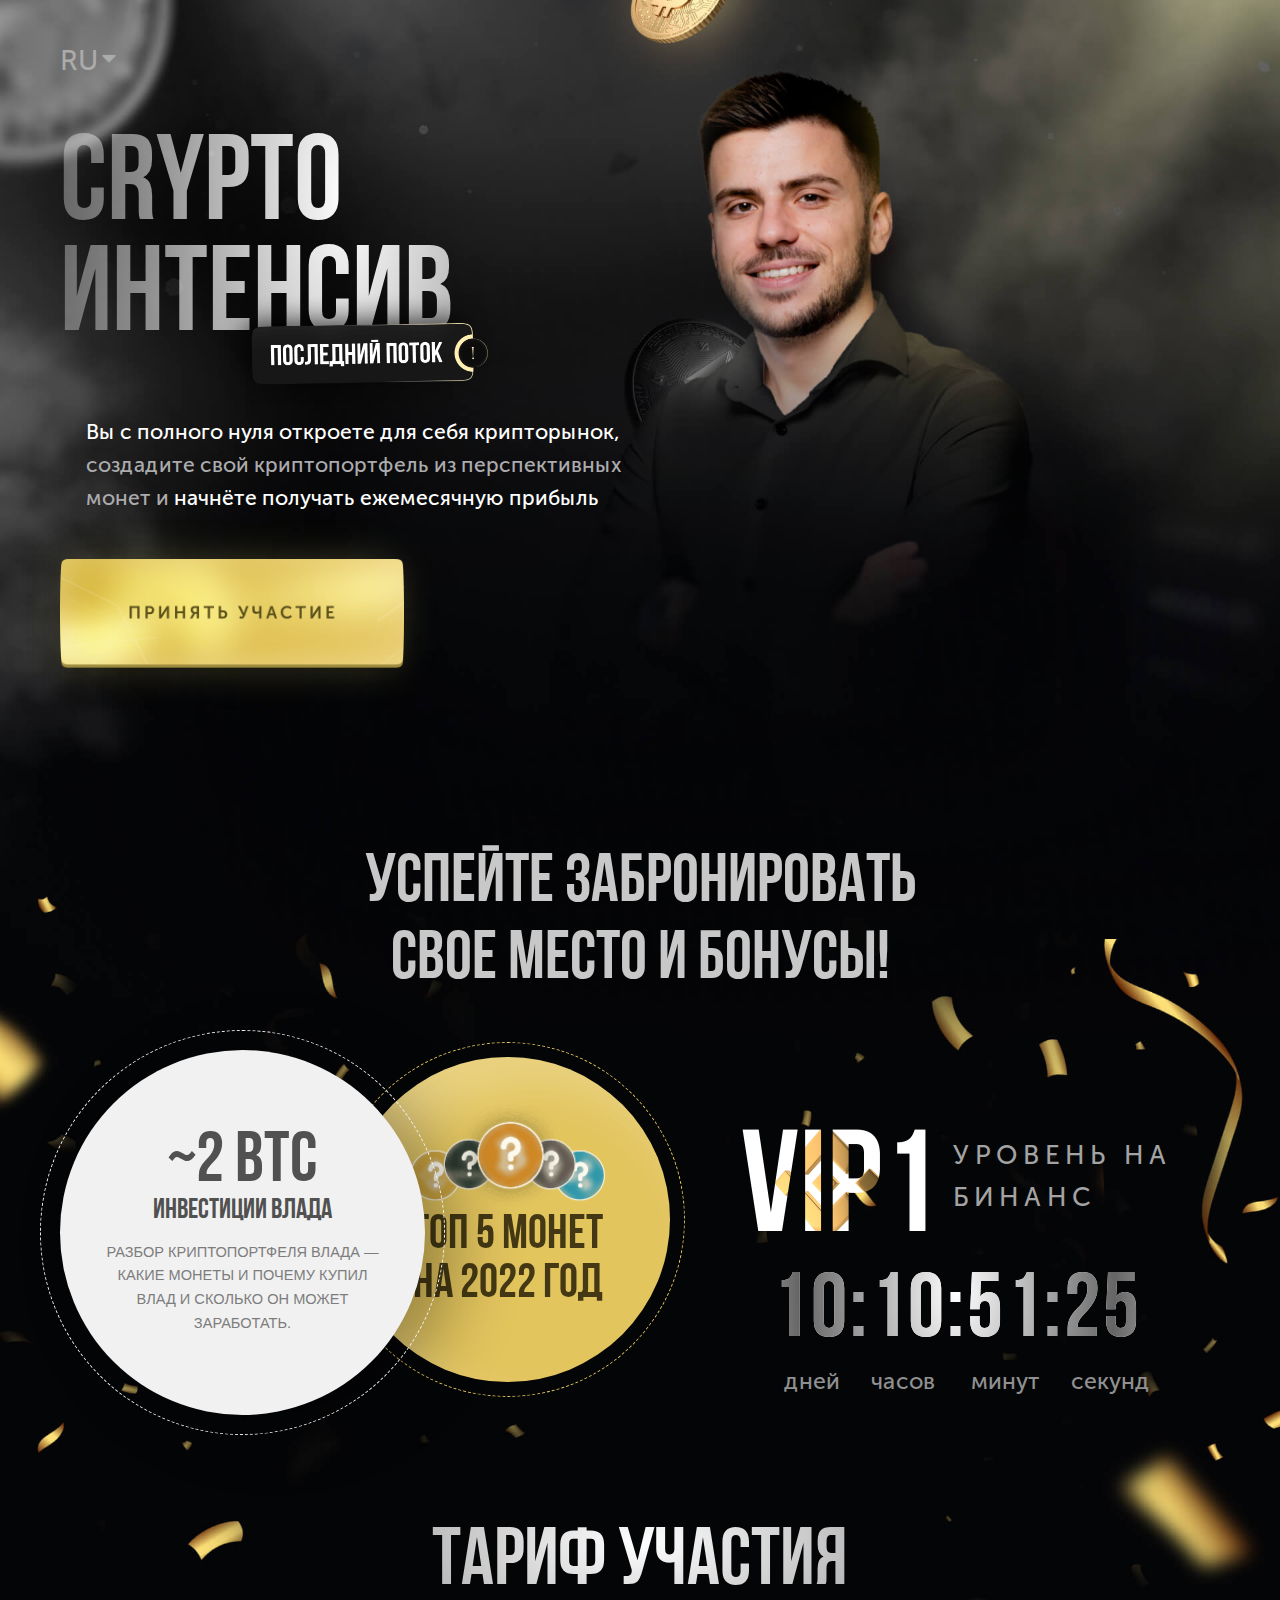
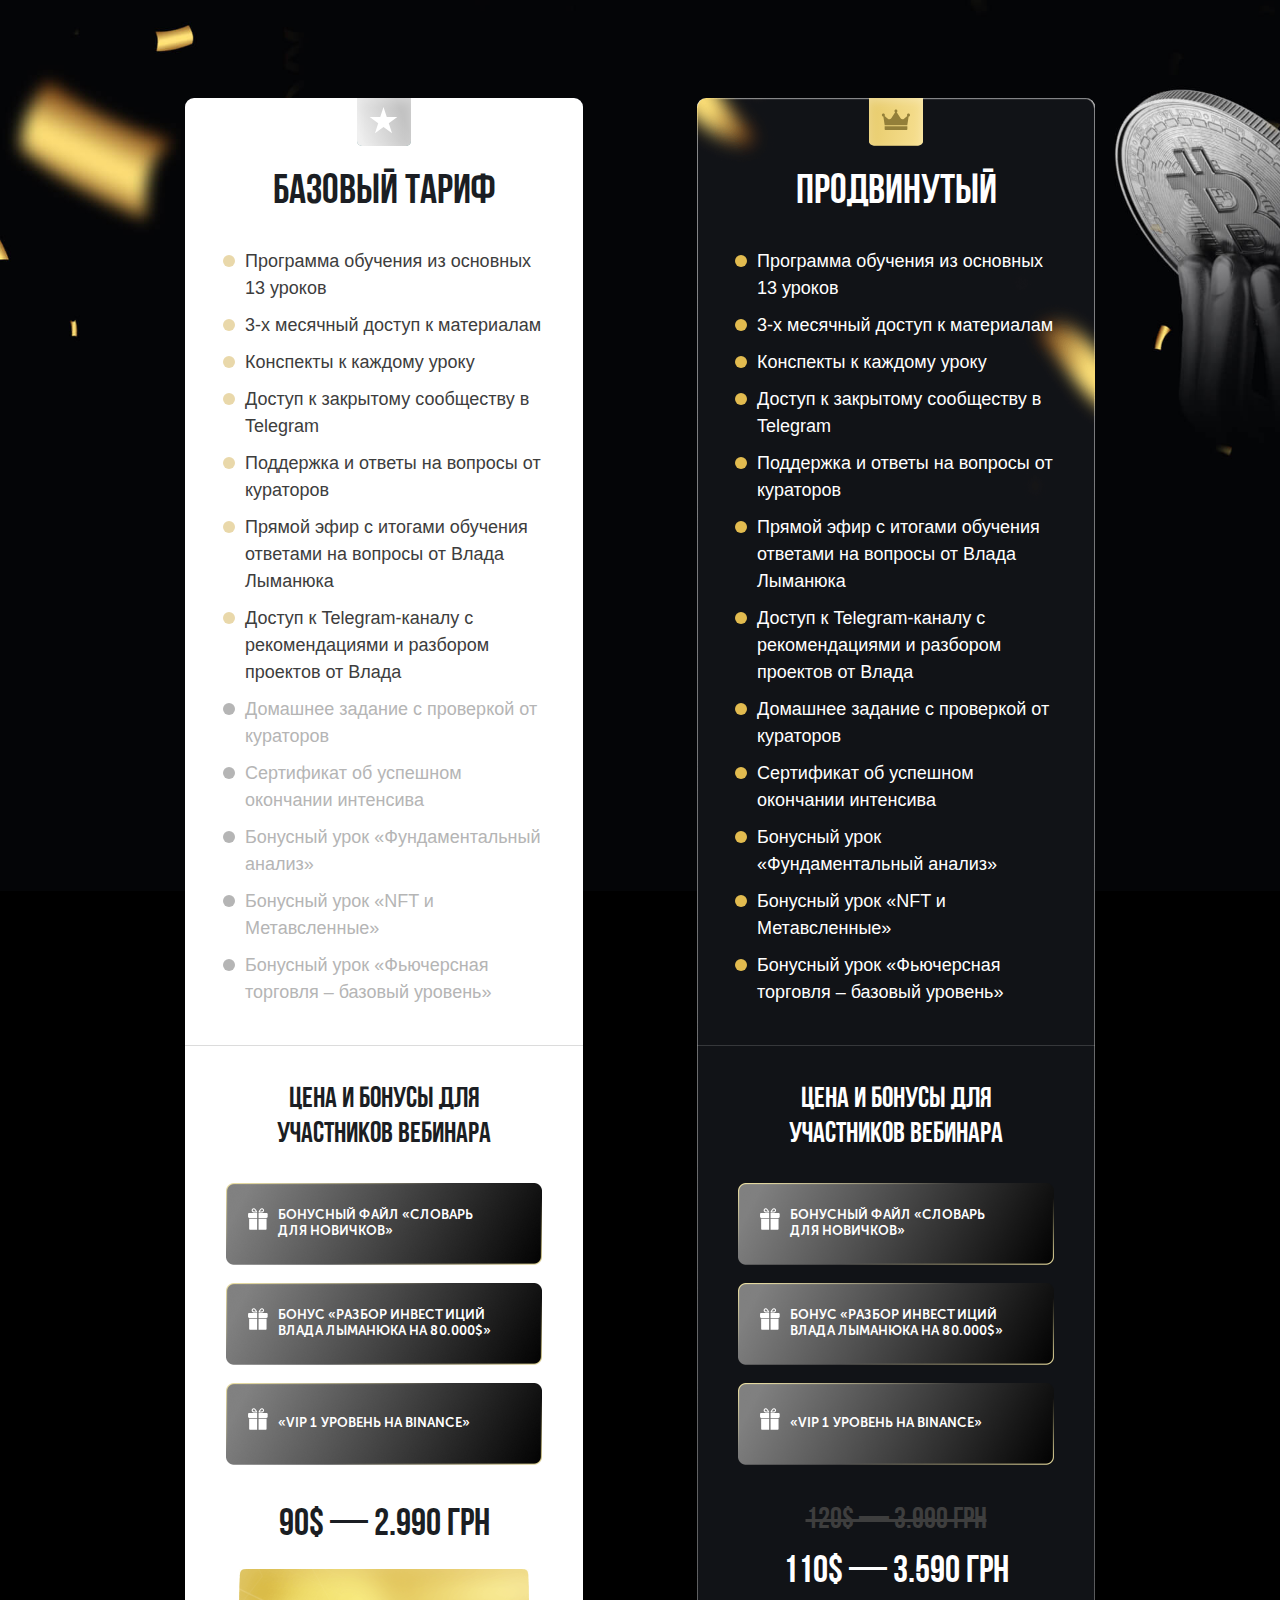
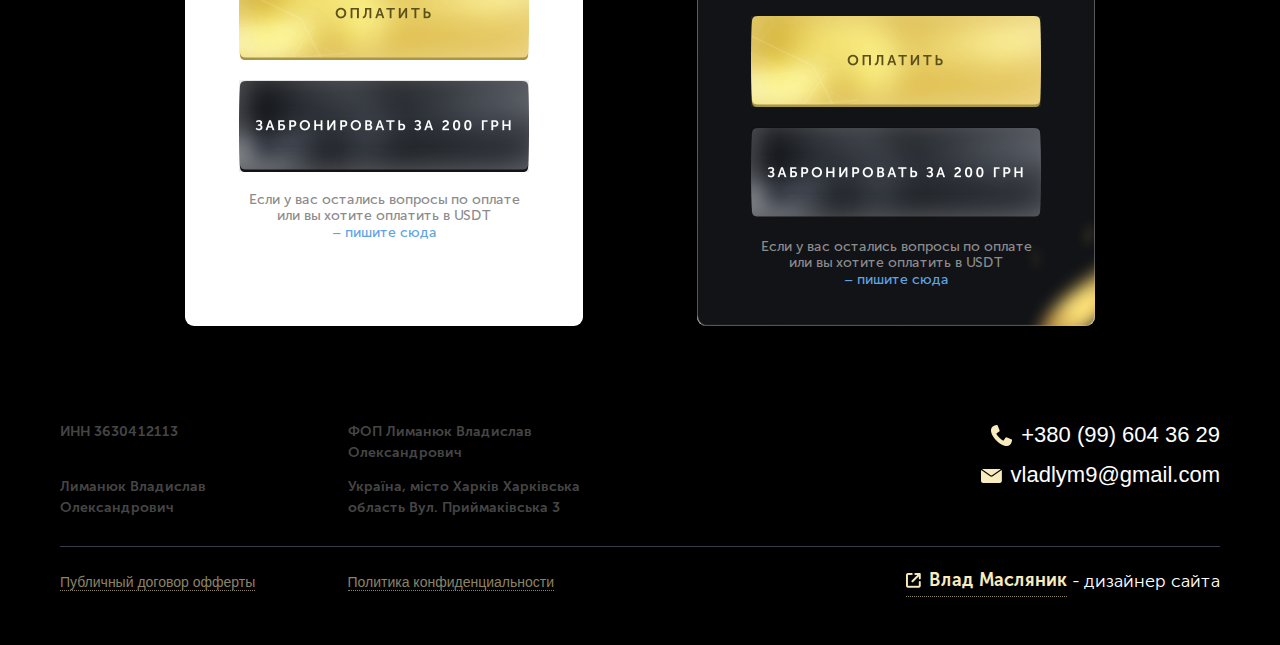
==== index.html @ 7089dfff "new branch" ====
<!DOCTYPE html>
<html lang="ru"> 
<head>
	<meta charset="UTF-8">
	<title>Crypto интенсив</title>
	<meta name="viewport" content="width=device-width, maximum-scale=1.0, minimum-scale=1.0">
	<link rel="icon" href="images/favicon.ico" type="image/x-icon">
	<!-- Open Graph -->
	<meta property="og:title" content="Crypto интенсив"/>
    <meta property="og:description" content="Новая возможность в текущих реалиях"/>
	<meta property="og:url" content="https://siteurl.ru"/>
	<meta property="og:image" content="images/logo.svg"/>
	<!-- End Open Graph -->
	<link rel="stylesheet" href="style/slick.css">
	<link rel="stylesheet" href="style/main.css">
</head>
<body class="load courses-page">
	<header class="header">
		<div class="section-frame header-frame">
			<div class="page-header__language-select">
				<select class="change-lang">
					<option value="ua">UA</option>
					<option value="ru" selected>RU</option>
				</select>
				<a href="javascript:;" class="btn--language">
					<svg width="14" height="9" viewBox="0 0 14 9" fill="none" xmlns="http://www.w3.org/2000/svg"><path d="M7.53306 8.33251C7.23955 8.62906 6.76045 8.62906 6.46694 8.33251L0.470259 2.27368C0.00153699 1.8001 0.336999 0.996094 1.00331 0.996094L12.9967 0.996095C13.663 0.996095 13.9985 1.80011 13.5297 2.27368L7.53306 8.33251Z" fill="#ABABAB"/></svg>
				</a>
			</div>
<!-- 			<div class="burger">
				<span></span>
				<span></span>
				<span></span>
			</div> -->
		</div>
<!-- 		<div class="menu">
			<div class="menu-wrap">
				<div class="menu-top-content">
					<div class="menu-header">
						<a href="#" class="logo">
							<img src="images/logo.png" alt="">
						</a>
						<img src="images/icon/close.png" class="header-close" alt="">
					</div>
					<nav class="menu-link">
						<ul>
							<li><a href="/uawebinar">UA</a></li>
						</ul>
					</nav>
				</div>
				<div class="menu-bottom-content">
					<h3 class="menu-title">конктакты</h3>
					<div class="menu-contact">
						<div class="menu-contact__item">
							<img src="images/icon/phone-footer.png" alt="">
							<a href="tel:+380996043629">+380 (99) 604 36 29</a>
						</div>
						<div class="menu-contact__item">
							<img src="images/icon/footer-mail.png" alt="">
							<a href="maito:vladlym9@gmail.com">vladlym9@gmail.com</a>
						</div>
					</div>
				</div>
			</div>
		</div> -->
	</header>
	<main>
  	<div class="crypto">
			<div class="section-frame">
				<div class="crypto-title">
					<h1 class="lang-header-title">Crypto <br> интенсив</h1>
					<div class="crypto-title__descripter table-hide lang-crypto-descripter"><img src="images/descripter.png" alt=""></div>
				</div>
				<p class="crypto-info"><span class="lang-header-text-1">Вы с полного нуля откроете для себя крипторынок,</span> <span class="lang-header-text-2">создадите свой криптопортфель из перспективных монет и</span> <span class="lang-header-text-3">начнёте получать ежемесячную прибыль</span></p>
<!-- 				<img src="images/person-mob.png" class="person-mob" alt=""> -->
				<!--<a href="#" class="crypto-btn button js-popup" data-popup="application">-->
		    <div class="crypto-btn button">
					<div class="crypto-btn__wrapper lang-header-button" data-toggle="anchor" data-target="#tarrifs-block"><img src="images/button/participation-page.png" class="button-pc" alt=""></div>
					<div class="crypto-btn__wrapper lang-header-button-mobile" data-toggle="anchor" data-target="#tarrifs-block"><img src="images/button/participation-mob.png" class="button-mob" alt=""></div>
				</div>
			</div>
		</div>
		<div class="booking">
			<div class="section-frame">
				<h2 class="booking-title lang-booking-title">Успейте забронировать <br> свое место и бонусы!</h2>
				<div class="booking-content">
					<div class="booking-circles">
						<div class="white-circle">
							<h3 class="white-circle__title"><span>~2 BTC</span> <span class="lang-white-title">Инвестиции Влада</span></h3>
							<p class="white-circle__info lang-white-text">Разбор криптопортфеля Влада — какие монеты и почему купил Влад и сколько он может заработать.</p>
						</div>
						<div class="yellow-circle">
							<img src="images/booking-icon.png" class="yellow-circle__icon" alt="">
							<h3>Топ 5 монет <br> <span class="lang-top-title-2">на 2022 год</span></h3>
						</div>
					</div>
					<div class="booking-wrapper">
						<div class="booking-vip__title">
							<div class="booking-vip__picture"><img src="images/vip.png" alt=""></div>
							<span class="lang-booking-level">Уровень на бинанс</span>
						</div>
						<div class="booking-timer">
							<div class="booking-time">
								<p class="vocabulary-timer js-timer" data-timer="June 30, 2022 15:00:00">10:10:51:25</p>
								<ul class="vocabulary-timer-title">
									<li class="lang-timer-days">дней</li>
									<li class="lang-timer-hours">часов</li>
									<li class="lang-timer-minutes">минут</li>
									<li>секунд</li>
								</ul>
							</div>
						</div>
					</div>
				</div>
			</div>
		</div>

		<div class="tariffs-block" id="tarrifs-block">
			<div class="section-frame">
				<div class="tariffs-block__wrapper">
					<div class="tariffs-block__title lang-tarrif-title">Тариф участия</div>

					<div class="tariffs-block__inner-wrapper">

						<div class="tariffs-block__card-block basic">
							<div class="tariffs-block__card-title lang-tarrif-basic-title">Базовый тариф</div>
							<div class="tariffs-block__card-list">
								<ul>
									<li class="lang-tarrif-basic-option-1">Программа обучения из основных 13 уроков</li>
									<li class="lang-tarrif-basic-option-2">3-х месячный доступ к материалам</li>
									<li class="lang-tarrif-basic-option-3">Конспекты к каждому уроку</li>
									<li class="lang-tarrif-basic-option-4">Доступ к закрытому сообществу <br> в Telegram</li>
									<li class="lang-tarrif-basic-option-5">Поддержка и ответы на вопросы от кураторов</li>
									<li class="lang-tarrif-basic-option-6">Прямой эфир с итогами обучения ответами на вопросы от Влада Лыманюка</li>
									<li class="lang-tarrif-basic-option-7">Доступ к Telegram-каналу с рекомендациями и разбором проектов от Влада</li>
									<li class="disabled"><span class="lang-tarrif-basic-option-8">Домашнее задание с проверкой от кураторов</span></li>
									<li class="disabled"><span class="lang-tarrif-basic-option-9">Сертификат об успешном окончании интенсива</span></li>
									<li class="disabled"><span class="lang-tarrif-basic-option-10">Бонусный урок «Фундаментальный анализ»</span></li>
									<li class="disabled"><span class="lang-tarrif-basic-option-11">Бонусный урок «NFT и Метавсленные»</span></li>
									<li class="disabled"><span class="lang-tarrif-basic-option-12">Бонусный урок «Фьючерсная торговля – базовый уровень»</span></li>
								</ul>
							</div>
							<div class="tarrifs-block__bonus-title lang-basic-bonus-title">Цена и бонусы для участников вебинара</div>
							<div class="tarrifs-block__card-bonus-wrapper">
								<div class="tarrifs-block__card-bonus-block">
									<div class="tarrifs-block__card-bonus-icon"><svg width="20" height="22" fill="none" xmlns="http://www.w3.org/2000/svg"><path d="M.047 6.193v2.571c0 .655.53 1.186 1.185 1.186h7.899V5.007H1.231c-.655 0-1.186.53-1.186 1.185Z" fill="url(#a)"/><path d="M18.47 5.007h-7.898V9.95h7.899c.654 0 1.185-.53 1.185-1.186V6.193c0-.655-.53-1.186-1.186-1.186Z" fill="url(#b)"/><path d="M1.148 21.071c0 .424.344.768.769.768H9.13V10.825H1.148v10.246Z" fill="url(#c)"/><path d="M10.572 21.84h7.214a.768.768 0 0 0 .768-.769V10.825h-7.982V21.84Z" fill="url(#d)"/><path d="M4.797 4.172c.249.14.754.323 2.268.323.835 0 1.573-.057 1.604-.06a.5.5 0 0 0 .406-.728c-.229-.444-1.413-2.682-2.26-3.154a2.074 2.074 0 0 0-2.819.8 2.075 2.075 0 0 0 .801 2.82Zm.074-2.33a1.072 1.072 0 0 1 1.456-.414c.31.173.941 1.097 1.484 2.05a20.34 20.34 0 0 1-.746.015c-1.326 0-1.698-.15-1.78-.196-.515-.287-.701-.94-.414-1.456Z" fill="url(#e)"/><path d="M11.034 4.436c.031.002.77.06 1.604.06 1.514 0 2.02-.185 2.268-.323a2.075 2.075 0 0 0 .8-2.82 2.075 2.075 0 0 0-2.818-.8c-.847.472-2.031 2.71-2.26 3.154a.5.5 0 0 0 .406.729Zm2.342-3.008a1.07 1.07 0 1 1 1.042 1.87c-.082.045-.455.195-1.78.195-.265 0-.522-.006-.747-.014.544-.954 1.174-1.878 1.485-2.051Z" fill="url(#f)"/><defs><radialGradient id="a" cx="0" cy="0" r="1" gradientUnits="userSpaceOnUse" gradientTransform="matrix(8.48822 4.28029 -11.88865 23.5763 3.15 6.078)"><stop stop-color="#fff"/><stop offset=".55" stop-color="#fff"/><stop offset="1" stop-color="#fff"/></radialGradient><radialGradient id="b" cx="0" cy="0" r="1" gradientUnits="userSpaceOnUse" gradientTransform="rotate(26.76 -5.938 31.784) scale(9.50622 26.4041)"><stop stop-color="#fff"/><stop offset=".55" stop-color="#fff"/><stop offset="1" stop-color="#fff"/></radialGradient><radialGradient id="c" cx="0" cy="0" r="1" gradientUnits="userSpaceOnUse" gradientTransform="rotate(51.974 -11.614 10.58) scale(12.1073 40.5898)"><stop stop-color="#fff"/><stop offset=".55" stop-color="#fff"/><stop offset="1" stop-color="#fff"/></radialGradient><radialGradient id="d" cx="0" cy="0" r="1" gradientUnits="userSpaceOnUse" gradientTransform="matrix(7.45832 9.53743 -31.97427 25.00405 13.299 13.212)"><stop stop-color="#fff"/><stop offset=".55" stop-color="#fff"/><stop offset="1" stop-color="#fff"/></radialGradient><radialGradient id="e" cx="0" cy="0" r="1" gradientUnits="userSpaceOnUse" gradientTransform="matrix(5.04237 3.64129 -11.94005 16.5343 5.577 1.201)"><stop stop-color="#fff"/><stop offset=".55" stop-color="#fff"/><stop offset="1" stop-color="#fff"/></radialGradient><radialGradient id="f" cx="0" cy="0" r="1" gradientUnits="userSpaceOnUse" gradientTransform="rotate(35.836 4.35 19.8) scale(6.21975 20.3954)"><stop stop-color="#fff"/><stop offset=".55" stop-color="#fff"/><stop offset="1" stop-color="#fff"/></radialGradient></defs></svg></div>
									<div class="tarrifs-block__card-bonus-title lang-bonus-card-title-1">Бонусный файл «Словарь <br> для новичков»</div>
								</div>
								<div class="tarrifs-block__card-bonus-block">
									<div class="tarrifs-block__card-bonus-icon"><svg width="20" height="22" fill="none" xmlns="http://www.w3.org/2000/svg"><path d="M.047 6.193v2.571c0 .655.53 1.186 1.185 1.186h7.899V5.007H1.231c-.655 0-1.186.53-1.186 1.185Z" fill="url(#a)"/><path d="M18.47 5.007h-7.898V9.95h7.899c.654 0 1.185-.53 1.185-1.186V6.193c0-.655-.53-1.186-1.186-1.186Z" fill="url(#b)"/><path d="M1.148 21.071c0 .424.344.768.769.768H9.13V10.825H1.148v10.246Z" fill="url(#c)"/><path d="M10.572 21.84h7.214a.768.768 0 0 0 .768-.769V10.825h-7.982V21.84Z" fill="url(#d)"/><path d="M4.797 4.172c.249.14.754.323 2.268.323.835 0 1.573-.057 1.604-.06a.5.5 0 0 0 .406-.728c-.229-.444-1.413-2.682-2.26-3.154a2.074 2.074 0 0 0-2.819.8 2.075 2.075 0 0 0 .801 2.82Zm.074-2.33a1.072 1.072 0 0 1 1.456-.414c.31.173.941 1.097 1.484 2.05a20.34 20.34 0 0 1-.746.015c-1.326 0-1.698-.15-1.78-.196-.515-.287-.701-.94-.414-1.456Z" fill="url(#e)"/><path d="M11.034 4.436c.031.002.77.06 1.604.06 1.514 0 2.02-.185 2.268-.323a2.075 2.075 0 0 0 .8-2.82 2.075 2.075 0 0 0-2.818-.8c-.847.472-2.031 2.71-2.26 3.154a.5.5 0 0 0 .406.729Zm2.342-3.008a1.07 1.07 0 1 1 1.042 1.87c-.082.045-.455.195-1.78.195-.265 0-.522-.006-.747-.014.544-.954 1.174-1.878 1.485-2.051Z" fill="url(#f)"/><defs><radialGradient id="a" cx="0" cy="0" r="1" gradientUnits="userSpaceOnUse" gradientTransform="matrix(8.48822 4.28029 -11.88865 23.5763 3.15 6.078)"><stop stop-color="#fff"/><stop offset=".55" stop-color="#fff"/><stop offset="1" stop-color="#fff"/></radialGradient><radialGradient id="b" cx="0" cy="0" r="1" gradientUnits="userSpaceOnUse" gradientTransform="rotate(26.76 -5.938 31.784) scale(9.50622 26.4041)"><stop stop-color="#fff"/><stop offset=".55" stop-color="#fff"/><stop offset="1" stop-color="#fff"/></radialGradient><radialGradient id="c" cx="0" cy="0" r="1" gradientUnits="userSpaceOnUse" gradientTransform="rotate(51.974 -11.614 10.58) scale(12.1073 40.5898)"><stop stop-color="#fff"/><stop offset=".55" stop-color="#fff"/><stop offset="1" stop-color="#fff"/></radialGradient><radialGradient id="d" cx="0" cy="0" r="1" gradientUnits="userSpaceOnUse" gradientTransform="matrix(7.45832 9.53743 -31.97427 25.00405 13.299 13.212)"><stop stop-color="#fff"/><stop offset=".55" stop-color="#fff"/><stop offset="1" stop-color="#fff"/></radialGradient><radialGradient id="e" cx="0" cy="0" r="1" gradientUnits="userSpaceOnUse" gradientTransform="matrix(5.04237 3.64129 -11.94005 16.5343 5.577 1.201)"><stop stop-color="#fff"/><stop offset=".55" stop-color="#fff"/><stop offset="1" stop-color="#fff"/></radialGradient><radialGradient id="f" cx="0" cy="0" r="1" gradientUnits="userSpaceOnUse" gradientTransform="rotate(35.836 4.35 19.8) scale(6.21975 20.3954)"><stop stop-color="#fff"/><stop offset=".55" stop-color="#fff"/><stop offset="1" stop-color="#fff"/></radialGradient></defs></svg></div>
									<div class="tarrifs-block__card-bonus-title lang-bonus-card-title-2">Бонус «Разбор инвестиций Влада Лыманюка на 80.000$»</div>
								</div>
								<div class="tarrifs-block__card-bonus-block">
									<div class="tarrifs-block__card-bonus-icon"><svg width="20" height="22" fill="none" xmlns="http://www.w3.org/2000/svg"><path d="M.047 6.193v2.571c0 .655.53 1.186 1.185 1.186h7.899V5.007H1.231c-.655 0-1.186.53-1.186 1.185Z" fill="url(#a)"/><path d="M18.47 5.007h-7.898V9.95h7.899c.654 0 1.185-.53 1.185-1.186V6.193c0-.655-.53-1.186-1.186-1.186Z" fill="url(#b)"/><path d="M1.148 21.071c0 .424.344.768.769.768H9.13V10.825H1.148v10.246Z" fill="url(#c)"/><path d="M10.572 21.84h7.214a.768.768 0 0 0 .768-.769V10.825h-7.982V21.84Z" fill="url(#d)"/><path d="M4.797 4.172c.249.14.754.323 2.268.323.835 0 1.573-.057 1.604-.06a.5.5 0 0 0 .406-.728c-.229-.444-1.413-2.682-2.26-3.154a2.074 2.074 0 0 0-2.819.8 2.075 2.075 0 0 0 .801 2.82Zm.074-2.33a1.072 1.072 0 0 1 1.456-.414c.31.173.941 1.097 1.484 2.05a20.34 20.34 0 0 1-.746.015c-1.326 0-1.698-.15-1.78-.196-.515-.287-.701-.94-.414-1.456Z" fill="url(#e)"/><path d="M11.034 4.436c.031.002.77.06 1.604.06 1.514 0 2.02-.185 2.268-.323a2.075 2.075 0 0 0 .8-2.82 2.075 2.075 0 0 0-2.818-.8c-.847.472-2.031 2.71-2.26 3.154a.5.5 0 0 0 .406.729Zm2.342-3.008a1.07 1.07 0 1 1 1.042 1.87c-.082.045-.455.195-1.78.195-.265 0-.522-.006-.747-.014.544-.954 1.174-1.878 1.485-2.051Z" fill="url(#f)"/><defs><radialGradient id="a" cx="0" cy="0" r="1" gradientUnits="userSpaceOnUse" gradientTransform="matrix(8.48822 4.28029 -11.88865 23.5763 3.15 6.078)"><stop stop-color="#fff"/><stop offset=".55" stop-color="#fff"/><stop offset="1" stop-color="#fff"/></radialGradient><radialGradient id="b" cx="0" cy="0" r="1" gradientUnits="userSpaceOnUse" gradientTransform="rotate(26.76 -5.938 31.784) scale(9.50622 26.4041)"><stop stop-color="#fff"/><stop offset=".55" stop-color="#fff"/><stop offset="1" stop-color="#fff"/></radialGradient><radialGradient id="c" cx="0" cy="0" r="1" gradientUnits="userSpaceOnUse" gradientTransform="rotate(51.974 -11.614 10.58) scale(12.1073 40.5898)"><stop stop-color="#fff"/><stop offset=".55" stop-color="#fff"/><stop offset="1" stop-color="#fff"/></radialGradient><radialGradient id="d" cx="0" cy="0" r="1" gradientUnits="userSpaceOnUse" gradientTransform="matrix(7.45832 9.53743 -31.97427 25.00405 13.299 13.212)"><stop stop-color="#fff"/><stop offset=".55" stop-color="#fff"/><stop offset="1" stop-color="#fff"/></radialGradient><radialGradient id="e" cx="0" cy="0" r="1" gradientUnits="userSpaceOnUse" gradientTransform="matrix(5.04237 3.64129 -11.94005 16.5343 5.577 1.201)"><stop stop-color="#fff"/><stop offset=".55" stop-color="#fff"/><stop offset="1" stop-color="#fff"/></radialGradient><radialGradient id="f" cx="0" cy="0" r="1" gradientUnits="userSpaceOnUse" gradientTransform="rotate(35.836 4.35 19.8) scale(6.21975 20.3954)"><stop stop-color="#fff"/><stop offset=".55" stop-color="#fff"/><stop offset="1" stop-color="#fff"/></radialGradient></defs></svg></div>
									<div class="tarrifs-block__card-bonus-title lang-bonus-card-title-2">«VIP 1 уровень на Binance»</div>
								</div>
							</div>
							<div class="tarrifs-block__card-price">90$ — 2.990 грн</div>
							<div class="tarrifs-block__card-wrapper">
								<a href="javascript:;" class="btn btn--buy js-popup lang-tarrif-button-buy"><img src="images/button/participation.png" alt=""></a>
								<a href="javascript:;" class="btn btn--booking js-popup lang-basic-button-booking"><img src="images/btn-booking.png" alt=""></a>
							</div>
							<div class="tarrifs-block__card-descriptions"><span class="lang-tarrif-basic-description">Если у вас остались вопросы по оплате или вы хотите оплатить в USDT</span> <a href="#" class="lang-tarrif-basic-contact">– пишите сюда</a></div>
						</div>

						<div class="tariffs-block__card-block pro">
							<div class="tariffs-block__card-title lang-tarrif-pro-title">Продвинутый</div>
							<div class="tariffs-block__card-list">
								<ul>
									<li class="lang-tarrif-pro-option-1">Программа обучения из основных 13 уроков</li>
									<li class="lang-tarrif-pro-option-2">3-х месячный доступ к материалам</li>
									<li class="lang-tarrif-pro-option-3">Конспекты к каждому уроку</li>
									<li class="lang-tarrif-pro-option-4">Доступ к закрытому сообществу в Telegram</li>
									<li class="lang-tarrif-pro-option-5">Поддержка и ответы на вопросы от кураторов</li>
									<li class="lang-tarrif-pro-option-6">Прямой эфир с итогами обучения ответами на вопросы от Влада Лыманюка</li>
									<li class="lang-tarrif-pro-option-7">Доступ к Telegram-каналу с рекомендациями и разбором проектов от Влада</li>
									<li class="lang-tarrif-pro-option-8">Домашнее задание с проверкой от кураторов</li>
									<li class="lang-tarrif-pro-option-9">Сертификат об успешном окончании интенсива</li>
									<li class="lang-tarrif-pro-option-10">Бонусный урок <br> «Фундаментальный анализ»</li>
									<li class="lang-tarrif-pro-option-11">Бонусный урок «NFT и Метавсленные»</li>
									<li class="lang-tarrif-pro-option-12">Бонусный урок «Фьючерсная торговля – базовый уровень»</li>
								</ul>
							</div>
							<div class="tarrifs-block__bonus-title lang-basic-bonus-title-2 pro">Цена и бонусы для участников вебинара</div>
							<div class="tarrifs-block__card-bonus-wrapper">
								<div class="tarrifs-block__card-bonus-block">
									<div class="tarrifs-block__card-bonus-icon"><svg width="20" height="22" fill="none" xmlns="http://www.w3.org/2000/svg"><path d="M.047 6.193v2.571c0 .655.53 1.186 1.185 1.186h7.899V5.007H1.231c-.655 0-1.186.53-1.186 1.185Z" fill="url(#a)"/><path d="M18.47 5.007h-7.898V9.95h7.899c.654 0 1.185-.53 1.185-1.186V6.193c0-.655-.53-1.186-1.186-1.186Z" fill="url(#b)"/><path d="M1.148 21.071c0 .424.344.768.769.768H9.13V10.825H1.148v10.246Z" fill="url(#c)"/><path d="M10.572 21.84h7.214a.768.768 0 0 0 .768-.769V10.825h-7.982V21.84Z" fill="url(#d)"/><path d="M4.797 4.172c.249.14.754.323 2.268.323.835 0 1.573-.057 1.604-.06a.5.5 0 0 0 .406-.728c-.229-.444-1.413-2.682-2.26-3.154a2.074 2.074 0 0 0-2.819.8 2.075 2.075 0 0 0 .801 2.82Zm.074-2.33a1.072 1.072 0 0 1 1.456-.414c.31.173.941 1.097 1.484 2.05a20.34 20.34 0 0 1-.746.015c-1.326 0-1.698-.15-1.78-.196-.515-.287-.701-.94-.414-1.456Z" fill="url(#e)"/><path d="M11.034 4.436c.031.002.77.06 1.604.06 1.514 0 2.02-.185 2.268-.323a2.075 2.075 0 0 0 .8-2.82 2.075 2.075 0 0 0-2.818-.8c-.847.472-2.031 2.71-2.26 3.154a.5.5 0 0 0 .406.729Zm2.342-3.008a1.07 1.07 0 1 1 1.042 1.87c-.082.045-.455.195-1.78.195-.265 0-.522-.006-.747-.014.544-.954 1.174-1.878 1.485-2.051Z" fill="url(#f)"/><defs><radialGradient id="a" cx="0" cy="0" r="1" gradientUnits="userSpaceOnUse" gradientTransform="matrix(8.48822 4.28029 -11.88865 23.5763 3.15 6.078)"><stop stop-color="#fff"/><stop offset=".55" stop-color="#fff"/><stop offset="1" stop-color="#fff"/></radialGradient><radialGradient id="b" cx="0" cy="0" r="1" gradientUnits="userSpaceOnUse" gradientTransform="rotate(26.76 -5.938 31.784) scale(9.50622 26.4041)"><stop stop-color="#fff"/><stop offset=".55" stop-color="#fff"/><stop offset="1" stop-color="#fff"/></radialGradient><radialGradient id="c" cx="0" cy="0" r="1" gradientUnits="userSpaceOnUse" gradientTransform="rotate(51.974 -11.614 10.58) scale(12.1073 40.5898)"><stop stop-color="#fff"/><stop offset=".55" stop-color="#fff"/><stop offset="1" stop-color="#fff"/></radialGradient><radialGradient id="d" cx="0" cy="0" r="1" gradientUnits="userSpaceOnUse" gradientTransform="matrix(7.45832 9.53743 -31.97427 25.00405 13.299 13.212)"><stop stop-color="#fff"/><stop offset=".55" stop-color="#fff"/><stop offset="1" stop-color="#fff"/></radialGradient><radialGradient id="e" cx="0" cy="0" r="1" gradientUnits="userSpaceOnUse" gradientTransform="matrix(5.04237 3.64129 -11.94005 16.5343 5.577 1.201)"><stop stop-color="#fff"/><stop offset=".55" stop-color="#fff"/><stop offset="1" stop-color="#fff"/></radialGradient><radialGradient id="f" cx="0" cy="0" r="1" gradientUnits="userSpaceOnUse" gradientTransform="rotate(35.836 4.35 19.8) scale(6.21975 20.3954)"><stop stop-color="#fff"/><stop offset=".55" stop-color="#fff"/><stop offset="1" stop-color="#fff"/></radialGradient></defs></svg></div>
									<div class="tarrifs-block__card-bonus-title lang-bonus-card-title-3">Бонусный файл «Словарь <br> для новичков»</div>
								</div>
								<div class="tarrifs-block__card-bonus-block">
									<div class="tarrifs-block__card-bonus-icon"><svg width="20" height="22" fill="none" xmlns="http://www.w3.org/2000/svg"><path d="M.047 6.193v2.571c0 .655.53 1.186 1.185 1.186h7.899V5.007H1.231c-.655 0-1.186.53-1.186 1.185Z" fill="url(#a)"/><path d="M18.47 5.007h-7.898V9.95h7.899c.654 0 1.185-.53 1.185-1.186V6.193c0-.655-.53-1.186-1.186-1.186Z" fill="url(#b)"/><path d="M1.148 21.071c0 .424.344.768.769.768H9.13V10.825H1.148v10.246Z" fill="url(#c)"/><path d="M10.572 21.84h7.214a.768.768 0 0 0 .768-.769V10.825h-7.982V21.84Z" fill="url(#d)"/><path d="M4.797 4.172c.249.14.754.323 2.268.323.835 0 1.573-.057 1.604-.06a.5.5 0 0 0 .406-.728c-.229-.444-1.413-2.682-2.26-3.154a2.074 2.074 0 0 0-2.819.8 2.075 2.075 0 0 0 .801 2.82Zm.074-2.33a1.072 1.072 0 0 1 1.456-.414c.31.173.941 1.097 1.484 2.05a20.34 20.34 0 0 1-.746.015c-1.326 0-1.698-.15-1.78-.196-.515-.287-.701-.94-.414-1.456Z" fill="url(#e)"/><path d="M11.034 4.436c.031.002.77.06 1.604.06 1.514 0 2.02-.185 2.268-.323a2.075 2.075 0 0 0 .8-2.82 2.075 2.075 0 0 0-2.818-.8c-.847.472-2.031 2.71-2.26 3.154a.5.5 0 0 0 .406.729Zm2.342-3.008a1.07 1.07 0 1 1 1.042 1.87c-.082.045-.455.195-1.78.195-.265 0-.522-.006-.747-.014.544-.954 1.174-1.878 1.485-2.051Z" fill="url(#f)"/><defs><radialGradient id="a" cx="0" cy="0" r="1" gradientUnits="userSpaceOnUse" gradientTransform="matrix(8.48822 4.28029 -11.88865 23.5763 3.15 6.078)"><stop stop-color="#fff"/><stop offset=".55" stop-color="#fff"/><stop offset="1" stop-color="#fff"/></radialGradient><radialGradient id="b" cx="0" cy="0" r="1" gradientUnits="userSpaceOnUse" gradientTransform="rotate(26.76 -5.938 31.784) scale(9.50622 26.4041)"><stop stop-color="#fff"/><stop offset=".55" stop-color="#fff"/><stop offset="1" stop-color="#fff"/></radialGradient><radialGradient id="c" cx="0" cy="0" r="1" gradientUnits="userSpaceOnUse" gradientTransform="rotate(51.974 -11.614 10.58) scale(12.1073 40.5898)"><stop stop-color="#fff"/><stop offset=".55" stop-color="#fff"/><stop offset="1" stop-color="#fff"/></radialGradient><radialGradient id="d" cx="0" cy="0" r="1" gradientUnits="userSpaceOnUse" gradientTransform="matrix(7.45832 9.53743 -31.97427 25.00405 13.299 13.212)"><stop stop-color="#fff"/><stop offset=".55" stop-color="#fff"/><stop offset="1" stop-color="#fff"/></radialGradient><radialGradient id="e" cx="0" cy="0" r="1" gradientUnits="userSpaceOnUse" gradientTransform="matrix(5.04237 3.64129 -11.94005 16.5343 5.577 1.201)"><stop stop-color="#fff"/><stop offset=".55" stop-color="#fff"/><stop offset="1" stop-color="#fff"/></radialGradient><radialGradient id="f" cx="0" cy="0" r="1" gradientUnits="userSpaceOnUse" gradientTransform="rotate(35.836 4.35 19.8) scale(6.21975 20.3954)"><stop stop-color="#fff"/><stop offset=".55" stop-color="#fff"/><stop offset="1" stop-color="#fff"/></radialGradient></defs></svg></div>
									<div class="tarrifs-block__card-bonus-title lang-bonus-card-title-4">Бонус «Разбор инвестиций Влада Лыманюка на 80.000$»</div>
								</div>
								<div class="tarrifs-block__card-bonus-block">
									<div class="tarrifs-block__card-bonus-icon"><svg width="20" height="22" fill="none" xmlns="http://www.w3.org/2000/svg"><path d="M.047 6.193v2.571c0 .655.53 1.186 1.185 1.186h7.899V5.007H1.231c-.655 0-1.186.53-1.186 1.185Z" fill="url(#a)"/><path d="M18.47 5.007h-7.898V9.95h7.899c.654 0 1.185-.53 1.185-1.186V6.193c0-.655-.53-1.186-1.186-1.186Z" fill="url(#b)"/><path d="M1.148 21.071c0 .424.344.768.769.768H9.13V10.825H1.148v10.246Z" fill="url(#c)"/><path d="M10.572 21.84h7.214a.768.768 0 0 0 .768-.769V10.825h-7.982V21.84Z" fill="url(#d)"/><path d="M4.797 4.172c.249.14.754.323 2.268.323.835 0 1.573-.057 1.604-.06a.5.5 0 0 0 .406-.728c-.229-.444-1.413-2.682-2.26-3.154a2.074 2.074 0 0 0-2.819.8 2.075 2.075 0 0 0 .801 2.82Zm.074-2.33a1.072 1.072 0 0 1 1.456-.414c.31.173.941 1.097 1.484 2.05a20.34 20.34 0 0 1-.746.015c-1.326 0-1.698-.15-1.78-.196-.515-.287-.701-.94-.414-1.456Z" fill="url(#e)"/><path d="M11.034 4.436c.031.002.77.06 1.604.06 1.514 0 2.02-.185 2.268-.323a2.075 2.075 0 0 0 .8-2.82 2.075 2.075 0 0 0-2.818-.8c-.847.472-2.031 2.71-2.26 3.154a.5.5 0 0 0 .406.729Zm2.342-3.008a1.07 1.07 0 1 1 1.042 1.87c-.082.045-.455.195-1.78.195-.265 0-.522-.006-.747-.014.544-.954 1.174-1.878 1.485-2.051Z" fill="url(#f)"/><defs><radialGradient id="a" cx="0" cy="0" r="1" gradientUnits="userSpaceOnUse" gradientTransform="matrix(8.48822 4.28029 -11.88865 23.5763 3.15 6.078)"><stop stop-color="#fff"/><stop offset=".55" stop-color="#fff"/><stop offset="1" stop-color="#fff"/></radialGradient><radialGradient id="b" cx="0" cy="0" r="1" gradientUnits="userSpaceOnUse" gradientTransform="rotate(26.76 -5.938 31.784) scale(9.50622 26.4041)"><stop stop-color="#fff"/><stop offset=".55" stop-color="#fff"/><stop offset="1" stop-color="#fff"/></radialGradient><radialGradient id="c" cx="0" cy="0" r="1" gradientUnits="userSpaceOnUse" gradientTransform="rotate(51.974 -11.614 10.58) scale(12.1073 40.5898)"><stop stop-color="#fff"/><stop offset=".55" stop-color="#fff"/><stop offset="1" stop-color="#fff"/></radialGradient><radialGradient id="d" cx="0" cy="0" r="1" gradientUnits="userSpaceOnUse" gradientTransform="matrix(7.45832 9.53743 -31.97427 25.00405 13.299 13.212)"><stop stop-color="#fff"/><stop offset=".55" stop-color="#fff"/><stop offset="1" stop-color="#fff"/></radialGradient><radialGradient id="e" cx="0" cy="0" r="1" gradientUnits="userSpaceOnUse" gradientTransform="matrix(5.04237 3.64129 -11.94005 16.5343 5.577 1.201)"><stop stop-color="#fff"/><stop offset=".55" stop-color="#fff"/><stop offset="1" stop-color="#fff"/></radialGradient><radialGradient id="f" cx="0" cy="0" r="1" gradientUnits="userSpaceOnUse" gradientTransform="rotate(35.836 4.35 19.8) scale(6.21975 20.3954)"><stop stop-color="#fff"/><stop offset=".55" stop-color="#fff"/><stop offset="1" stop-color="#fff"/></radialGradient></defs></svg></div>
									<div class="tarrifs-block__card-bonus-title lang-bonus-card-title-2">«VIP 1 уровень на Binance»</div>
								</div>
							</div>
							<div class="tarrifs-block__card-old-price">120$ — 3.990 грн</div>
							<div class="tarrifs-block__card-price">110$ — 3.590 грн</div>
							<div class="tarrifs-block__card-wrapper">
								<a href="javascript:;" class="btn btn--buy js-popup lang-tarrif-pro-button-buy"><img src="images/button/participation.png" alt=""></a>
								<a href="javascript:;" class="btn btn--booking js-popup lang-pro-button-booking"><img src="images/btn-booking.png" alt=""></a>
							</div>
							<div class="tarrifs-block__card-descriptions"><span class="lang-tarrif-pro-description">Если у вас остались вопросы по оплате или вы хотите оплатить в USDT</span> <a href="#" class="lang-tarrif-pro-contact">– пишите сюда</a></div>
						</div>

					</div>
				</div>
			</div>
		</div>

  	<div class="popup-frame target-frame">
      <form action="#" method="post" class="popup popup-application target-box submit-form" data-popup="application">
        <img src="images/icon/close.png" class="popup-close" alt="">
        <h2 class="popup-title lang-popup-title">Заполните данные чтобы перейти к оплате</h2>
        <div class="popup-group">
          <div class="popup-input">
            <div class="popup-input__icon">
              <img src="images/icon/user.svg" alt="">
            </div>
            <div class="lang-popup-input-name"><input type="text" name="name" placeholder="Ваше имя" required></div>
          </div>
          <div class="popup-input">
            <div class="popup-input__icon">
              <img src="images/icon/phone.svg" alt="">
            </div>
            <div class="lang-popup-input-phone"><input type="text" name="phone" placeholder="Ваш номер телефона" required></div>
          </div>
          <label class="popup-application-sub button">
            <div class="lang-popup-button"><img src="images/button/popup.png" alt=""></div>
            <input type="submit">
          </label>
          <div class="popup-check popup-check_active js-checkbox">
            <div class="popup-check__icon">
              <img src="images/check.svg" alt="">
              <input type="checkbox" checked name="check-1" required>
            </div>
            <span><span class="lang-popup-terms-title-1">Я принимаю условия</span> <a href="offer.html" target="_blank"><span class="lang-popup-terms-title-2">публичной оферты</span></a></span>
          </div>
          <div class="popup-check popup-check_active js-checkbox">
            <div class="popup-check__icon">
              <img src="images/check.svg" alt="">
              <input type="checkbox" checked name="check-2" required>
            </div>
            <span><span class="lang-popup-personal-title">Я даю согласие на обработку моих персональных данных в соответсвии с</span> <a href="politics.html" target="_blank"><span class="lang-popup-personal-title-2">политикой конфиденциальности</span></a></span>
          </div>
          <div class="popup-check popup-check_active js-checkbox">
            <div class="popup-check__icon">
              <img src="images/check.svg" alt="">
              <input type="checkbox" checked name="check-3" required>
            </div>
            <span><span class="lang-popup-agree-title-1">Я даю согласие на</span> <a href="offer.html" target="_blank"><span class="lang-popup-agree-title-2">получение рассылок с бесплатными, бонусными, акционными и рекламными материалами</span></a></span>
          </div>
        </div>
      </form>
    </div>
    </main>
	<footer class="footer">
		<div class="section-frame">	
			<div class="footer-content">
				<div class="footer-grid">
					<div class="footer-grid__item">
						<p class="footer-requisites">ИНН 3630412113</p>
					</div>
					<div class="footer-grid__item">
						<p class="footer-requisites">ФОП Лиманюк Владислав <br> Олександрович</p>
					</div>
					<div class="footer-grid__item">
						<p class="footer-requisites">Лиманюк Владислав <br> Олександрович</p>
					</div>
					<div class="footer-grid__item">
						<p class="footer-requisites">Україна, місто Харків Харківська область Вул. Приймаківська 3</p>
					</div>
					
				</div>
				<div class="footer-grid footer-grid_mob">
					<div class="footer-grid__item">
						<a href="offer.html" class="footer-grid__link" target="_blank">Публичный договор офферты</a>
					</div>
					<div class="footer-grid__item">
						<a href="politics.html" class="footer-grid__link" target="_blank">Политика конфиденциальности</a>
					</div>
				</div>
				<div class="footer-contact footer_pc">
					<a href="tel:+380996043629">
						<img src="images/icon/phone-footer.png" alt="">
						<span>+380 (99) 604 36 29</span>
					</a>
					<a href="mailto:vladlym9@gmail.com">
						<img src="images/icon/footer-mail.png" alt="">
						<span>vladlym9@gmail.com</span>
					</a>
				</div>
			</div>
			<div class="footer-link">
				<div class="footer-grid footer-grid__item_hide">
					<div class="footer-grid__item">
						<a href="offer.html" class="footer-grid__link" target="_blank">Публичный договор офферты</a>
					</div>
					<div class="footer-grid__item">
						<a href="politics.html" class="footer-grid__link" target="_blank">Политика конфиденциальности</a>
					</div>
				</div>
				<div class="footer-contact footer_mob">
					<a href="tel:+380996043629">
						<img src="images/icon/phone-footer.png" alt="">
						<span>+380 (99) 604 36 29</span>
					</a>
					<a href="mailto:vladlym9@gmail.com">
						<img src="images/icon/footer-mail.png" alt="">
						<span>vladlym9@gmail.com</span>
					</a>
				</div>
				<div class="designer">
					<p>
						<a href="https://www.behance.net/maslyanik" target="_blank"><img src="images/icon/link.png" alt="">  Влад Масляник </a>
						- дизайнер сайта
					</p>
				</div>
			</div>
		</div>
	</footer>

	<script src="js/jquery.min.js"></script>
	<script src="js/jquery.maskedinput.min.js"></script>
	<script src="js/sweetalert.min.js"></script>
	<script src="js/lang.js"></script>
	<script src="js/slick.min.js" ></script>
	<script src="js/core.js"></script>
	<script src="js/common.js"></script>
</body>
</html>
---- style/main.css ----
@charset "UTF-8";
@font-face {
  font-family: "Bebas";
  src: url("../fonts/Bebas/BebasNeueCyrillic.woff2") format("woff2");
  font-weight: 400;
  font-display: auto;
  font-style: normal; }

@font-face {
  font-family: "MuseoSans";
  src: url("../fonts/MuseoSans/MuseoSansCyrl-300.woff") format("woff2");
  font-weight: 300;
  font-display: auto;
  font-style: normal; }

@font-face {
  font-family: "MuseoSans";
  src: url("../fonts/MuseoSans/MuseoSansCyrl-400.woff") format("woff2");
  font-weight: 400;
  font-display: auto;
  font-style: normal; }

@font-face {
  font-family: "MuseoSans";
  src: url("../fonts/MuseoSans/MuseoSansCyrl-500.woff") format("woff2");
  font-weight: 500;
  font-display: auto;
  font-style: normal; }

@font-face {
  font-family: "MuseoSans";
  src: url("../fonts/MuseoSans/MuseoSansCyrl-700.woff") format("woff2");
  font-weight: 700;
  font-display: auto;
  font-style: normal; }

@font-face {
  font-family: 'icon-font';
  src: url("../fonts/icon-font/icon-font.eot?zapzd9");
  src: url("../fonts/icon-font/icon-font.eot?zapzd9#iefix") format("embedded-opentype"), url("../fonts/icon-font/icon-font.ttf?zapzd9") format("truetype"), url("../fonts/icon-font/icon-font.woff?zapzd9") format("woff"), url("../fonts/icon-font/icon-font.svg?zapzd9#icon-font") format("svg");
  font-weight: normal;
  font-display: auto;
  font-style: normal; }

[class^="fa-"], [class*=" fa-"] {
  /* use !important to prevent issues with browser extensions that change fonts */
  font-family: 'icon-font' !important;
  speak: none;
  font-style: normal;
  font-weight: normal;
  font-variant: normal;
  text-transform: none;
  line-height: 1;
  /* Better Font Rendering =========== */
  -webkit-font-smoothing: antialiased;
  -moz-osx-font-smoothing: grayscale; }

*, *:before, *:after {
  box-sizing: border-box;
}

html {
  box-sizing: border-box;
  line-height: 1.15;
  /* 1 */
  -webkit-text-size-adjust: 100%;
  /* 2 */ }

body {
  margin: 0; }

main {
  display: block; }

h1 {
  font-size: 2em;
  margin: 0.67em 0; }

hr {
  -webkit-box-sizing: content-box;
          box-sizing: content-box;
  /* 1 */
  height: 0;
  /* 1 */
  overflow: visible;
  /* 2 */ }

pre {
  font-family: monospace, monospace;
  /* 1 */
  font-size: 1em;
  /* 2 */ }

a {
  background-color: transparent; }

abbr[title] {
  border-bottom: none;
  /* 1 */
  text-decoration: underline;
  /* 2 */
  -webkit-text-decoration: underline dotted;
          text-decoration: underline dotted;
  /* 2 */ }

b,
strong {
  font-weight: bolder; }

code,
kbd,
samp {
  font-family: monospace, monospace;
  /* 1 */
  font-size: 1em;
  /* 2 */ }

small {
  font-size: 80%; }

sub,
sup {
  font-size: 75%;
  line-height: 0;
  position: relative;
  vertical-align: baseline; }

sub {
  bottom: -0.25em; }

sup {
  top: -0.5em; }

img {
  border-style: none; }

button,
input,
optgroup,
select,
textarea {
  font-family: inherit;
  /* 1 */
  font-size: 100%;
  /* 1 */
  line-height: 1.15;
  /* 1 */
  margin: 0;
  /* 2 */ }

button,
input {
  /* 1 */
  overflow: visible; }

button,
select {
  /* 1 */
  text-transform: none; }

button,
[type="button"],
[type="reset"],
[type="submit"] {
  -webkit-appearance: button; }

button::-moz-focus-inner,
[type="button"]::-moz-focus-inner,
[type="reset"]::-moz-focus-inner,
[type="submit"]::-moz-focus-inner {
  border-style: none;
  padding: 0; }

button:-moz-focusring,
[type="button"]:-moz-focusring,
[type="reset"]:-moz-focusring,
[type="submit"]:-moz-focusring {
  outline: 1px dotted ButtonText; }

fieldset {
  padding: 0.35em 0.75em 0.625em; }

legend {
  -webkit-box-sizing: border-box;
          box-sizing: border-box;
  /* 1 */
  color: inherit;
  /* 2 */
  display: table;
  /* 1 */
  max-width: 100%;
  /* 1 */
  padding: 0;
  /* 3 */
  white-space: normal;
  /* 1 */ }

progress {
  vertical-align: baseline; }

textarea {
  overflow: auto; }

[type="checkbox"],
[type="radio"] {
  -webkit-box-sizing: border-box;
          box-sizing: border-box;
  /* 1 */
  padding: 0;
  /* 2 */ }

[type="number"]::-webkit-inner-spin-button,
[type="number"]::-webkit-outer-spin-button {
  height: auto; }

[type="search"] {
  -webkit-appearance: textfield;
  /* 1 */
  outline-offset: -2px;
  /* 2 */ }

[type="search"]::-webkit-search-decoration {
  -webkit-appearance: none; }

::-webkit-file-upload-button {
  -webkit-appearance: button;
  /* 1 */
  font: inherit;
  /* 2 */ }

details {
  display: block; }

summary {
  display: list-item; }

template {
  display: none; }

[hidden] {
  display: none; }

@-webkit-keyframes move-light {
  from {
    -webkit-transform: translateX(-4em) skewX(-45deg);
            transform: translateX(-4em) skewX(-45deg); }
  to {
    -webkit-transform: translateX(18em) skewX(-45deg);
            transform: translateX(18em) skewX(-45deg); } }

@keyframes move-light {
  from {
    -webkit-transform: translateX(-4em) skewX(-45deg);
            transform: translateX(-4em) skewX(-45deg); }
  to {
    -webkit-transform: translateX(18em) skewX(-45deg);
            transform: translateX(18em) skewX(-45deg); } }

.policy {
  padding: 100px 0; }
  @media only screen and (max-width: 980px) {
    .policy {
      padding: 70px 0; } }
  @media only screen and (max-width: 720px) {
    .policy {
      padding: 50px 0; } }

*::-moz-selection {
  color: #fff;
  /* Цвет текста */
  background: #E3C55E;
  /* Цвет фона */ }

*::selection {
  color: #fff;
  /* Цвет текста */
  background: #E3C55E;
  /* Цвет фона */ }

html, body {
  overflow-x: hidden;
  position: relative;
  min-height: 100vh; }

body {
  min-width: 320px;
  color: #fff;
  font: normal 18px/1.5 "MuseoSans", sans-serif;
  background: url("../images/bg/main-bg.jpg") center top no-repeat, #000;
  -webkit-background-size: cover;
          background-size: cover; }
/*  @media only screen and (max-width: 720px) {
    body {
      background: url("../images/bg/main-mob-bg-2x.jpg") center top no-repeat, #000;
      -webkit-background-size: 100% 11573px;
              background-size: 100% 11573px; } }*/

/*@media only screen and (max-width: 1440px) and (min-width: 1200px) {
  body {
    zoom: 90%; } }*/

/*@media only screen and (max-width: 720px) {
  body {
    background: url("../images/bg/main-mob-bg-2x-430.jpg") center top no-repeat, #000;
    -webkit-background-size: 100% 11573px;
    background-size: 100% 11573px; } }

@media only screen and (max-width: 430px) {
  body {
    background: url("../images/bg/main-mob-bg-2x-414.jpg") center top no-repeat, #000;
    -webkit-background-size: 100% 11573px;
    background-size: 100% 11573px; } }

@media only screen and (max-width: 385px) {
  body {
    background: url("../images/bg/main-mob-bg-2x-375.jpg") center top no-repeat, #000;
    -webkit-background-size: 100% 11573px;
    background-size: 100% 11573px; } }

@media only screen and (max-width: 370px) {
  body {
    background: url("../images/bg/main-mob-bg-2x.jpg") center top no-repeat, #000;
    -webkit-background-size: 100% 11573px;
    background-size: 100% 11573px; } }*/

h1, h2, h3, h4, h5, h6, p {
  margin: 0;
  font-size: inherit;
  line-height: inherit;
  font-weight: inherit; }

h1, h2, h3, h4, h5, h6 {
  color: #fff;
  font-family: "Bebas", sans-serif; }

ul, ol {
  padding: 0;
  margin: 0;
  list-style: none; }

a {
  text-decoration: none;
  outline: none;
  color: inherit; }
  a::-moz-selection {
    color: inherit;
    /* Цвет текста */
    background: transparent;
    /* Цвет фона */ }
  a::selection {
    color: inherit;
    /* Цвет текста */
    background: transparent;
    /* Цвет фона */ }

form {
  -webkit-box-sizing: border-box;
          box-sizing: border-box; }

input {
  outline: none;
  -webkit-box-sizing: border-box;
          box-sizing: border-box; }

input[type="submit"] {
  cursor: pointer; }

textarea {
  -webkit-box-sizing: border-box;
          box-sizing: border-box;
  outline: none; }

select, option {
  outline: none;
  cursor: pointer;
  -webkit-appearance: none;
     -moz-appearance: none;
          appearance: none; }

select::-ms-expand {
  display: none; }

img::-moz-selection {
  color: inherit;
  /* Цвет текста */
  background: transparent;
  /* Цвет фона */ }

img::selection {
  color: inherit;
  /* Цвет текста */
  background: transparent;
  /* Цвет фона */ }

label {
  cursor: pointer;
  margin-bottom: 0; }

.section-frame {
  max-width: 1160px;
  width: 100%;
  margin: 0 auto;
  -webkit-box-sizing: border-box;
          box-sizing: border-box; }
  @media only screen and (max-width: 1200px) {
    .section-frame {
      max-width: 700px; } }
  @media only screen and (max-width: 720px) {
    .section-frame {
      max-width: 430px;
      padding: 0 20px; } }
       @media only screen and (max-width: 404px) {
    .section-frame {
      max-width: 375px;
      padding: 0 20px; } }

.load * {
  -webkit-transition: none !important;
  -o-transition: none !important;
  transition: none !important; }

.open-frame {
  overflow: hidden; }

.header {
  padding-top: 44px; }
  @media only screen and (max-width: 1200px) {
    .header {
      padding-top: 18px; } }

@media only screen and (max-width: 1200px) {
  .header-frame {
    display: -webkit-box;
    display: -webkit-flex;
    display: -ms-flexbox;
    display: flex;
    -webkit-box-align: center;
    -webkit-align-items: center;
        -ms-flex-align: center;
            align-items: center;
    -webkit-box-pack: justify;
    -webkit-justify-content: space-between;
        -ms-flex-pack: justify;
            justify-content: space-between; } }

.burger {
  width: 59px;
  margin-left: auto;
  cursor: pointer; }
  .burger span {
    width: 100%;
    height: 4px;
    display: block;
    background: #B3B3B3;
    opacity: 0.7;
    -webkit-border-radius: 8px;
            border-radius: 8px;
    margin-bottom: 11px;
    -webkit-transition: .4s;
    -o-transition: .4s;
    transition: .4s; }
    .burger span:last-child {
      margin-bottom: 0; }
  .burger:hover span {
    background-color: #E3C55E; }
  @media only screen and (max-width: 1200px) {
    .burger {
      width: 44px; }
      .burger span {
        height: 3px;
        margin-bottom: 8px; } }

.menu {
  width: 100%;
  height: 100vh;
  display: none;
  overflow: hidden;
  background: rgba(0, 0, 0, 0.57);
  -webkit-backdrop-filter: blur(31px);
          backdrop-filter: blur(31px);
  position: fixed;
  z-index: 20;
  top: 0;
  left: 0; }

.menu-wrap {
  width: 330px;
  min-height: 100vh;
  padding: 30px 20px 0;
  display: -webkit-box;
  display: -webkit-flex;
  display: -ms-flexbox;
  display: flex;
  -webkit-box-orient: vertical;
  -webkit-box-direction: normal;
  -webkit-flex-direction: column;
      -ms-flex-direction: column;
          flex-direction: column;
  background: #0F0F0F;
  -webkit-box-sizing: border-box;
          box-sizing: border-box;
  overflow: hidden;
  -webkit-transition: .4s;
  -o-transition: .4s;
  transition: .4s;
  position: absolute;
  right: -330px;
  top: 0; }

@media only screen and (max-width: 1440px) and (min-width: 1200px) {
   
.menu {
  height: 100%; }

.menu-wrap {
  min-height: 100%; } }
.menu-wrap_active {
  right: 0px; }

.menu-header {
  display: -webkit-box;
  display: -webkit-flex;
  display: -ms-flexbox;
  display: flex;
  -webkit-box-align: center;
  -webkit-align-items: center;
      -ms-flex-align: center;
          align-items: center;
  -webkit-box-pack: justify;
  -webkit-justify-content: space-between;
      -ms-flex-pack: justify;
          justify-content: space-between; }

.logo {
  width: 209px; }
  .logo img {
    width: 100%;
    display: block; }

.header-close {
  width: 35px;
  display: block;
  cursor: pointer;
  -webkit-transition: .4s;
  -o-transition: .4s;
  transition: .4s; }
  .header-close:hover {
    -webkit-transform: rotate(90deg);
        -ms-transform: rotate(90deg);
            transform: rotate(90deg); }

.menu-link {
  margin-top: 30px;
  font-size: 25px;
  margin-bottom: 30px; }
  .menu-link li {
    margin-bottom: 14px; }
    .menu-link li:last-child {
      margin-bottom: 0; }
  .menu-link a {
    width: -webkit-fit-content;
    width: -moz-fit-content;
    width: fit-content;
    display: block;
    color: #C4C4C9;
    margin: 0 auto;
    position: relative;
    overflow: hidden; }
    .menu-link a::after {
      content: '';
      width: 0%;
      height: 1px;
      background-color: #C4C4C9;
      -webkit-border-radius: inherit;
              border-radius: inherit;
      position: absolute;
      -webkit-transition: .4s;
      -o-transition: .4s;
      transition: .4s;
      -webkit-transform-origin: left;
          -ms-transform-origin: left;
              transform-origin: left;
      bottom: 0;
      right: 0;
      left: auto; }
    .menu-link a:hover::after {
      width: 100%;
      left: 0;
      right: auto; }

.menu-bottom-content {
  width: -webkit-calc(100% + 40px);
  width: calc(100% + 40px);
  padding: 43px 32px 42px 42px;
  margin-top: auto;
  border-top: 1px solid #434343;
  -webkit-box-sizing: border-box;
          box-sizing: border-box;
  margin-left: -20px; }

.menu-title {
  text-align: center;
  font-size: 52.5861px;
  line-height: 91.02%;
  text-transform: uppercase;
  background: -webkit-radial-gradient(50% 28.13%, 77.6% 424.99%, #FFFFFF 0%, rgba(255, 255, 255, 0.4) 58%, rgba(255, 255, 255, 0) 100%);
  background: -o-radial-gradient(50% 28.13%, 77.6% 424.99%, #FFFFFF 0%, rgba(255, 255, 255, 0.4) 58%, rgba(255, 255, 255, 0) 100%);
  background: radial-gradient(77.6% 424.99% at 50% 28.13%, #FFFFFF 0%, rgba(255, 255, 255, 0.4) 58%, rgba(255, 255, 255, 0) 100%);
  -webkit-background-clip: text;
  -webkit-text-fill-color: transparent;
  background-clip: text;
  text-fill-color: transparent;
  margin-bottom: 14px; }

.menu-contact__item {
  display: -webkit-box;
  display: -webkit-flex;
  display: -ms-flexbox;
  display: flex;
  -webkit-box-align: center;
  -webkit-align-items: center;
      -ms-flex-align: center;
          align-items: center;
  -webkit-box-pack: center;
  -webkit-justify-content: center;
      -ms-flex-pack: center;
          justify-content: center;
  margin-bottom: 10px; }
  .menu-contact__item:last-child {
    margin-bottom: 0; }
  .menu-contact__item img {
    width: 20px;
    display: block;
    margin-right: 9px;
    -webkit-flex-shrink: 0;
        -ms-flex-negative: 0;
            flex-shrink: 0; }
  .menu-contact__item a {
    font-size: 22px;
    line-height: 1.3;
    -webkit-transition: .4s;
    -o-transition: .4s;
    transition: .4s; }
    .menu-contact__item a:hover {
      color: #F8EBBE; }

.footer {
  margin-top: 95px; }
  @media only screen and (max-width: 720px) {
    .footer {
      margin-top: 64px; } }

.footer-content {
  display: -webkit-box;
  display: -webkit-flex;
  display: -ms-flexbox;
  display: flex;
  -webkit-box-align: start;
  -webkit-align-items: flex-start;
      -ms-flex-align: start;
          align-items: flex-start;
  -webkit-box-pack: justify;
  -webkit-justify-content: space-between;
      -ms-flex-pack: justify;
          justify-content: space-between;
  padding-bottom: 28px;
  margin-bottom: 21px;
  border-bottom: 1px solid #353D4D; }
  @media only screen and (max-width: 720px) {
    .footer-content {
      display: block;
      padding-bottom: 30px;
      margin-bottom: 30px; } }

.footer-grid {
  width: 555px;
  display: grid;
  grid-template-columns: repeat(auto-fill, minmax(-webkit-calc( (100% / 2) - 20px), 1fr));
  grid-template-columns: repeat(auto-fill, minmax(calc( (100% / 2) - 20px), 1fr));
  grid-gap: 13px 20px;
  -webkit-box-sizing: border-box;
          box-sizing: border-box; }
  @media screen and (max-width: 1200px) {
    .footer-grid {
      grid-template-columns: repeat(auto-fill, minmax(-webkit-calc( 100% / 2 - 20px), 1fr));
      grid-template-columns: repeat(auto-fill, minmax(calc( 100% / 2 - 20px), 1fr)); } }
  @media screen and (max-width: 980px) {
    .footer-grid {
      grid-template-columns: repeat(auto-fill, minmax(-webkit-calc( 100% / 2 - 20px), 1fr));
      grid-template-columns: repeat(auto-fill, minmax(calc( 100% / 2 - 20px), 1fr)); } }
  @media screen and (max-width: 700px) {
    .footer-grid {
      grid-template-columns: repeat(auto-fill, minmax(-webkit-calc( 100% / 1 - 20px), 1fr));
      grid-template-columns: repeat(auto-fill, minmax(calc( 100% / 1 - 20px), 1fr)); } }
  .footer-grid img {
    max-width: 100%;
    display: block; }
  @media only screen and (max-width: 1200px) {
    .footer-grid {
      width: 355px; } }
  @media only screen and (max-width: 720px) {
    .footer-grid {
      width: 100%;
      margin-bottom: 15px; }
      .footer-grid:last-child {
        margin-bottom: 0; } }

.footer-requisites {
  font-weight: 700;
  font-size: 14px;
  color: #454545; }

.footer-contact img {
  width: 21px;
  display: block;
  margin-right: 9px; }

.footer-contact a {
  display: -webkit-box;
  display: -webkit-flex;
  display: -ms-flexbox;
  display: flex;
  -webkit-box-align: center;
  -webkit-align-items: center;
      -ms-flex-align: center;
          align-items: center;
  -webkit-box-pack: end;
  -webkit-justify-content: flex-end;
      -ms-flex-pack: end;
          justify-content: flex-end;
  font-size: 22px;
  line-height: 130%;
  margin-bottom: 12px;
  -webkit-transition: .4s;
  -o-transition: .4s;
  transition: .4s; }
  .footer-contact a:last-child {
    margin-bottom: 0; }
  .footer-contact a:hover {
    color: #F8EBBE; }

@media only screen and (max-width: 1200px) {
  .footer-contact a {
    font-size: 16px; } }

@media only screen and (max-width: 720px) {
  .footer-contact a {
    -webkit-box-pack: start;
    -webkit-justify-content: flex-start;
        -ms-flex-pack: start;
            justify-content: flex-start;
    margin-bottom: 15px; } }

.footer-link {
  display: -webkit-box;
  display: -webkit-flex;
  display: -ms-flexbox;
  display: flex;
  -webkit-box-align: center;
  -webkit-align-items: center;
      -ms-flex-align: center;
          align-items: center;
  -webkit-box-pack: justify;
  -webkit-justify-content: space-between;
      -ms-flex-pack: justify;
          justify-content: space-between;
  padding-bottom: 50px; }
  @media only screen and (max-width: 720px) {
    .footer-link {
      display: block;
      padding-bottom: 35px; } }

.footer-grid__link {
  font-size: 14px;
  color: #8C8363;
  border-bottom: 1px dotted #8C8363;
  -webkit-transition: .4s;
  -o-transition: .4s;
  transition: .4s; }
  .footer-grid__link:hover {
    color: #E59BD2;
    border-color: #E59BD2; }

.footer-grid_mob {
  display: none; }
  @media only screen and (max-width: 720px) {
    .footer-grid_mob {
      display: grid;
      grid-gap: 3px !important;
      margin: 0; } }

@media only screen and (max-width: 720px) {
  .footer-grid__item_hide {
    display: none; } }

@media only screen and (max-width: 720px) {
  .footer_pc {
    display: none; } }

.footer_mob {
  display: none; }
  @media only screen and (max-width: 720px) {
    .footer_mob {
      display: block; } }

.designer p {
  display: -webkit-box;
  display: -webkit-flex;
  display: -ms-flexbox;
  display: flex;
  -webkit-box-align: center;
  -webkit-align-items: center;
      -ms-flex-align: center;
          align-items: center;
  font-weight: 300;
  line-height: 130%; }

.designer a {
  display: -webkit-box;
  display: -webkit-flex;
  display: -ms-flexbox;
  display: flex;
  -webkit-box-align: center;
  -webkit-align-items: center;
      -ms-flex-align: center;
          align-items: center;
  font-weight: 700;
  color: #F8EBBE;
  border-bottom: 1px dotted #8C8363;
  -webkit-transition: .4s;
  -o-transition: .4s;
  transition: .4s;
  padding-bottom: 3px;
  margin-bottom: -3px;
  margin-right: 5px; }

.designer img {
  width: 15px;
  display: block;
  margin-right: 8px;
  margin-top: -1px; }

@media only screen and (max-width: 720px) {
  .designer {
    margin-top: 15px; }
    .designer p {
      font-size: 16px; }
    .designer img {
      width: 13px; } }

.crypto {
  margin-top: 55px; }
  @media only screen and (max-width: 720px) {
    .crypto {
      margin-top: 25px; } }

.crypto-title {
  max-width: 572px;
  position: relative; }
  .crypto-title h1 {
    font-size: 122px;
    line-height: 91.02%;
    text-transform: uppercase;
    background: -webkit-radial-gradient(50% 28.13%, 77.6% 424.99%, #FFFFFF 0%, rgba(255, 255, 255, 0.4) 58%, rgba(255, 255, 255, 0) 100%);
    background: -o-radial-gradient(50% 28.13%, 77.6% 424.99%, #FFFFFF 0%, rgba(255, 255, 255, 0.4) 58%, rgba(255, 255, 255, 0) 100%);
    background: radial-gradient(77.6% 424.99% at 50% 28.13%, #FFFFFF 0%, rgba(255, 255, 255, 0.4) 58%, rgba(255, 255, 255, 0) 100%);
    -webkit-background-clip: text;
    -webkit-text-fill-color: transparent;
    background-clip: text;
    text-fill-color: transparent; }
  @media only screen and (max-width: 1199px) {
    .crypto-title {
      max-width: 441px; }
      .crypto-title h1 {
        font-size: 90px; } }
  @media only screen and (max-width: 720px) {
    .crypto-title h1 {
      text-align: center;
      font-size: 78.2822px; } }

.crypto-title__descripter {
  width: 170px;
  position: absolute;
  top: 25px;
  right: -25px; }
  .crypto-title__descripter b {
    display: block;
    font-size: 25.7864px;
    line-height: 128.52%;
    text-transform: uppercase;
    color: #DCB1A0; }
  .crypto-title__descripter p {
    font-size: 17px;
    line-height: 128.52%;
    color: rgba(220, 177, 160, 0.65);
    margin-top: 5px; }
  @media only screen and (max-width: 1200px) {
    .crypto-title__descripter {
      width: -webkit-fit-content;
      width: -moz-fit-content;
      width: fit-content;
      position: static;
      -webkit-box-align: center;
      -webkit-align-items: center;
          -ms-flex-align: center;
              align-items: center; }
      .crypto-title__descripter b {
        font-size: 16px; }
      .crypto-title__descripter p {
        font-size: 13px;
        margin-left: 14px; } }

.crypto-info {
  max-width: 535px;
  margin-left: 26px;
  margin-top: 60px;
  font-family: 'MuseoSans', sans-serif;
  font-weight: 500;
  font-size: 21px;
  line-height: 158.02%;
  color: #ABABAE; }
  .crypto-info b {
    color: #fff; }
  @media only screen and (max-width: 1199px) {
    .crypto-info {
      max-width: 400px;
      font-size: 18px;
      margin-left: 0;
      margin-top: 30px;
    }
  }
  @media only screen and (max-width: 720px) {
    .crypto-info {
      max-width: 300px;
      font-size: 13px;
      text-align: center;
      margin: 10px auto 0; } }

.crypto-btn {
  width: 344px;
  margin-top: 45px; }
  @media only screen and (max-width: 720px) {
    .crypto-btn {
      width: 270px;
      height: 82px;
      margin: 295px auto 0; } }

.page-header__language-select {
  position: relative;
  display: flex;
  flex-direction: row;
  align-items: center;
  max-width: 56px;
}

.lang-header-text-1 {
  color: #fff;
}

.lang-header-text-3 {
  color: #fff;
}

.lang-popup-input-name {
  position: relative;
  display: block;
  width: 100%;
}

.lang-popup-input-phone {
  position: relative;
  display: block;
  width: 100%;
}

.tariffs-block {
  position: relative;
  display: block;
  padding-top: 100px;
}

.tariffs-block__wrapper {
  position: relative;
  display: block;
}

.tariffs-block__title {
  display: block;
  font-size: 81px;
  font-family: 'Bebas', sans-serif;
  line-height: 1.2;
  font-weight: 400;
  text-align: center;
  background-color: -webkit-radial-gradient(50% 28.13%, 77.6% 424.99%, #FFFFFF 0%, #656565 54.98%, #FFFFFF 100%);
  background: -o-radial-gradient(50% 28.13%, 77.6% 424.99%, #FFFFFF 0%, #656565 54.98%, #FFFFFF 100%);
  background: radial-gradient(77.6% 424.99% at 50% 28.13%, #FFFFFF 0%, #656565 54.98%, #FFFFFF 100%);
  -webkit-background-clip: text;
  -webkit-text-fill-color: transparent;
  background-clip: text;
  text-fill-color: transparent;
  margin-bottom: 86px;
}

.tariffs-block__inner-wrapper {
  display: flex;
  flex-direction: row;
  justify-content: center;
}

.tariffs-block__card-block {
  position: relative;
  width: 100%;
  max-width: 398px;
  padding-top: 70px;
  padding-left: 40px;
  padding-right: 40px;
  border-radius: 9px;
  background-color: #fff;
  padding-bottom: 37px;
}

.tariffs-block__card-block:not(:last-child) {
  margin-right: 114px;
}

.tariffs-block__card-title {
  display: block;
  text-align: center;
  font-family: 'Bebas', sans-serif;
  font-weight: 400;
  font-size: 42px;
  line-height: 1.2;
  text-transform: uppercase;
  color: #1B1E23;
  margin-bottom: 30px;
}

.tariffs-block__card-list {
  position: relative;
  display: block;
  padding-left: 20px;
  padding-bottom: 40px;
  margin-bottom: 37px;
}

.tariffs-block__card-block.basic .tariffs-block__card-list::after {
  content: '';
  position: absolute;
  left: -40px;
  bottom: 0;
  width: calc(100% + 80px);
  height: 1px;
  background-color: #DCDCDC;
}

.tariffs-block__card-block.pro .tariffs-block__card-list::after {
  content: '';
  position: absolute;
  left: -40px;
  bottom: 0;
  width: calc(100% + 80px);
  height: 1px;
  background-color: rgba(220, 220, 220, 0.19);
}

.tariffs-block__card-list ul {
  position: relative;
  list-style-type: none;
  margin: 0;
  padding: 0;
  width: 100%;
  max-width: 316px;
  font-family: 'SF UI Display', sans-serif;
  font-weight: 400;
  font-size: 18px;
  color: #3D3D3D;
}

.tariffs-block__card-block.pro .tariffs-block__card-list ul {
  color: #fff;
}

.tariffs-block__card-list ul li {
  position: relative;
}

.tariffs-block__card-block.basic .tariffs-block__card-list ul li::before {
  content: '';
  position: absolute;
  top: 7px;
  left: -22px;
  width: 12px;
  height: 12px;
  border-radius: 50px;
  background-color: #E9D8AA;
}

.tariffs-block__card-block.pro .tariffs-block__card-list ul li::before {
  content: '';
  position: absolute;
  top: 7px;
  left: -22px;
  width: 12px;
  height: 12px;
  border-radius: 50px;
  background-color: #E2BB4F;
}

.tariffs-block__card-list ul li:not(:last-child) {
  margin-bottom: 10px;
}

.tariffs-block__card-block.pro {
  background-image: url('../images/bg-pro-tarrif.png');
  background-repeat: no-repeat;
  background-size: 100% 100%;
}

.tarrifs-block__card-price {
  display: block;
  text-align: center;
  font-family: 'Bebas', sans-serif;
  font-size: 38px;
  line-height: 1.2;
  color: #1B1E23;
  text-transform: uppercase;
  margin-bottom: 20px;
}

.tarrifs-block__card-wrapper {
  display: block;
  margin-bottom: 20px;
}

.tarrifs-block__bonus-title {
  display: block;
  text-align: center;
  width: 100%;
  max-width: 227px;
  margin: 0 auto;
  font-family: 'Bebas', sans-serif;
  font-weight: 400;
  font-size: 29px;
  line-height: 1.2;
  color: #1B1E23;
  margin-bottom: 30px;
  text-transform: uppercase;
}

.tarrifs-block__bonus-title.pro {
  color: #fff;
}

.tarrifs-block__card-bonus-wrapper {
  position: relative;
  display: block;
  margin-bottom: 40px;
}

.tarrifs-block__card-bonus-block {
  position: relative;
  display: flex;
  flex-direction: row;
  align-items: center;
  padding-top: 20px;
  padding-left: 22px;
  padding-right: 20px;
  padding-bottom: 20px;
  width: 100%;
  max-width: 316px;
  height: 80px;
  margin: 0 auto;
  z-index: 1;
}

.tarrifs-block__card-bonus-block:not(:last-child) {
  margin-bottom: 20px;
}

.tarrifs-block__card-bonus-block::after {
  content: '';
  position: absolute;
  top: 0;
  left: 0;
  width: 316px;
  height: 82px;
  background-size: cover;
  background-image: url('../images/bonus-btn.png');
  background-repeat: no-repeat;
  z-index: -1;
}

.tarrifs-block__card-bonus-icon {
  display: block;
  margin-right: 10px;
}

.tarrifs-block__card-bonus-title {
  display: block;
  width: 100%;
  max-width: 240px;
  font-family: 'MuseoSans', sans-serif;
  font-size: 13px;
  font-weight: 700;
  line-height: 1.2;
  color: #fff;
  text-transform: uppercase;
}

@media screen and (min-width: 320px) and (max-width: 767px) {
  .tarrifs-block__card-bonus-block::after {
    width: 100%;
    background-size: 100% 80px;
    background-image: url('../images/bonus-btn-mob.png')
  }
  .tarrifs-block__card-bonus-block {
    padding-top: 15px;
    padding-left: 15px;
    padding-right: 15px;
    padding-bottom: 15px;
  }
  .tarrifs-block__card-bonus-title {
    font-size: 12px;
  }
}

@media screen and (min-width: 768px) and (max-width: 1199px) {
  .tarrifs-block__card-bonus-block::after {
    width: 290px;
    background-size: contain;
  }
}

.btn--buy {
  display: block;
  width: 100%;
  max-width: 290px;
}

.btn--buy img {
  display: block;
  width: 100%;
  height: auto;
}

.tarrifs-block__card-wrapper .btn {
  margin: 0 auto;
}

.tarrifs-block__card-wrapper .btn:not(:last-child) {
  margin-bottom: 20px;
}

.tarrifs-block__card-wrapper .btn--booking {
  display: block;
  width: 100%;
  max-width: 290px;
}

.tarrifs-block__card-wrapper .btn--booking img {
  display: block;
  width: 100%;
  height: auto;
}

.tarrifs-block__card-descriptions {
  display: block;
  width: 100%;
  max-width: 285px;
  margin: 0 auto;
  text-align: center;
  font-size: 14px;
  font-family: 'MuseoSans', sans-serif;
  font-weight: 500;
  line-height: 1.2;
  color: #8C8C8C;
}

.tarrifs-block__card-descriptions a {
  display: block;
  color: #5FA4E3;
}

.tariffs-block__card-block.pro .tariffs-block__card-title {
  color: #fff;
}

.tarrifs-block__card-old-price {
  display: block;
  text-align: center;
  font-family: 'Bebas', sans-serif;
  font-size: 30px;
  line-height: 1.2;
  font-weight: 400;
  color: #3E3E3E;
  text-decoration: line-through;
  margin-bottom: 11px;
}

.tariffs-block__card-icon {
  position: absolute;
  top: 0;
  left: 0;
}

.tariffs-block__card-block.pro .tarrifs-block__card-price {
  color: #fff;
}

.tariffs-block__card-block.basic::before {
  content: '';
  position: absolute;
  top: 0;
  left: 50%;
  margin-left: -27px;
  width: 54px;
  height: 48px;
  background-size: 54px 48px;
  background-image: url('../images/silver.svg');
}

.tariffs-block__card-block.pro::before {
  content: '';
  position: absolute;
  top: 0;
  left: 50%;
  margin-left: -27px;
  width: 54px;
  height: 48px;
  background-size: 54px 48px;
  background-image: url('../images/crown.svg');
}

.crypto-title__descripter {
  width: 277px;
  position: absolute;
  top: auto;
  right: 139px;
  bottom: -59px;
}

.crypto-title__descripter img {
  width: 277px;
}

@media screen and (max-width: 767px) {
  .tariffs-block__title {
    font-size: 70px;
    margin-bottom: 35px;
  }
  .tariffs-block__inner-wrapper {
    flex-direction: column;
    align-items: center;
  }
  .tariffs-block__card-block:not(:last-child) {
    margin-right: 0;
    margin-bottom: 60px;
  }
  .tariffs-block__card-block {
    max-width: 320px;
    padding-left: 15px;
    padding-right: 15px;
  }
  .tariffs-block__card-block.basic .tariffs-block__card-list::after {
    width: calc(100% + 30px);
    left: -15px;
  }
  .tariffs-block__card-block.pro .tariffs-block__card-list::after {
    width: calc(100% + 30px);
    left: -15px;  
  }
  .tariffs-block__card-list {
    max-width: 255px;
  }
  .tariffs-block__card-list ul {
    font-size: 14px;

  }
  .tarrifs-block__card-old-price {
    font-size: 24px;
  }
  .tarrifs-block__card-price {
    font-size: 30px;
  }
  .btn--buy {
    max-width: 234px;
  }
  .tarrifs-block__card-wrapper .btn--booking {
    max-width: 234px;
  }
  .tarrifs-block__card-descriptions {
    font-size: 11px;
    max-width: 230px;
  }
  .crypto-title__descripter {
    width: 277px;
    position: absolute;
    display: flex;
    justify-content: center;
    top: -60px;
    left: 0;
    right: auto;
    bottom: auto;
  }
  .crypto-title__descripter img {
    width: 200px;
  }
  .page-header__language-select {
    margin: 0 auto;
    margin-bottom: 40px;
  }
}

.lang-tarrif-basic-option-8, .lang-tarrif-basic-option-9, .lang-tarrif-basic-option-10, .lang-tarrif-basic-option-11, .lang-tarrif-basic-option-12 {
  color: #B5B5B5;
}

.tariffs-block__card-block.basic .tariffs-block__card-list ul li.disabled::before {
  background-color: #B5B5B5;
}

@media screen and (min-width: 768px) and (max-width: 1199px) {
  .tariffs-block__card-block:not(:last-child) {
    margin-right: 30px;
  }
  .tariffs-block__card-block {
    max-width: 335px;
    padding-left: 20px;
    padding-right: 20px;
  }
  .tariffs-block__card-block.basic .tariffs-block__card-list::after {
    width: calc(100% + 40px);
    left: -20px;
  }
  .tariffs-block__card-block.pro .tariffs-block__card-list::after {
    width: calc(100% + 40px);
    left: -20px;
  }
}

select.change-lang {
  position: relative;
  background: 0;
  border: 0;
  display: block;
  width: 56px;
  margin-right: 4px;
  font-family: 'MuseoSans', sans-serif;
  font-weight: 500;
  font-size: 28px;
  line-height: 1.2;
  text-transform: uppercase;
  color: #ABABAB;
}

.btn--language {
  position: absolute;
  top: 0;
  right: 0;
  pointer-events: none;
  display: block;
  font-family: 'MuseoSans', sans-serif;
  font-weight: 500;
  color: #ABABAB;
}

@media screen and (max-width: 767px) {
  select.change-lang {
    font-size: 20px;
  }
  .btn--language {
    top: -4px;
    right: 15px; 
  }
  .btn--language svg {
    width: 10px;
  }
}

.button {
  display: -webkit-box;
  display: -webkit-flex;
  display: -ms-flexbox;
  display: flex;
  -webkit-box-align: center;
  -webkit-align-items: center;
      -ms-flex-align: center;
          align-items: center;
  -webkit-box-pack: center;
  -webkit-justify-content: center;
      -ms-flex-pack: center;
          justify-content: center;
  position: relative;
  -webkit-transition: .4s;
  -o-transition: .4s;
  transition: .4s; }
  .button img {
    width: 100%;
    display: block;
    position: relative;
    z-index: 2; }
  .button::before {
    content: '';
    width: 95%;
    height: 95%;
    background: -webkit-linear-gradient(354.83deg, #D6B53A 3.03%, #E8CA68 98.14%);
    background: -o-linear-gradient(354.83deg, #D6B53A 3.03%, #E8CA68 98.14%);
    background: linear-gradient(95.17deg, #D6B53A 3.03%, #E8CA68 98.14%);
    -webkit-box-shadow: 0px 4.07125px 4.07125px rgba(0, 0, 0, 0.25), 0px 1.01781px 40.7125px rgba(246, 234, 137, 0.26);
            box-shadow: 0px 4.07125px 4.07125px rgba(0, 0, 0, 0.25), 0px 1.01781px 40.7125px rgba(246, 234, 137, 0.26);
    -webkit-border-radius: 8px;
            border-radius: 8px;
    position: absolute; }
  .button:hover {
    -webkit-transform: scale(1.03);
        -ms-transform: scale(1.03);
            transform: scale(1.03); }

.why {
  margin-top: 290px; }
  @media only screen and (max-width: 1200px) {
    .why {
      margin-top: 75px; } }

.page-title {
  text-align: center;
  font-size: 81px;
  line-height: 104.52%;
  text-align: center;
  text-transform: uppercase;
  background: -webkit-radial-gradient(50% 28.13%, 77.6% 424.99%, #FFFFFF 0%, #656565 54.98%, #FFFFFF 100%);
  background: -o-radial-gradient(50% 28.13%, 77.6% 424.99%, #FFFFFF 0%, #656565 54.98%, #FFFFFF 100%);
  background: radial-gradient(77.6% 424.99% at 50% 28.13%, #FFFFFF 0%, #656565 54.98%, #FFFFFF 100%);
  -webkit-background-clip: text;
  -webkit-text-fill-color: transparent;
  background-clip: text;
  text-fill-color: transparent; }
  @media only screen and (max-width: 1200px) {
    .page-title {
      font-size: 54px; } }
  @media only screen and (max-width: 720px) {
    .page-title {
      font-size: 43.0435px; }
      .page-title br {
        display: none; } }
        

.why-list {
  display: -webkit-box;
  display: -webkit-flex;
  display: -ms-flexbox;
  display: flex;
  -webkit-box-align: end;
  -webkit-align-items: flex-end;
      -ms-flex-align: end;
          align-items: flex-end;
  -webkit-box-pack: justify;
  -webkit-justify-content: space-between;
      -ms-flex-pack: justify;
          justify-content: space-between;
  margin-top: 100px; }
  @media only screen and (max-width: 1200px) {
    .why-list {
      width: 320px;
      margin: 63px auto 0;
      display: block; } }

.why-item {
  width: 350px;
  height: 610px;
  padding: 0 31px 43px;
  background: rgba(17, 19, 23, 0.5);
  border: 1px solid rgba(255, 255, 255, 0.5);
  -webkit-box-sizing: border-box;
          box-sizing: border-box;
  -webkit-backdrop-filter: blur(18px);
          backdrop-filter: blur(18px);
  -webkit-border-radius: 10px;
          border-radius: 10px;
  position: relative;
  z-index: 2; }
  .why-item:nth-child(1) .why-item__counter-main {
    width: 74px; }
    @media only screen and (max-width: 720px) {
      .why-item:nth-child(1) .why-item__counter-main {
        width: 42px; } }
  .why-item:nth-child(1) .why-item__counter-circle {
    margin-top: -145px;
    -webkit-transform: translateX(5px);
        -ms-transform: translateX(5px);
            transform: translateX(5px); }
    @media only screen and (max-width: 720px) {
      .why-item:nth-child(1) .why-item__counter-circle {
        margin-top: -93px; } }
  .why-item:nth-child(2) .why-item__counter-main {
    width: 146px; }
    @media only screen and (max-width: 720px) {
      .why-item:nth-child(2) .why-item__counter-main {
        width: 101px; } }
  .why-item:nth-child(2) .why-item__counter-circle {
    margin-top: -220px; }
    @media only screen and (max-width: 720px) {
      .why-item:nth-child(2) .why-item__counter-circle {
        margin-top: -149px; } }
  .why-item:nth-child(2) .why-item__title {
    margin-top: 45px; }
  .why-item:nth-child(3) .why-item__counter-main {
    width: 124px; }
    @media only screen and (max-width: 720px) {
      .why-item:nth-child(3) .why-item__counter-main {
        width: 70px; } }
  .why-item:nth-child(3) .why-item__counter-circle {
    margin-top: -170px; }
    @media only screen and (max-width: 720px) {
      .why-item:nth-child(3) .why-item__counter-circle {
        margin-top: -95px; } }
  @media only screen and (max-width: 1200px) {
    .why-item {
      width: 100%;
      margin-bottom: 75px;
      padding-top: 1px; }
      .why-item:last-child {
        margin-bottom: 0; } }
  @media only screen and (max-width: 720px) {
    .why-item {
      height: -webkit-fit-content;
      height: -moz-fit-content;
      height: fit-content;
      padding: 0 27px 28px; } }

.why-item__counter {
  margin-top: -50px; }
  @media only screen and (max-width: 720px) {
    .why-item__counter {
      margin-top: -33px; } }

.why-item__counter-main {
  display: block;
  margin: 0 auto; }

.why-item__counter-circle {
  width: 140px;
  height: 140px;
  display: -webkit-box;
  display: -webkit-flex;
  display: -ms-flexbox;
  display: flex;
  -webkit-box-align: center;
  -webkit-align-items: center;
      -ms-flex-align: center;
          align-items: center;
  -webkit-box-pack: center;
  -webkit-justify-content: center;
      -ms-flex-pack: center;
          justify-content: center;
  -webkit-border-radius: 50%;
          border-radius: 50%;
  background: #E9E9E9;
  -webkit-box-shadow: 10px 37px 40px rgba(0, 0, 0, 0.6), inset 29px 30px 40px rgba(255, 255, 255, 0.28), inset 4px 4px 10px rgba(255, 255, 255, 0.25);
          box-shadow: 10px 37px 40px rgba(0, 0, 0, 0.6), inset 29px 30px 40px rgba(255, 255, 255, 0.28), inset 4px 4px 10px rgba(255, 255, 255, 0.25);
  margin: 0 auto;
  position: relative;
  z-index: 2; }
  .why-item__counter-circle img {
    height: 63px;
    display: block; }
  @media only screen and (max-width: 720px) {
    .why-item__counter-circle {
      width: 78px;
      height: 78px; }
      .why-item__counter-circle img {
        height: 38px; } }

.why-item__title {
  text-align: center;
  font-size: 40px;
  line-height: 107.52%;
  text-transform: uppercase;
  margin: 40px 0 20px; }
  @media only screen and (max-width: 720px) {
    .why-item__title {
      margin: 25px 0 18px; } }

.why-item__info {
  text-align: center; }
  .why-item__info p {
    font-weight: 300;
    font-size: 17px;
    line-height: 144.5%;
    color: #B6B6B6;
    margin-bottom: 16px; }
    .why-item__info p:last-child {
      margin-bottom: 0; }
  .why-item__info span {
    font-weight: 400;
    color: #E2E2E2; }
  @media only screen and (max-width: 720px) {
    .why-item__info p {
      font-size: 15.5224px;
      margin-bottom: 15px; } }

.why-item_center {
  height: 641px;
  border: none;
  background: url("../images/bg/why-center-bg.png") center no-repeat;
  -webkit-background-size: cover;
          background-size: cover; }
  .why-item_center .why-item__counter-circle {
    background: #EAC743;
    -webkit-box-shadow: 10px 37px 40px rgba(0, 0, 0, 0.6), inset 29px 30px 40px rgba(255, 255, 255, 0.28);
            box-shadow: 10px 37px 40px rgba(0, 0, 0, 0.6), inset 29px 30px 40px rgba(255, 255, 255, 0.28); }
  .why-item_center::before {
    content: '';
    width: -webkit-calc(100% + 6px);
    width: calc(100% + 6px);
    height: -webkit-calc(100% + 6px);
    height: calc(100% + 6px);
    -webkit-border-radius: 10px;
            border-radius: 10px; }
  @media only screen and (max-width: 720px) {
    .why-item_center {
      padding-top: 1px;
      height: 423px;
      background: url("../images/bg/why-center-mob-bg.png") center no-repeat;
      -webkit-background-size: cover;
              background-size: cover; } }

.intensive {
  padding: 0 30px;
  margin-top: 130px; }
  @media only screen and (max-width: 1200px) {
    .intensive {
      margin-top: 65px; } }
  @media only screen and (max-width: 720px) {
    .intensive {
      padding: 0 11px; } }

.intensive-block {
  max-width: 1830px;
  width: 100%;
  display: block;
  -webkit-filter: drop-shadow(0px 4px 155px rgba(0, 0, 0, 0.45));
          filter: drop-shadow(0px 4px 155px rgba(0, 0, 0, 0.45));
  -webkit-border-radius: 23px;
          border-radius: 23px;
  margin: 0 auto; }

@media only screen and (max-width: 720px) {
  .intensive-block_pc {
    display: none !important; } }

.intensive-block_mob {
    margin: 0 auto;
  display: none !important;
  }
  @media only screen and (max-width: 720px) {
    .intensive-block_mob {
      width: 353px;
      height: 680px;
      background: url("../images/intensive-mob.png") center no-repeat;
      -webkit-background-size: cover;
              background-size: cover;
      display: block !important;
      -webkit-border-radius: 20px;
              border-radius: 20px; } }
.intensive-block_mob-ua {
    margin: 0 auto;
  display: none !important;
  }
  @media only screen and (max-width: 720px) {
    .intensive-block_mob-ua {
      width: 353px;
      height: 680px;
      background: url("../images/intensive-mob1.jpg") center no-repeat;
      -webkit-background-size: cover;
              background-size: cover;
      display: block !important;
      -webkit-border-radius: 20px;
              border-radius: 20px; } }
.result {
  margin-top: 130px; }
  @media only screen and (max-width: 1200px) {
    .result {
      margin-top: 80px; } }

.result-wrap {
  width: 670px;
  margin: 40px auto 0;
  position: relative; }
  @media only screen and (max-width: 1200px) {
    .result-wrap {
      width: 378px;
      margin-top: -85px; } }
  @media only screen and (max-width: 720px) {
    .result-wrap {
      width: 360px;
      margin-top: -75px; } }

.result-descripter {
  width: 467px;
  padding: 21px 41px 0;
  background: url("../images/bg/result-bg.jpg") center no-repeat;
  -webkit-background-size: cover;
          background-size: cover;
  text-align: center;
  -webkit-box-sizing: border-box;
          box-sizing: border-box;
  -webkit-box-shadow: 0px -49px 158px -57px rgba(0, 0, 0, 0.65);
          box-shadow: 0px -49px 158px -57px rgba(0, 0, 0, 0.65);
  margin: -130px auto 0;
  position: relative;
  z-index: 2;
  -webkit-border-radius: 3px;
          border-radius: 3px; }
  .result-descripter h4 {
    font-size: 25.3981px;
    line-height: 121.52%;
    color: #474747;
    text-transform: uppercase; }
  .result-descripter img {
    width: 186px;
    margin-bottom: -5px;
    margin-top: -10px; }
  @media only screen and (max-width: 1200px) {
    .result-descripter {
      width: 320px;
      padding: 20px 20px 0;
      background: url("../images/bg/result-mob-bg.jpg") center no-repeat;
      -webkit-background-size: cover;
              background-size: cover; }
      .result-descripter h4 {
        font-size: 17.5px; }
      .result-descripter img {
        width: 118px; } }

@media only screen and (max-width: 1200px) {
  .result-person__photo_pc {
    display: none !important; } }

.result-person__photo_mob {
  display: none !important; }
  @media only screen and (max-width: 1200px) {
    .result-person__photo_mob {
      display: block !important; } }

.result-item {
  width: 330px;
  position: absolute;
  top: 52px; }
  @media only screen and (max-width: 1200px) {
    .result-item {
      position: static;
      margin-bottom: 40px; }
      .result-item:last-child {
        margin-bottom: 0; } }

.result-item_left {
  left: -172px; }

.result-item_right {
  right: -270px; }

.result-item__title {
  height: 57px;
  display: -webkit-box;
  display: -webkit-flex;
  display: -ms-flexbox;
  display: flex;
  -webkit-box-align: center;
  -webkit-align-items: center;
      -ms-flex-align: center;
          align-items: center;
  -webkit-box-pack: center;
  -webkit-justify-content: center;
      -ms-flex-pack: center;
          justify-content: center;
  position: relative; }
  .result-item__title h3 {
    text-transform: uppercase;
    font-size: 32.7338px;
    line-height: 104.52%;
    position: absolute; }
  .result-item__title img {
    width: 100%;
    height: 100%; }

@media only screen and (max-width: 1200px) {
  .result-person {
    margin-bottom: 40px; } }

@media only screen and (max-width: 720px) {
  .result-person {
    -webkit-transform: translateX(-11px);
        -ms-transform: translateX(-11px);
            transform: translateX(-11px); } }

.result-person__photo {
  width: 593px;
  margin: 0 auto;
  display: block; }
  @media only screen and (max-width: 1200px) {
    .result-person__photo {
      width: 100%; } }

.result-item__title_left {
  width: 215px;
  margin-left: auto;
  margin-bottom: 59px; }
  .result-item__title_left h3 {
    color: #FFE99C; }
  @media only screen and (max-width: 1200px) {
    .result-item__title_left {
      margin-left: 0;
      margin-bottom: 25px; } }

.result-item__title_right {
  width: 161px;
  margin-bottom: 56px;
  -webkit-transform: translateX(-109px);
      -ms-transform: translateX(-109px);
          transform: translateX(-109px); }
  .result-item__title_right h3 {
    background: -webkit-gradient(linear, left bottom, left top, from(#E59BD2), to(#E59BD2)), radial-gradient(77.6% 424.99% at 50% 28.13%, #FFFFFF 0%, #656565 54.98%, #FFFFFF 100%);
    background: -webkit-linear-gradient(bottom, #E59BD2, #E59BD2), -webkit-radial-gradient(50% 28.13%, 77.6% 424.99%, #FFFFFF 0%, #656565 54.98%, #FFFFFF 100%);
    background: -o-linear-gradient(bottom, #E59BD2, #E59BD2), -o-radial-gradient(50% 28.13%, 77.6% 424.99%, #FFFFFF 0%, #656565 54.98%, #FFFFFF 100%);
    background: linear-gradient(0deg, #E59BD2, #E59BD2), radial-gradient(77.6% 424.99% at 50% 28.13%, #FFFFFF 0%, #656565 54.98%, #FFFFFF 100%);
    -webkit-background-clip: text;
    -webkit-text-fill-color: transparent;
    background-clip: text;
    text-fill-color: transparent; }
  @media only screen and (max-width: 1200px) {
    .result-item__title_right {
      margin-bottom: 25px;
      -webkit-transform: none;
          -ms-transform: none;
              transform: none; } }

.result-item__wrap p {
  font-weight: 300;
  font-size: 17px;
  line-height: 136.02%; }

.result-item__wrap span {
  font-weight: 500; }

.result-item__wrap img {
  display: none; }

@media only screen and (max-width: 1200px) {
  .result-item__wrap img {
    width: 64px;
    display: block;
    position: absolute;
    top: -webkit-calc(50% - 32px);
    top: calc(50% - 32px);
    left: -18px; }
  .result-item__wrap p {
    position: relative;
    padding-left: 45px; }
  .result-item__wrap br {
    display: none; } }

.result-item__wrap_left {
  text-align: right; }
  .result-item__wrap_left p {
    color: #BEAD71; }
    .result-item__wrap_left p span {
      color: #FFE99C; }
    .result-item__wrap_left p:nth-child(1) {
      -webkit-transform: translateX(-90px);
          -ms-transform: translateX(-90px);
              transform: translateX(-90px); }
    .result-item__wrap_left p:nth-child(2) {
      margin-top: 74px;
      -webkit-transform: translateX(-145px);
          -ms-transform: translateX(-145px);
              transform: translateX(-145px); }
    .result-item__wrap_left p:nth-child(3) {
      margin-top: 78px;
      -webkit-transform: translateX(-145px);
          -ms-transform: translateX(-145px);
              transform: translateX(-145px); }
  @media only screen and (max-width: 1200px) {
    .result-item__wrap_left {
      text-align: left; }
      .result-item__wrap_left p {
        margin-top: 18px !important;
        -webkit-transform: none !important;
            -ms-transform: none !important;
                transform: none !important; } }

.result-item__wrap_right p {
  color: #9E6D92; }
  .result-item__wrap_right p span {
    color: #E59BD2; }
  .result-item__wrap_right p:nth-child(1) {
    -webkit-transform: translateX(-10px);
        -ms-transform: translateX(-10px);
            transform: translateX(-10px); }
  .result-item__wrap_right p:nth-child(2) {
    margin-top: 49px;
    -webkit-transform: translateX(40px);
        -ms-transform: translateX(40px);
            transform: translateX(40px); }
  .result-item__wrap_right p:nth-child(3) {
    margin-top: 84px;
    -webkit-transform: translateX(40px);
        -ms-transform: translateX(40px);
            transform: translateX(40px); }

@media only screen and (max-width: 1200px) {
  .result-item__wrap_right {
    text-align: left; }
    .result-item__wrap_right p {
      margin-top: 18px !important;
      -webkit-transform: none !important;
          -ms-transform: none !important;
              transform: none !important; } }

.courses {
  margin-top: 100px; }
  .courses .section-frame {
    position: relative; }
  @media only screen and (max-width: 720px) {
    .courses {
      margin-top: 75px; } }

.courses-title {
  display: -webkit-box;
  display: -webkit-flex;
  display: -ms-flexbox;
  display: flex;
  -webkit-box-align: center;
  -webkit-align-items: center;
      -ms-flex-align: center;
          align-items: center;
  -webkit-box-pack: center;
  -webkit-justify-content: center;
      -ms-flex-pack: center;
          justify-content: center; }
  .courses-title img {
    width: 62px;
    margin: 0 15px;
    display: block; }
  @media only screen and (max-width: 720px) {
    .courses-title {
      max-width: 250px;
      margin: 0 auto;
      font-size: 49px;
      display: block;
      position: relative; }
      .courses-title img {
        width: 40px;
        position: absolute;
        right: 10px;
        bottom: 3px; } }
        
        .courses-title1 {
  -webkit-box-align: center;
  -webkit-align-items: center;
      -ms-flex-align: center;
          align-items: center;
  -webkit-box-pack: center;
  -webkit-justify-content: center;
      -ms-flex-pack: center;
          justify-content: center;
          position: relative;}
    .courses-title1 img {
    width: 62px;
    margin: 0 15px;
    display: ; }
    @media only screen and (max-width: 720px) {
    .courses-title1 {
      max-width: 250px;
      margin: 0 auto;
      font-size: 49px;
      display: block;
      position: relative; }
      .courses-title1 img {
        width: 40px;
        position: absolute;
        right: 10px;
        bottom: 3px; } }

.courses-wrap {
  position: relative;
  margin-top: 50px; }
  @media only screen and (max-width: 720px) {
    .courses-wrap {
      margin-top: 300px; } }

.courses-photo {
  pointer-events: none;
  position: absolute;
  top: -646px;
  left: -384px; }
  @media only screen and (max-width: 1200px) {
    .courses-photo {
      width: 788px;
      top: -315px; } }
  @media only screen and (max-width: 720px) {
    .courses-photo {
      width: -webkit-calc(100% + 80px);
      width: calc(100% + 80px);
      left: -40px;
      top: -370px; } }
  @media only screen and (max-width: 400px) {
    .courses-photo {
      width: -webkit-calc(100% + 40px);
      width: calc(100% + 40px);
      top: -366px;
      left: -20px; } }

@media only screen and (max-width: 720px) {
  .courses-photo_pc {
    display: none; } }

.courses-photo_mob {
  display: none; }
  @media only screen and (max-width: 720px) {
    .courses-photo_mob {
      display: block; } }

.courses-wrap__content {
  width: 333px;
  margin-left: auto; }
  @media only screen and (max-width: 720px) {
    .courses-wrap__content {
      width: 100%;
      position: relative;
      z-index: 2; } }

.courses-item {
  display: -webkit-box;
  display: -webkit-flex;
  display: -ms-flexbox;
  display: flex;
  -webkit-box-align: start;
  -webkit-align-items: flex-start;
      -ms-flex-align: start;
          align-items: flex-start;
  margin-bottom: 30px; }
  .courses-item:last-child {
    margin-bottom: 0; }
  .courses-item img {
    width: 48px;
    margin-right: 17px;
    -webkit-flex-shrink: 0;
        -ms-flex-negative: 0;
            flex-shrink: 0; }
  .courses-item p {
    font-weight: 300;
    font-size: 17px;
    color: #C7C7C7; }
    .courses-item p span {
      font-weight: 400;
      color: #fff; }
  @media only screen and (max-width: 720px) {
    .courses-item {
      margin-bottom: 22px; }
      .courses-item img {
        width: 46px;
        margin-right: 15px; }
      .courses-item p {
        font-size: 16px; } }

.courses-descripter {
  padding: 26px 33px 24px;
  background: url("../images/bg/courses-bg.jpg") center no-repeat;
  -webkit-background-size: cover;
          background-size: cover;
  -webkit-box-sizing: border-box;
          box-sizing: border-box;
  margin-top: 40px;
  position: relative;
  -webkit-border-radius: 6px;
          border-radius: 6px; }
  .courses-descripter img {
    position: absolute;
    left: -102px;
    top: -112px; }
  .courses-descripter p {
    font-weight: 600;
    font-size: 16px;
    line-height: 160.52%;
    text-transform: uppercase;
    color: #756439; }

.program {
  margin-top: 140px;
  position: relative;
  z-index: 2; }
  @media only screen and (max-width: 720px) {
    .program {
      margin-top: 65px; } }

.program-desriptor {
  width: 133px;
  height: 54px;
  display: -webkit-box;
  display: -webkit-flex;
  display: -ms-flexbox;
  display: flex;
  -webkit-box-align: center;
  -webkit-align-items: center;
      -ms-flex-align: center;
          align-items: center;
  -webkit-box-pack: center;
  -webkit-justify-content: center;
      -ms-flex-pack: center;
          justify-content: center;
  -webkit-border-radius: 100px;
          border-radius: 100px;
  font-size: 22.0909px;
  line-height: 98.02%;
  font-family: "Bebas", sans-serif;
  text-align: center;
  text-transform: uppercase;
  color: #E7D5A0;
  background: url("../images/program-desriptor.png") center no-repeat;
  -webkit-background-size: cover;
          background-size: cover;
  margin: -28px auto 0;
  -webkit-box-shadow: 0px -31px 32px rgba(0, 0, 0, 0.64);
          box-shadow: 0px -31px 32px rgba(0, 0, 0, 0.64); }
  .program-desriptor span {
    font-family: "MuseoSans", sans-serif; }
  .program-desriptor img {
    margin-right: 3px; }
  @media only screen and (max-width: 1200px) {
    .program-desriptor {
      margin-top: -23px; } }
  @media only screen and (max-width: 720px) {
    .program-desriptor {
      margin-top: -15px; } }

.program-list {
  margin-top: 30px; }
  @media only screen and (max-width: 1200px) {
    .program-list {
      max-width: 600px;
      margin: 25px auto 0; } }
  @media only screen and (max-width: 720px) {
    .program-list {
      width: 320px; } }

.program-item {
  background: #101114;
  border: 1px solid rgba(255, 255, 255, 0.38);
  cursor: pointer;
  margin-bottom: 40px;
  -webkit-border-radius: 7px;
          border-radius: 7px; }
  .program-item:last-child {
    margin-bottom: 0; }
  @media only screen and (max-width: 720px) {
    .program-item {
      margin-bottom: 30px; } }

.program-item__header {
  padding: 40px 44px;
  display: -webkit-box;
  display: -webkit-flex;
  display: -ms-flexbox;
  display: flex;
  -webkit-box-align: center;
  -webkit-align-items: center;
      -ms-flex-align: center;
          align-items: center;
  -webkit-box-pack: justify;
  -webkit-justify-content: space-between;
      -ms-flex-pack: justify;
          justify-content: space-between;
  position: relative; }
  @media only screen and (max-width: 1200px) {
    .program-item__header {
      padding: 22px 20px;
      padding-right: 63px;
      display: block; } }

.program-circle {
  width: 80px;
  position: absolute;
  left: -40px;
  top: -40px; }
  @media only screen and (max-width: 720px) {
    .program-circle {
      width: 60px;
      top: -30px;
      left: -30px; } }

.program-item__title {
  font-size: 34px;
  line-height: 1.2;
  text-transform: uppercase;
  background: -webkit-radial-gradient(37.03% 30.68%, 90.57% 507.69%, #E6E6E6 0%, rgba(255, 255, 255, 0.67) 54.98%, rgba(255, 255, 255, 0) 100%);
  background: -o-radial-gradient(37.03% 30.68%, 90.57% 507.69%, #E6E6E6 0%, rgba(255, 255, 255, 0.67) 54.98%, rgba(255, 255, 255, 0) 100%);
  background: radial-gradient(90.57% 507.69% at 37.03% 30.68%, #E6E6E6 0%, rgba(255, 255, 255, 0.67) 54.98%, rgba(255, 255, 255, 0) 100%);
  -webkit-background-clip: text;
  -webkit-text-fill-color: transparent;
  background-clip: text;
  text-fill-color: transparent; }
  @media only screen and (max-width: 720px) {
    .program-item__title {
      font-size: 25px; } }

.program-item__header-info {
  display: -webkit-box;
  display: -webkit-flex;
  display: -ms-flexbox;
  display: flex;
  -webkit-box-align: center;
  -webkit-align-items: center;
      -ms-flex-align: center;
          align-items: center; }

.program-item__info {
  display: -webkit-box;
  display: -webkit-flex;
  display: -ms-flexbox;
  display: flex;
  -webkit-box-align: center;
  -webkit-align-items: center;
      -ms-flex-align: center;
          align-items: center;
  margin-right: 114px; }
  @media only screen and (max-width: 1200px) {
    .program-item__info {
      margin-right: 0;
      margin-top: 12px; } }

.program-item__info-item {
  width: 120px;
  display: -webkit-box;
  display: -webkit-flex;
  display: -ms-flexbox;
  display: flex;
  -webkit-box-align: center;
  -webkit-align-items: center;
      -ms-flex-align: center;
          align-items: center;
  margin-right: 16px; }
  .program-item__info-item:last-child {
    margin-right: 0; }
  .program-item__info-item img {
    width: 33px;
    display: block;
    -webkit-flex-shrink: 0;
        -ms-flex-negative: 0;
            flex-shrink: 0;
    margin-right: 10px; }
  .program-item__info-item p {
    font-weight: 300;
    font-size: 16px;
    color: #B9BFC8; }
  @media only screen and (max-width: 720px) {
    .program-item__info-item {
      width: -webkit-fit-content;
      width: -moz-fit-content;
      width: fit-content;
      margin-right: 18px; }
      .program-item__info-item img {
        width: 30px; }
      .program-item__info-item p {
        font-size: 15.2894px; } }

.program-arrow {
  width: 44px;
  display: block;
  -webkit-transition: .4s;
  -o-transition: .4s;
  transition: .4s; }
  @media only screen and (max-width: 1200px) {
    .program-arrow {
      width: 32px;
      position: absolute;
      right: 23px;
      top: -webkit-calc(50% - 16px);
      top: calc(50% - 16px); } }

.program-item_active .program-arrow {
  -webkit-transform: rotate(180deg);
      -ms-transform: rotate(180deg);
          transform: rotate(180deg); }

.program-item_active .program-circle {
  -webkit-animation: rotate 5s infinite linear;
          animation: rotate 5s infinite linear; }

.program-item__body {
  display: none;
  padding: 38px 34px 45px;
  border-top: 1px solid rgba(255, 255, 255, 0.4); }
  @media only screen and (max-width: 1200px) {
    .program-item__body {
      padding: 25px 20px; } }

.program-item__wrap {
  display: -webkit-box;
  display: -webkit-flex;
  display: -ms-flexbox;
  display: flex;
  -webkit-box-align: start;
  -webkit-align-items: flex-start;
      -ms-flex-align: start;
          align-items: flex-start;
  -webkit-box-pack: justify;
  -webkit-justify-content: space-between;
      -ms-flex-pack: justify;
          justify-content: space-between; }
  @media only screen and (max-width: 1200px) {
    .program-item__wrap {
      display: block; } }

.program-item__content h4 {
  font-size: 27px;
  line-height: 98.02%;
  text-transform: uppercase;
  background: -webkit-radial-gradient(37.03% 30.68%, 90.57% 507.69%, #E6E6E6 0%, rgba(255, 255, 255, 0.67) 54.98%, rgba(255, 255, 255, 0) 100%);
  background: -o-radial-gradient(37.03% 30.68%, 90.57% 507.69%, #E6E6E6 0%, rgba(255, 255, 255, 0.67) 54.98%, rgba(255, 255, 255, 0) 100%);
  background: radial-gradient(90.57% 507.69% at 37.03% 30.68%, #E6E6E6 0%, rgba(255, 255, 255, 0.67) 54.98%, rgba(255, 255, 255, 0) 100%);
  -webkit-background-clip: text;
  -webkit-text-fill-color: transparent;
  background-clip: text;
  text-fill-color: transparent;
  margin-bottom: 20px; }

@media only screen and (max-width: 720px) {
  .program-item__content {
    font-size: 24px;
    margin-bottom: 15px; } }

.program-item__result {
  width: 423px;
  padding: 30px 17px 25px 30px;
  -webkit-flex-shrink: 0;
      -ms-flex-negative: 0;
          flex-shrink: 0;
  -webkit-box-sizing: border-box;
          box-sizing: border-box;
  margin-left: 20px;
  background: url("../images/bg/program-result-bg.jpg") center no-repeat;
  -webkit-background-size: cover;
          background-size: cover;
  -webkit-border-radius: 5px;
          border-radius: 5px;
  position: relative; }
  .program-item__result::before {
    content: '';
    width: -webkit-calc(100% - 18px);
    width: calc(100% - 18px);
    height: -webkit-calc(100% - 20px);
    height: calc(100% - 20px);
    border: 1px dashed #fff;
    -webkit-box-sizing: border-box;
            box-sizing: border-box;
    pointer-events: none;
    -webkit-border-radius: inherit;
            border-radius: inherit;
    position: absolute;
    left: 9px;
    top: 10px; }
  .program-item__result h4 {
    font-size: 27px;
    line-height: 98.02%;
    text-transform: uppercase;
    color: #75653E; }
  .program-item__result p {
    font-size: 16px;
    line-height: 139.02%;
    margin-top: 12px;
    color: #84744A; }
  @media only screen and (max-width: 1200px) {
    .program-item__result {
      margin-left: 0;
      margin-top: 30px; } }
  @media only screen and (max-width: 720px) {
    .program-item__result {
      width: 100%;
      padding: 20px; }
      .program-item__result h4 {
        font-size: 24px; }
      .program-item__result p {
        font-size: 13.5px;
        margin-top: 6px; }
      .program-item__result::before {
        width: -webkit-calc(100% - 20px);
        width: calc(100% - 20px);
        height: -webkit-calc(100% - 20px);
        height: calc(100% - 20px);
        left: 10px;
        top: 10px; } }

.program-item__content-item {
  display: -webkit-box;
  display: -webkit-flex;
  display: -ms-flexbox;
  display: flex;
  -webkit-box-align: start;
  -webkit-align-items: flex-start;
      -ms-flex-align: start;
          align-items: flex-start;
  margin-bottom: 12px; }
  .program-item__content-item:last-child {
    margin-bottom: 0; }
  .program-item__content-item img {
    width: 15px;
    -webkit-flex-shrink: 0;
        -ms-flex-negative: 0;
            flex-shrink: 0;
    margin-right: 10px;
    margin-top: -1px; }
  .program-item__content-item p {
    font-size: 16px;
    line-height: 98.02%;
    color: #E3E3E3; }

.vocabulary {
  margin-top: 70px; }
  @media only screen and (max-width: 720px) {
    .vocabulary {
      margin-top: 35px; } }

.vocabulary-content {
  display: -webkit-box;
  display: -webkit-flex;
  display: -ms-flexbox;
  display: flex;
  -webkit-box-align: center;
  -webkit-align-items: center;
      -ms-flex-align: center;
          align-items: center;
  -webkit-box-pack: center;
  -webkit-justify-content: center;
      -ms-flex-pack: center;
          justify-content: center; }

.vocabulary-description {
  width: 310px;
  height: 310px;
  -webkit-border-radius: 50%;
          border-radius: 50%;
  position: relative;
  background: #E3C55E;
  margin-right: 90px;
  text-align: center;
  -webkit-box-shadow: inset 27.2425px 28.1819px 43.2122px rgba(255, 255, 255, 0.22);
          box-shadow: inset 27.2425px 28.1819px 43.2122px rgba(255, 255, 255, 0.22); }
  .vocabulary-description::before {
    content: '';
    width: -webkit-calc(100% + 30px);
    width: calc(100% + 30px);
    height: -webkit-calc(100% + 30px);
    height: calc(100% + 30px);
    border: 1px dashed #E3C55E;
    -webkit-box-sizing: border-box;
            box-sizing: border-box;
    -webkit-border-radius: inherit;
            border-radius: inherit;
    position: absolute;
    pointer-events: none;
    left: -15px;
    top: -15px;
    -webkit-animation: rotate 30s infinite linear;
            animation: rotate 30s infinite linear; }
  .vocabulary-description h3 {
    font-size: 46.0796px;
    z-index: 5;
    position: relative;
    line-height: 102%;
    text-align: center;
    text-transform: uppercase;
    color: #443914;
    margin-top: -75px; }
  .vocabulary-description p {
    width: 150px;
    font-size: 12.8594px;
    line-height: 163.02%;
    text-transform: uppercase;
    color: #786629;
    margin: 8px auto 0; }
  @media only screen and (max-width: 1200px) {
    .vocabulary-description {
      margin: 50px auto 0;
      padding-top: 1px; } }
  @media only screen and (max-width: 720px) {
    .vocabulary-description {
      width: 200px;
      height: 200px; }
      .vocabulary-description h3 {
        font-size: 29.832px;
        margin-top: -50px; }
      .vocabulary-description p {
        font-size: 8.32522px; } }

@media only screen and (max-width: 1200px) {
  .vocabulary-description_pc {
    display: none; } }

.vocabulary-description_tablet {
  display: none !important; }
  @media only screen and (max-width: 1200px) {
    .vocabulary-description_tablet {
      display: block !important; } }

@-webkit-keyframes rotate {
  from {
    -webkit-transform: rotate(0deg);
            transform: rotate(0deg); }
  to {
    -webkit-transform: rotate(360deg);
            transform: rotate(360deg); } }

@keyframes rotate {
  from {
    -webkit-transform: rotate(0deg);
            transform: rotate(0deg); }
  to {
    -webkit-transform: rotate(360deg);
            transform: rotate(360deg); } }

.vocabulary-photo {
  display: block;
  margin: -74px auto 0;
  position: relative;
    z-index: 3;
}
  @media only screen and (max-width: 720px) {
    .vocabulary-photo {
      width: 120px;
      margin-top: -53px; } }

.vocabulary-info {
  width: 433px; }
  .vocabulary-info h2 {
    font-size: 46.4455px;
    line-height: 113.3%;
    text-align: center;
    letter-spacing: 0.03em;
    text-transform: uppercase;
    color: #C8C8C8; }
  @media only screen and (max-width: 720px) {
    .vocabulary-info {
      width: 100%; }
      .vocabulary-info h2 {
        max-width: 228px;
        font-size: 24.5129px;
        margin: 0 auto; } }

.vocabulary-timer {
  font-size: 91px;
  line-height: 113.3%;
  letter-spacing: 0.03em;
  text-transform: uppercase;
  font-family: "Bebas", sans-serif;
  text-align: center;
  background: -webkit-radial-gradient(50% 28.13%, 77.6% 424.99%, #FFFFFF 0%, #656565 54.98%, #FFFFFF 100%), #FFFFFF;
  background: -o-radial-gradient(50% 28.13%, 77.6% 424.99%, #FFFFFF 0%, #656565 54.98%, #FFFFFF 100%), #FFFFFF;
  background: radial-gradient(77.6% 424.99% at 50% 28.13%, #FFFFFF 0%, #656565 54.98%, #FFFFFF 100%), #FFFFFF;
  -webkit-background-clip: text;
  -webkit-text-fill-color: transparent;
  background-clip: text;
  text-fill-color: transparent;
  margin-top: 11px; }
  @media only screen and (max-width: 720px) {
    .vocabulary-timer {
      margin-top: 35px;
      font-size: 65px; } }

.vocabulary-timer-title {
  display: -webkit-box;
  display: -webkit-flex;
  display: -ms-flexbox;
  display: flex;
  -webkit-box-align: center;
  -webkit-align-items: center;
      -ms-flex-align: center;
          align-items: center;
  -webkit-box-pack: center;
  -webkit-justify-content: center;
      -ms-flex-pack: center;
          justify-content: center;
  font-family: 'MuseoSans', sans-serif;
  font-weight: 500;
  font-size: 23px;
  line-height: 145.69%;
  color: #909090;
  margin-left: 19px; }
  .vocabulary-timer-title li {
    margin-right: 31px; }
    .vocabulary-timer-title li:nth-child(2) {
      margin-right: 36px; }
    .vocabulary-timer-title li:last-child {
      margin-right: 0; }
  @media only screen and (max-width: 720px) {
    .vocabulary-timer-title {
      font-size: 13px;
      margin-left: 9px; }
      .vocabulary-timer-title li {
        margin-right: 20px; }
        .vocabulary-timer-title li:nth-child(2) {
          margin-right: 24px; } }

.rate {
  margin-top: 110px; }
  @media only screen and (max-width: 720px) {
    .rate {
      margin-top: 85px; } }

@media only screen and (max-width: 720px) {
  .rate-main-title {
    max-width: 272px;
    font-size: 70px;
    margin: 0 auto; } }

.rate-contnet {
  width: 825px;
  padding: 52px 40px;
  margin: 40px auto 0;
  border: 1px solid rgba(255, 255, 255, 0.5);
  -webkit-box-sizing: border-box;
          box-sizing: border-box;
  -webkit-border-radius: 10px;
          border-radius: 10px;
  position: relative; }
  @media only screen and (max-width: 1200px) {
    .rate-contnet {
      width: 600px; } }
  @media only screen and (max-width: 720px) {
    .rate-contnet {
      width: 100%;
      padding: 35px 20px 30px;
      margin-top: 30px; } }

.rate-title {
  font-size: 57.0408px;
  line-height: 91.02%;
  text-transform: uppercase;
  background: -webkit-radial-gradient(37.03% 30.68%, 90.57% 507.69%, #E6E6E6 0%, rgba(255, 255, 255, 0.67) 54.98%, rgba(255, 255, 255, 0) 100%);
  background: -o-radial-gradient(37.03% 30.68%, 90.57% 507.69%, #E6E6E6 0%, rgba(255, 255, 255, 0.67) 54.98%, rgba(255, 255, 255, 0) 100%);
  background: radial-gradient(90.57% 507.69% at 37.03% 30.68%, #E6E6E6 0%, rgba(255, 255, 255, 0.67) 54.98%, rgba(255, 255, 255, 0) 100%);
  -webkit-background-clip: text;
  -webkit-text-fill-color: transparent;
  background-clip: text;
  text-fill-color: transparent;
  margin-bottom: 22px; }
  @media only screen and (max-width: 720px) {
    .rate-title {
      font-size: 43.218px;
      margin-bottom: 15px; } }

.rate-item {
  display: -webkit-box;
  display: -webkit-flex;
  display: -ms-flexbox;
  display: flex;
  -webkit-box-align: start;
  -webkit-align-items: flex-start;
      -ms-flex-align: start;
          align-items: flex-start;
  margin-bottom: 17px; }
  .rate-item:last-child {
    margin-bottom: 0; }
  .rate-item img {
    width: 10px;
    -webkit-flex-shrink: 0;
        -ms-flex-negative: 0;
            flex-shrink: 0;
    margin-right: 8px;
    margin-top: 4px;
    display: block; }
  .rate-item p {
    font-size: 17px;
    line-height: 1.4;
    color: #E3E3E3; }
  @media only screen and (max-width: 720px) {
    .rate-item br {
      display: none; } }

.rate-gift {
  width: 407px;
  height: 45px;
  display: -webkit-box;
  display: -webkit-flex;
  display: -ms-flexbox;
  display: flex;
  -webkit-box-align: center;
  -webkit-align-items: center;
      -ms-flex-align: center;
          align-items: center;
  -webkit-box-pack: center;
  -webkit-justify-content: center;
      -ms-flex-pack: center;
          justify-content: center;
  margin-top: 20px;
  background: url("../images/bg/rate-gift.png") center no-repeat;
  -webkit-background-size: cover;
          background-size: cover; }
  .rate-gift img {
    width: 17px;
    margin-right: 10px;
    -webkit-flex-shrink: 0;
        -ms-flex-negative: 0;
            flex-shrink: 0;
    display: block;
    margin-top: -2px; }
  .rate-gift p {
    font-weight: 600;
    font-size: 15px;
    line-height: 1.4;
    text-transform: uppercase;
    color: #EDE1A3; }
  @media only screen and (max-width: 720px) {
    .rate-gift {
      width: 280px;
      height: 69px;
      background: url("../images/bg/rate-gift-mob.png") center no-repeat;
      -webkit-background-size: cover;
              background-size: cover; }
      .rate-gift p {
        width: 220px; } }

.rate-wrap {
  display: -webkit-box;
  display: -webkit-flex;
  display: -ms-flexbox;
  display: flex;
  -webkit-box-align: end;
  -webkit-align-items: flex-end;
      -ms-flex-align: end;
          align-items: flex-end;
  margin-top: 40px; }
  @media only screen and (max-width: 1200px) {
    .rate-wrap {
      -webkit-box-orient: vertical;
      -webkit-box-direction: reverse;
      -webkit-flex-direction: column-reverse;
          -ms-flex-direction: column-reverse;
              flex-direction: column-reverse;
      -webkit-box-align: start;
      -webkit-align-items: flex-start;
          -ms-flex-align: start;
              align-items: flex-start; } }
  @media only screen and (max-width: 720px) {
    .rate-wrap {
      margin-top: 70px;
      text-align: center; } }

.rate-button {
  width: 366px;
  height: 111px;
  margin-right: 32px;
  -webkit-flex-shrink: 0;
      -ms-flex-negative: 0;
          flex-shrink: 0; }
  @media only screen and (max-width: 1200px) {
    .rate-button {
      margin-top: 18px; } }
  @media only screen and (max-width: 720px) {
    .rate-button {
      width: 280px;
      height: 85px;
      margin: 15px auto 0; } }

.rate-price {
  display: -webkit-box;
  display: -webkit-flex;
  display: -ms-flexbox;
  display: flex;
  -webkit-box-align: center;
  -webkit-align-items: center;
      -ms-flex-align: center;
          align-items: center; }
  .rate-price span {
    font-size: 39.7692px;
    line-height: 1;
    font-family: "Bebas", sans-serif;
    text-transform: uppercase;
    background: -webkit-radial-gradient(34.62% 20.34%, 92.98% 512.5%, #FFFFFF 0%, #999999 62.17%, #FFFFFF 100%);
    background: -o-radial-gradient(34.62% 20.34%, 92.98% 512.5%, #FFFFFF 0%, #999999 62.17%, #FFFFFF 100%);
    background: radial-gradient(92.98% 512.5% at 34.62% 20.34%, #FFFFFF 0%, #999999 62.17%, #FFFFFF 100%);
    -webkit-background-clip: text;
    -webkit-text-fill-color: transparent;
    background-clip: text;
    text-fill-color: transparent;
    margin-right: 12px;
    -webkit-flex-shrink: 0;
        -ms-flex-negative: 0;
            flex-shrink: 0; }
  .rate-price p {
    font-size: 12px;
    line-height: 1.4;
    text-transform: uppercase;
    color: #8B8B8B; }
  @media only screen and (max-width: 720px) {
    .rate-price {
      width: 100%;
      display: block;
      text-align: center; }
      .rate-price span {
        font-size: 46px;
        margin-right: 0; }
      .rate-price p {
        margin-top: 5px; } }

.rate-book {
  position: absolute;
  right: 0;
  top: 0; }
  @media only screen and (max-width: 720px) {
    .rate-book {
      height: 263px;
      position: relative;
      left: auto;
      top: auto;
      margin-top: -20px; } }

.rate-book__photo {
  pointer-events: none; }
  @media only screen and (max-width: 1200px) {
    .rate-book__photo {
      width: 338px; } }
  @media only screen and (max-width: 720px) {
    .rate-book__photo {
      width: 400px;
      position: absolute;
      margin-left: -20px;
      left: -29px;
      top: -92px; } }

.rate-title, .rate-list, .rate-gift, .rate-wrap {
  position: relative;
  z-index: 2; }

.rate-book__size {
  width: 100px;
  height: 100px;
  display: -webkit-box;
  display: -webkit-flex;
  display: -ms-flexbox;
  display: flex;
  -webkit-box-align: center;
  -webkit-align-items: center;
      -ms-flex-align: center;
          align-items: center;
  -webkit-box-pack: center;
  -webkit-justify-content: center;
      -ms-flex-pack: center;
          justify-content: center;
  background: rgba(237, 237, 237, 0.5);
  -webkit-backdrop-filter: blur(2.12766px);
          backdrop-filter: blur(2.12766px);
  -webkit-border-radius: 50%;
          border-radius: 50%;
  position: absolute;
  right: 230px;
  top: 259px; }
  @media only screen and (max-width: 1200px) {
    .rate-book__size {
      right: 40px;
      top: 142px; } }
  @media only screen and (max-width: 720px) {
    .rate-book__size {
      right: 150px;
      top: 168px; } }

.rate-book__size-wrap {
  width: 80px;
  height: 80px;
  display: -webkit-box;
  display: -webkit-flex;
  display: -ms-flexbox;
  display: flex;
  -webkit-box-align: center;
  -webkit-align-items: center;
      -ms-flex-align: center;
          align-items: center;
  -webkit-box-pack: center;
  -webkit-justify-content: center;
      -ms-flex-pack: center;
          justify-content: center;
  -webkit-box-orient: vertical;
  -webkit-box-direction: normal;
  -webkit-flex-direction: column;
      -ms-flex-direction: column;
          flex-direction: column;
  background: #F0F0F0;
  -webkit-border-radius: inherit;
          border-radius: inherit;
  text-align: center;
  text-transform: uppercase;
  -webkit-box-shadow: 0px 0px 10.6383px rgba(0, 0, 0, 0.14), inset 0px 4.25532px 9.57447px rgba(0, 0, 0, 0.1);
          box-shadow: 0px 0px 10.6383px rgba(0, 0, 0, 0.14), inset 0px 4.25532px 9.57447px rgba(0, 0, 0, 0.1); }
  .rate-book__size-wrap span {
    font-size: 25px;
    line-height: 114%;
    display: block;
    letter-spacing: 0.02em;
    font-family: "Bebas", sans-serif;
    color: #BFA855; }
  .rate-book__size-wrap p {
    font-size: 15px;
    line-height: 134%;
    text-transform: uppercase;
    color: #A79D7B; }

.speaker {
  width: 1695px;
  max-width: 97%;
  padding: 145px 265px 90px;
  -webkit-box-sizing: border-box;
          box-sizing: border-box;
  background: url("../images/bg/speaker-bg.jpg") center no-repeat;
  -webkit-background-size: cover;
          background-size: cover;
  -webkit-border-radius: 10px;
          border-radius: 10px;
  margin: 145px auto 0;
  overflow: hidden; }
  @media only screen and (max-width: 1500px) {
    .speaker {
      padding: 145px 100px 90px; } }
  @media only screen and (max-width: 1200px) {
    .speaker {
      width: 600px;
      padding: 70px 50px; } }
  @media only screen and (max-width: 720px) {
    .speaker {
      max-width: 100%;
      padding: 40px 20px;
      width: 100%;
      -webkit-border-radius: 0;
              border-radius: 0;
      margin-top: 90px; } }

.speaker-content {
  width: -webkit-fit-content;
  width: -moz-fit-content;
  width: fit-content;
  position: relative; }

.speaker-title {
  max-width: 545px;
  position: relative; }
  .speaker-title h2 {
    font-size: 144.039px;
    line-height: 90.02%;
    text-transform: uppercase;
    background: -webkit-linear-gradient(341.44deg, rgba(255, 255, 255, 0) 5.99%, rgba(255, 255, 255, 0) 36.3%, rgba(255, 255, 255, 0.17) 52.65%, rgba(255, 255, 255, 0) 67.6%, rgba(255, 255, 255, 0) 91.42%), -webkit-radial-gradient(50% 21.52%, 77.6% 419.77%, #454545 0%, #515151 48.34%, #FFFFFF 100%);
    background: -o-linear-gradient(341.44deg, rgba(255, 255, 255, 0) 5.99%, rgba(255, 255, 255, 0) 36.3%, rgba(255, 255, 255, 0.17) 52.65%, rgba(255, 255, 255, 0) 67.6%, rgba(255, 255, 255, 0) 91.42%), -o-radial-gradient(50% 21.52%, 77.6% 419.77%, #454545 0%, #515151 48.34%, #FFFFFF 100%);
    background: linear-gradient(108.56deg, rgba(255, 255, 255, 0) 5.99%, rgba(255, 255, 255, 0) 36.3%, rgba(255, 255, 255, 0.17) 52.65%, rgba(255, 255, 255, 0) 67.6%, rgba(255, 255, 255, 0) 91.42%), radial-gradient(77.6% 419.77% at 50% 21.52%, #454545 0%, #515151 48.34%, #FFFFFF 100%);
    -webkit-background-clip: text;
    -webkit-text-fill-color: transparent;
    background-clip: text;
    text-fill-color: transparent; }
  @media only screen and (max-width: 1200px) {
    .speaker-title h2 {
      font-size: 100px; } }
  @media only screen and (max-width: 720px) {
    .speaker-title h2 {
      font-size: 75.0693px;
      line-height: 90.02%;
      text-align: center; } }

.speaker-title__descripter {
  width: -webkit-fit-content;
  width: -moz-fit-content;
  width: fit-content;
  position: absolute;
  text-align: center;
  right: 27px;
  top: 16px; }
  .speaker-title__descripter p {
    font-size: 26.256px;
    line-height: 130.52%;
    font-family: "Bebas", sans-serif;
    text-transform: uppercase;
    background: -webkit-linear-gradient(341.44deg, rgba(255, 255, 255, 0) 5.99%, rgba(255, 255, 255, 0) 36.3%, rgba(255, 255, 255, 0.17) 52.65%, rgba(255, 255, 255, 0) 67.6%, rgba(255, 255, 255, 0) 91.42%), rgba(182, 158, 79, 0.85);
    background: -o-linear-gradient(341.44deg, rgba(255, 255, 255, 0) 5.99%, rgba(255, 255, 255, 0) 36.3%, rgba(255, 255, 255, 0.17) 52.65%, rgba(255, 255, 255, 0) 67.6%, rgba(255, 255, 255, 0) 91.42%), rgba(182, 158, 79, 0.85);
    background: linear-gradient(108.56deg, rgba(255, 255, 255, 0) 5.99%, rgba(255, 255, 255, 0) 36.3%, rgba(255, 255, 255, 0.17) 52.65%, rgba(255, 255, 255, 0) 67.6%, rgba(255, 255, 255, 0) 91.42%), rgba(182, 158, 79, 0.85);
    -webkit-background-clip: text;
    -webkit-text-fill-color: transparent;
    background-clip: text;
    text-fill-color: transparent; }
  .speaker-title__descripter img {
    width: 153px;
    display: block; }
  @media only screen and (max-width: 1200px) {
    .speaker-title__descripter {
      top: -2px;
      right: -7px; } }
  @media only screen and (max-width: 720px) {
    .speaker-title__descripter {
      position: static;
      margin-left: 30px;
      margin-top: 10px; }
      .speaker-title__descripter p {
        font-size: 15.6755px; }
      .speaker-title__descripter img {
        width: 92px; } }

.speaker-person {
  display: block;
  position: absolute;
  bottom: -90px;
  right: -430px; }

.speaker-person_mob {
  display: none;
  margin-left: -20px; }
  @media only screen and (max-width: 1200px) {
    .speaker-person_mob {
      display: block; } }
  @media only screen and (max-width: 720px) {
    .speaker-person_mob {
      margin-top: -90px; } }

@media only screen and (max-width: 1200px) {
  .speaker-person_pc {
    display: none; } }

.speaker-info {
  display: -webkit-box;
  display: -webkit-flex;
  display: -ms-flexbox;
  display: flex;
  -webkit-box-align: start;
  -webkit-align-items: flex-start;
      -ms-flex-align: start;
          align-items: flex-start;
  margin-top: 40px; }
  @media only screen and (max-width: 1200px) {
    .speaker-info {
      -webkit-box-orient: vertical;
      -webkit-box-direction: reverse;
      -webkit-flex-direction: column-reverse;
          -ms-flex-direction: column-reverse;
              flex-direction: column-reverse;
      margin-top: -167px; } }

.speaker-description {
  max-width: 410px;
  font-size: 19px;
  line-height: 142.02%;
  color: #767676;
  -webkit-flex-shrink: 0;
      -ms-flex-negative: 0;
          flex-shrink: 0;
  margin-right: 60px; }
  .speaker-description b {
    color: #444444; }
  .speaker-description li {
    display: -webkit-box;
    display: -webkit-flex;
    display: -ms-flexbox;
    display: flex;
    -webkit-box-align: start;
    -webkit-align-items: flex-start;
        -ms-flex-align: start;
            align-items: flex-start;
    margin-bottom: 16px; }
    .speaker-description li:last-child {
      margin-bottom: 0; }
    .speaker-description li::before {
      content: '';
      width: 22px;
      height: 1px;
      background-color: #444;
      margin-right: 12px;
      -webkit-flex-shrink: 0;
          -ms-flex-negative: 0;
              flex-shrink: 0;
      margin-top: 10px; }
  @media only screen and (max-width: 1200px) {
    .speaker-description {
      margin-right: 0; } }
  @media only screen and (max-width: 720px) {
    .speaker-description {
      font-size: 16px; } }

.speaker-quoter {
  width: 290px;
  padding: 22px 16px 22px 29px;
  background: -webkit-linear-gradient(341.44deg, rgba(255, 255, 255, 0) 5.99%, rgba(255, 255, 255, 0) 36.3%, rgba(255, 255, 255, 0.39) 52.65%, rgba(255, 255, 255, 0) 67.6%, rgba(255, 255, 255, 0) 91.42%), rgba(88, 88, 88, 0.08);
  background: -o-linear-gradient(341.44deg, rgba(255, 255, 255, 0) 5.99%, rgba(255, 255, 255, 0) 36.3%, rgba(255, 255, 255, 0.39) 52.65%, rgba(255, 255, 255, 0) 67.6%, rgba(255, 255, 255, 0) 91.42%), rgba(88, 88, 88, 0.08);
  background: linear-gradient(108.56deg, rgba(255, 255, 255, 0) 5.99%, rgba(255, 255, 255, 0) 36.3%, rgba(255, 255, 255, 0.39) 52.65%, rgba(255, 255, 255, 0) 67.6%, rgba(255, 255, 255, 0) 91.42%), rgba(88, 88, 88, 0.08);
  -webkit-backdrop-filter: blur(96px);
          backdrop-filter: blur(96px);
  -webkit-border-radius: 15px;
          border-radius: 15px;
  position: relative;
  -webkit-box-sizing: border-box;
          box-sizing: border-box; }
  .speaker-quoter img {
    position: absolute;
    top: -10px;
    left: -20px; }
  .speaker-quoter p {
    font-size: 21px;
    line-height: 130.52%;
    font-family: "Bebas", sans-serif;
    text-transform: uppercase;
    background: -webkit-linear-gradient(341.44deg, rgba(255, 255, 255, 0) 5.99%, rgba(255, 255, 255, 0) 36.3%, rgba(255, 255, 255, 0.17) 52.65%, rgba(255, 255, 255, 0) 67.6%, rgba(255, 255, 255, 0) 91.42%), #D0A797;
    background: -o-linear-gradient(341.44deg, rgba(255, 255, 255, 0) 5.99%, rgba(255, 255, 255, 0) 36.3%, rgba(255, 255, 255, 0.17) 52.65%, rgba(255, 255, 255, 0) 67.6%, rgba(255, 255, 255, 0) 91.42%), #D0A797;
    background: linear-gradient(108.56deg, rgba(255, 255, 255, 0) 5.99%, rgba(255, 255, 255, 0) 36.3%, rgba(255, 255, 255, 0.17) 52.65%, rgba(255, 255, 255, 0) 67.6%, rgba(255, 255, 255, 0) 91.42%), #D0A797;
    -webkit-background-clip: text;
    -webkit-text-fill-color: transparent;
    background-clip: text;
    text-fill-color: transparent; }
  @media only screen and (max-width: 1200px) {
    .speaker-quoter {
      width: 320px;
      max-width: 100%;
      margin-bottom: 30px; }
      .speaker-quoter p {
        font-size: 23px; } }

.company {
  margin-top: 120px;
  position: relative; }
  @media only screen and (max-width: 720px) {
    .company {
      margin-top: 65px; } }

.company-bg {
  width: 100%;
  position: absolute;
  bottom: 0;
  left: 0; }

.company-title {
  position: relative;
  z-index: 2; }
  @media only screen and (max-width: 720px) {
    .company-title {
      max-width: 302px;
      font-size: 60px;
      margin: 0 auto; } }

.company-list {
  display: -webkit-box;
  display: -webkit-flex;
  display: -ms-flexbox;
  display: flex;
  -webkit-box-align: start;
  -webkit-align-items: flex-start;
      -ms-flex-align: start;
          align-items: flex-start;
  -webkit-box-pack: center;
  -webkit-justify-content: center;
      -ms-flex-pack: center;
          justify-content: center;
  position: relative;
  z-index: 2;
  margin-top: 55px; }
  @media only screen and (max-width: 720px) {
    .company-list {
      margin-top: 30px;
      display: block; } }

.company-item {
  width: 360px;
  text-align: center;
  margin-right: 40px;
  margin-top: 30px; }
  .company-item:nth-child(2) {
    margin-top: 0; }
  .company-item:last-child {
    margin-right: 0; }
  .company-item h3 {
    font-size: 60px;
    line-height: 98.02%;
    text-align: center;
    text-transform: uppercase;
    color: #E8CC6D;
    margin-bottom: 5px; }
  .company-item p {
    line-height: 138.52%;
    color: #8A8A8A; }
  @media only screen and (max-width: 720px) {
    .company-item {
      width: 100%;
      margin-bottom: 45px;
      margin-top: 0; }
      .company-item h3 {
        font-size: 40px;
        margin-bottom: 10px; }
      .company-item p {
        font-size: 16px; } }

.company-rating {
  width: 254px;
  padding: 22px 25px 23px 17px;
  -webkit-box-sizing: border-box;
          box-sizing: border-box;
  background: #FFFFFF;
  -webkit-box-shadow: -17.1875px 31.25px 73.4375px rgba(0, 0, 0, 0.28);
          box-shadow: -17.1875px 31.25px 73.4375px rgba(0, 0, 0, 0.28);
  -webkit-border-radius: 26px;
          border-radius: 26px;
  margin: -20px auto 0;
  position: relative;
  z-index: 2; }
  @media only screen and (max-width: 720px) {
    .company-rating {
      width: 320px; } }

.company-rating__title {
  display: -webkit-box;
  display: -webkit-flex;
  display: -ms-flexbox;
  display: flex;
  -webkit-box-align: center;
  -webkit-align-items: center;
      -ms-flex-align: center;
          align-items: center;
  -webkit-box-pack: justify;
  -webkit-justify-content: space-between;
      -ms-flex-pack: justify;
          justify-content: space-between; }
  .company-rating__title h3 {
    font-size: 23.4916px;
    line-height: 107.52%;
    color: #5C5C5C; }
  .company-rating__title img {
    width: 48px;
    -webkit-flex-shrink: 0;
        -ms-flex-negative: 0;
            flex-shrink: 0;
    margin-left: 10px; }
  @media only screen and (max-width: 720px) {
    .company-rating__title h3 {
      font-size: 29px; }
    .company-rating__title img {
      width: 60px; } }

.company-rating__reviews {
    z-index:999;
  display: -webkit-box;
  display: -webkit-flex;
  display: -ms-flexbox;
  display: flex;
  -webkit-box-align: start;
  -webkit-align-items: flex-start;
      -ms-flex-align: start;
          align-items: flex-start;
  -webkit-box-pack: justify;
  -webkit-justify-content: space-between;
      -ms-flex-pack: justify;
          justify-content: space-between; }

.company-rating__photo {
  width: 60px;
  display: block;
  -webkit-flex-shrink: 0;
      -ms-flex-negative: 0;
          flex-shrink: 0;
  margin-right: 14px;
  margin-left: -5px; }
  .company-rating__photo img {
    width: 70px; }

.company-rating__reviews {
  margin-top: 6px; }

.company-rating__star {
  display: -webkit-box;
  display: -webkit-flex;
  display: -ms-flexbox;
  display: flex;
  -webkit-box-align: center;
  -webkit-align-items: center;
      -ms-flex-align: center;
          align-items: center;
  padding-top: 10px; }
  .company-rating__star img {
    width: 88px;
    display: block; }
  .company-rating__star span {
    font-weight: 300;
    font-size: 9.82161px;
    line-height: 12px;
    margin-left: 7px;
    color: #BFBFBF; }

.company-rating__content a {
  display: block;
  font-size: 14.3774px;
  line-height: 140%;
  color: #C1C1C1;
  margin-top: 3px;
  -webkit-text-decoration: underline dotted;
          text-decoration: underline dotted;
  -webkit-transition: .4s;
  -o-transition: .4s;
  transition: .4s; }
  .company-rating__content a:hover {
    color: #E3C55E; }

@media only screen and (max-width: 720px) {
  .company-rating__content a {
    font-size: 18px; } }

@media only screen and (max-width: 720px) {
  .company-bg_pc {
    display: none !important; } }

.company-bg_mob {
  display: none !important; }
  @media only screen and (max-width: 720px) {
    .company-bg_mob {
      display: block !important; } }

.company-photo {
    pointer-events: none;
  display: block;
  margin: -162px auto 0;
  -webkit-transform: translateX(-98px);
      -ms-transform: translateX(-98px);
          transform: translateX(-98px); }
  @media only screen and (max-width: 1200px) {
    .company-photo {
      width: 700px;
      -webkit-transform: translateX(-18px);
          -ms-transform: translateX(-18px);
              transform: translateX(-18px);
      margin-top: -100px; } }
  @media only screen and (max-width: 720px) {
    .company-photo {
      width: -webkit-calc(100% + 40px);
      width: calc(100% + 40px);
      -webkit-transform: translateX(-20px);
          -ms-transform: translateX(-20px);
              transform: translateX(-20px);
      z-index: 2;
      position: relative;
      margin-top: -79px; } }

.faq {
  margin-top: 100px; }
  @media only screen and (max-width: 720px) {
    .faq {
      margin-top: 45px; } }

.faq-list {
  margin-top: 50px; }

.faq-info {
  line-height: 145.52%;
  color: #BDBDBD;
  margin-bottom: 15px; }
  .faq-info:last-child {
    margin-bottom: 0; }
  @media only screen and (max-width: 720px) {
    .faq-info {
      font-size: 14px; } }

.table-show-flex {
  display: none !important; }
  @media only screen and (max-width: 1200px) {
    .table-show-flex {
      display: -webkit-box !important;
      display: -webkit-flex !important;
      display: -ms-flexbox !important;
      display: flex !important; } }

@media only screen and (max-width: 720px) {
  .button-pc {
    display: none !important; } }

.button-mob {
  display: none !important; }
  @media only screen and (max-width: 720px) {
    .button-mob {
      display: block !important; } }

@media only screen and (max-width: 720px) {
  .result-title {
    max-width: 300px;
    margin: 0 auto;
    font-size: 39px; } }

@media only screen and (max-width: 720px) {
  .program-title {
    font-size: 49px; } }

@media only screen and (max-width: 720px) {
  .rate-book_pc {
    display: none !important; } }

.rate-book_mob {
  display: none !important; }
  @media only screen and (max-width: 720px) {
    .rate-book_mob {
      display: block !important; } }

.popup-application {
  width: 545px;
  padding: 74px 54px 50px;
  background: #0F0F0F;
  -webkit-border-radius: 12px;
          border-radius: 12px;
  display: block;
  margin: auto;
  -webkit-box-sizing: border-box;
          box-sizing: border-box;
  position: relative; }
  @media only screen and (max-width: 720px) {
    .popup-application {
      width: 320px;
      padding: 50px 20px; } }

.popup-application.active {
  display: block;
}

.popup-close {
  width: 35px;
  display: block;
  cursor: pointer;
  -webkit-transition: .4s;
  -o-transition: .4s;
  transition: .4s;
  position: absolute;
  top: 23px;
  right: 26px; }
  .popup-close:hover {
    -webkit-transform: rotate(90deg);
        -ms-transform: rotate(90deg);
            transform: rotate(90deg); }
  @media only screen and (max-width: 720px) {
    .popup-close {
      width: 25px;
      top: 15px;
      right: 15px; } }

.popup-title {
  text-align: center;
  font-size: 50px;
  line-height: 104.02%;
  text-align: center;
  text-transform: uppercase;
  background: -webkit-radial-gradient(50% 28.13%, 77.6% 424.99%, #FFFFFF 0%, rgba(255, 255, 255, 0.4) 58%, rgba(255, 255, 255, 0) 100%);
  background: -o-radial-gradient(50% 28.13%, 77.6% 424.99%, #FFFFFF 0%, rgba(255, 255, 255, 0.4) 58%, rgba(255, 255, 255, 0) 100%);
  background: radial-gradient(77.6% 424.99% at 50% 28.13%, #FFFFFF 0%, rgba(255, 255, 255, 0.4) 58%, rgba(255, 255, 255, 0) 100%);
  -webkit-background-clip: text;
  -webkit-text-fill-color: transparent;
  background-clip: text;
  text-fill-color: transparent;
  margin-bottom: 38px; }
  @media only screen and (max-width: 720px) {
    .popup-title {
      font-size: 36px; } }

.popup-input {
  display: -webkit-box;
  display: -webkit-flex;
  display: -ms-flexbox;
  display: flex;
  margin-bottom: 22px; }
  .popup-input input {
    width: 100%;
    height: 108px;
    padding: 0 25px;
    background: rgba(255, 255, 255, 0.9);
    border: none;
    -webkit-border-radius: 0 7px 7px 0;
            border-radius: 0 7px 7px 0;
    border-left: 1px solid #CECECE;
    font-size: 22px;
    line-height: 143.02%;
    color: #A4A4A4; }
    .popup-input input::-webkit-input-placeholder {
      color: #A4A4A4; }
    .popup-input input::-moz-placeholder {
      color: #A4A4A4; }
    .popup-input input:-ms-input-placeholder {
      color: #A4A4A4; }
    .popup-input input::-ms-input-placeholder {
      color: #A4A4A4; }
    .popup-input input::placeholder {
      color: #A4A4A4; }
  .popup-input:last-child {
    margin-bottom: 0; }
  @media only screen and (max-width: 720px) {
    .popup-input input {
      height: 80px;
      padding: 0 10px;
      font-size: 14px; } }

.popup-input__icon {
  width: 106px;
  display: -webkit-box;
  display: -webkit-flex;
  display: -ms-flexbox;
  display: flex;
  -webkit-box-align: center;
  -webkit-align-items: center;
      -ms-flex-align: center;
          align-items: center;
  -webkit-box-pack: center;
  -webkit-justify-content: center;
      -ms-flex-pack: center;
          justify-content: center;
  background: rgba(255, 255, 255, 0.9);
  -webkit-border-radius: 7px 0 0 7px;
          border-radius: 7px 0 0 7px;
  -webkit-flex-shrink: 0;
      -ms-flex-negative: 0;
          flex-shrink: 0; }
  @media only screen and (max-width: 720px) {
    .popup-input__icon {
      width: 60px; } }

.popup-application-sub {
  width: 100%;
  height: 135px; }
  .popup-application-sub input {
    display: none; }
  @media only screen and (max-width: 720px) {
    .popup-application-sub {
      height: 90px; } }

.person-mob {
  width: 100%;
  display: none;
  position: absolute;
  left: 0px;
  z-index: -1; }
  @media only screen and (max-width: 720px) {
    .person-mob {
      display: block; } }

.black-bg {
  background: #000 !important; }

.policy-title {
  font-size: 40px;
  text-align: center; }
  .policy-title h1 {
    line-height: 1.3; }
  .policy-title span {
    width: -webkit-fit-content;
    width: -moz-fit-content;
    width: fit-content;
    display: block;
    color: #E3C55E;
    margin: 0 auto; }
  @media only screen and (max-width: 720px) {
    .policy-title {
      font-size: 28px; } }

.policy-list {
  margin-top: 40px;
  counter-reset: num; }

.policy-item {
  margin-bottom: 40px;
  counter-reset: item; }
  .policy-item h3 {
    display: -webkit-box;
    display: -webkit-flex;
    display: -ms-flexbox;
    display: flex;
    -webkit-box-align: center;
    -webkit-align-items: center;
        -ms-flex-align: center;
            align-items: center;
    font-weight: bold;
    margin-bottom: 15px;
    color: #414141; }
  .policy-item p {
    margin-bottom: 10px;
    font-size: 16px;
    line-height: 22px; }
  .policy-item a {
    -webkit-transition: .4s;
    -o-transition: .4s;
    transition: .4s; }
    .policy-item a:hover {
      color: #E3C55E; }

.policy-btn {
  max-width: 100%;
  width: 225px;
  height: 50px;
  display: -webkit-box;
  display: -webkit-flex;
  display: -ms-flexbox;
  display: flex;
  -webkit-box-pack: center;
  -webkit-justify-content: center;
      -ms-flex-pack: center;
          justify-content: center;
  -webkit-box-align: center;
  -webkit-align-items: center;
      -ms-flex-align: center;
          align-items: center;
  -webkit-border-radius: 1px;
          border-radius: 1px;
  background: #57c74b;
  font: 500 18px "MuseoSans", sans-serif;
  text-align: center;
  color: #fff;
  -webkit-box-sizing: border-box;
          box-sizing: border-box;
  cursor: pointer;
  position: relative;
  margin: 0 auto; }
  .policy-btn input {
    display: none; }

.popup-frame {
  width: 100%;
  height: 100vh;
  padding: 20px;
  display: none;
  -webkit-box-pack: center;
  -webkit-justify-content: center;
      -ms-flex-pack: center;
          justify-content: center;
  -webkit-box-align: start;
  -webkit-align-items: flex-start;
      -ms-flex-align: start;
          align-items: flex-start;
  position: fixed;
  background: rgba(0, 0, 0, 0.57);
  -webkit-backdrop-filter: blur(31px);
          backdrop-filter: blur(31px);
  -webkit-box-sizing: border-box;
          box-sizing: border-box;
  overflow: auto;
  left: 0;
  top: 0;
  z-index: 80; }
@media only screen and (max-width: 1440px) and (min-width: 1200px) {
 .popup-frame {
     height: 100%;
 }}
.popup-default {
  display: block;
  width: 550px;
  padding: 75px;
  background-color: #fff;
  -webkit-border-radius: 5px;
          border-radius: 5px;
  -webkit-box-shadow: 0 0 20px 0 rgba(0, 0, 0, 0.3);
          box-shadow: 0 0 20px 0 rgba(0, 0, 0, 0.3);
  position: relative;
  margin: auto; }
  @media only screen and (max-width: 720px) {
    .popup-default {
      padding: 50px 20px; } }

.popup-default-title {
  margin-bottom: 30px; }
  .popup-default-title h3 {
    font-size: 34px;
    line-height: 30px;
    text-align: center;
    font-weight: bold;
    color: #272727; }
  .popup-default-title p {
    max-width: 75%;
    font-size: 16px;
    line-height: 18px;
    text-align: center;
    font-weight: 400;
    margin: 15px auto 0;
    color: #999; }
  @media only screen and (max-width: 720px) {
    .popup-default-title h3 {
      font-size: 24px; } }

.popup-default-item {
  display: -webkit-box;
  display: -webkit-flex;
  display: -ms-flexbox;
  display: flex;
  -webkit-box-pack: center;
  -webkit-justify-content: center;
      -ms-flex-pack: center;
          justify-content: center;
  -webkit-box-align: center;
  -webkit-align-items: center;
      -ms-flex-align: center;
          align-items: center;
  margin-bottom: 25px;
  position: relative; }
  .popup-default-item p {
    font-weight: 400;
    position: absolute;
    font-size: 16px;
    bottom: 13px;
    -webkit-transition: .3s;
    -o-transition: .3s;
    transition: .3s;
    cursor: pointer; }
  .popup-default-item input {
    width: 100%;
    height: 50px;
    border: none;
    font-size: 16px;
    border-bottom: 1px solid #DEDEDE;
    background-color: transparent;
    text-align: center;
    cursor: pointer;
    -webkit-box-shadow: inset 0 0 0 50px #fff !important;
    /* Цвет фона */ }

.active-default-input p {
  bottom: 48px;
  font-size: 12px; }

.popup-default-sub {
  max-width: 100%;
  width: 100%;
  height: 60px;
  display: -webkit-box;
  display: -webkit-flex;
  display: -ms-flexbox;
  display: flex;
  -webkit-box-pack: center;
  -webkit-justify-content: center;
      -ms-flex-pack: center;
          justify-content: center;
  -webkit-box-align: center;
  -webkit-align-items: center;
      -ms-flex-align: center;
          align-items: center;
  -webkit-border-radius: 1px;
          border-radius: 1px;
  background: #57c74b;
  font: 500 18px "MuseoSans", sans-serif;
  text-align: center;
  color: #fff;
  -webkit-box-sizing: border-box;
          box-sizing: border-box;
  cursor: pointer;
  position: relative;
  margin-top: 40px; }
  .popup-default-sub input {
    display: none; }
  @media only screen and (max-width: 720px) {
    .popup-default-sub {
      margin-top: 20px; } }

.popup-default-close {
  width: 15px;
  height: 15px;
  display: -webkit-box;
  display: -webkit-flex;
  display: -ms-flexbox;
  display: flex;
  -webkit-box-pack: center;
  -webkit-justify-content: center;
      -ms-flex-pack: center;
          justify-content: center;
  -webkit-box-align: center;
  -webkit-align-items: center;
      -ms-flex-align: center;
          align-items: center;
  position: absolute;
  top: 20px;
  right: 20px;
  cursor: pointer; }
  .popup-default-close::before, .popup-default-close::after {
    content: '';
    width: 20px;
    height: 1px;
    background-color: #999;
    position: absolute;
    -webkit-transition: .3s;
    -o-transition: .3s;
    transition: .3s; }
  .popup-default-close::before {
    -webkit-transform: rotate(45deg);
        -ms-transform: rotate(45deg);
            transform: rotate(45deg); }
  .popup-default-close::after {
    -webkit-transform: rotate(-45deg);
        -ms-transform: rotate(-45deg);
            transform: rotate(-45deg); }
  .popup-default-close:hover::before, .popup-default-close:hover::after {
    background-color: #E3C55E; }

.courses-page {
  background: url("../images/bg/courses-page-bg-2.jpg") center top no-repeat, #000;
          background-size: 100% auto; 
          background-position: top;
        }
/*  @media only screen and (max-width: 720px) {
    .courses-page {
      background: url("../images/bg/courses-page-mob-bg-430.jpg") center top no-repeat, #000;
      -webkit-background-size: cover;
              background-size: cover; } }
    @media only screen and (max-width: 420px) {
    .courses-page {
      background: url("../images/bg/courses-page-mob-bg-414.jpg") center top no-repeat, #000;
      -webkit-background-size: cover;
              background-size: cover; } }
    @media only screen and (max-width: 410px) {
    .courses-page {
      background: url("../images/bg/courses-page-mob-bg-375.jpg") center top no-repeat, #000;
      -webkit-background-size: cover;
              background-size: cover; } }*/
    @media only screen and (max-width: 767px) {
    .courses-page {
      background: url("../images/bg/courses-page-mob-bg-2.jpg") center top no-repeat, #000;
              background-size: cover;
              background-position: center -85px;} }

.booking {
  margin-top: 178px; }
  @media only screen and (max-width: 720px) {
    .booking {
      margin-top: 70px; } }

.booking-title {
  text-align: center;
  font-size: 68.1631px;
  line-height: 113.3%;
  color: #C8C8C8; }
  @media only screen and (max-width: 720px) {
    .booking-title {
      font-size: 35.5px;
      text-align: center;
    }
  }

.booking-content {
  display: -webkit-box;
  display: -webkit-flex;
  display: -ms-flexbox;
  display: flex;
  -webkit-box-align: end;
  -webkit-align-items: flex-end;
      -ms-flex-align: end;
          align-items: flex-end;
  margin-top: 50px; }
  @media only screen and (max-width: 1200px) {
    .booking-content {
      display: block; } }
  @media only screen and (max-width: 720px) {
    .booking-content {
      margin-top: 30px; } }

.booking-circles {
  display: -webkit-box;
  display: -webkit-flex;
  display: -ms-flexbox;
  display: flex;
  -webkit-box-align: start;
  -webkit-align-items: flex-start;
      -ms-flex-align: start;
          align-items: flex-start;
  position: relative;
  margin-right: 62px;
}

@media screen and (min-width: 768px) and (max-width: 1199px) {
  .booking-circles {
    justify-content: center;
    margin-right: 0;
    margin-bottom: 45px;
  }
}

@media screen and (min-width: 320px) and (max-width: 767px) {
  .booking-circles {
    flex-direction: column;
    align-items: center;
    margin-right: 0;
  }
}

.white-circle {
  width: 365px;
  height: 365px;
  padding: 40px;
  display: -webkit-box;
  display: -webkit-flex;
  display: -ms-flexbox;
  display: flex;
  -webkit-box-align: center;
  -webkit-align-items: center;
      -ms-flex-align: center;
          align-items: center;
  -webkit-box-pack: center;
  -webkit-justify-content: center;
      -ms-flex-pack: center;
          justify-content: center;
  -webkit-box-orient: vertical;
  -webkit-box-direction: normal;
  -webkit-flex-direction: column;
      -ms-flex-direction: column;
          flex-direction: column;
  -webkit-border-radius: 50%;
          border-radius: 50%;
  -webkit-box-sizing: border-box;
          box-sizing: border-box;
  -webkit-flex-shrink: 0;
      -ms-flex-negative: 0;
          flex-shrink: 0;
  background: #F1F1F1;
  -webkit-box-shadow: 30.4893px 10.8188px 68.8468px rgba(0, 0, 0, 0.33);
          box-shadow: 30.4893px 10.8188px 68.8468px rgba(0, 0, 0, 0.33);
  position: relative;
  z-index: 3; }
  .white-circle::before {
    content: '';
    width: -webkit-calc(100% + 40px);
    width: calc(100% + 40px);
    height: -webkit-calc(100% + 40px);
    height: calc(100% + 40px);
    border: 1px dashed #F1F1F1;
    -webkit-box-sizing: border-box;
            box-sizing: border-box;
    -webkit-border-radius: inherit;
            border-radius: inherit;
    position: absolute;
    pointer-events: none;
    left: -20px;
    top: -20px;
    -webkit-animation: rotate 30s infinite linear;
            animation: rotate 30s infinite linear; }
  @media only screen and (max-width: 720px) {
    .white-circle {
      width: 326px;
      height: 326px;
      padding: 20px; }
      .white-circle::before {
        width: -webkit-calc(100% + 20px);
        width: calc(100% + 20px);
        height: -webkit-calc(100% + 20px);
        height: calc(100% + 20px);
        left: -10px;
        top: -10px; } }

.white-circle__title {
  font-size: 28px;
  line-height: 98.02%;
  text-align: center;
  text-transform: uppercase;
  color: #515151; }
  .white-circle__title span:first-child {
    display: block;
    font-size: 71px;
    line-height: 98.02%; }
  @media only screen and (max-width: 720px) {
    .white-circle__title {
      font-size: 15.4175px; }
      .white-circle__title span {
        font-size: 39.0943px; } }

.white-circle__info {
  font-size: 14.5855px;
  line-height: 163.02%;
  text-align: center;
  text-transform: uppercase;
  color: #7D7D7D;
  margin-top: 15px; }
  @media only screen and (max-width: 720px) {
    .white-circle__info {
      margin-top: 10px;
      font-size: 13px;
      color: #7D7D7D;
      font-family: 'MuseoSans', sans-serif;
      font-weight: 500;
    }
    .white-circle__title span:first-child {
      margin-bottom: 10px;
    }
  }


.booking-vip__title {
  display: flex;
  flex-direction: row;
  justify-content: center;
  align-items: center;
  margin-bottom: 14px;
}

.booking-vip__picture {
  display: block;
  width: 198px;
  height: 112px;
  margin-right: 14px;
}

.booking-vip__picture img {
  display: block;
  width: 100%;
  height: auto;
}

.lang-booking-level {
  display: block;
  width: 100%;
  max-width: 220px;
  font-family: 'MuseoSans', sans-serif;
  font-size: 26px;
  font-weight: 500;
  line-height: 1.6;
  letter-spacing: 6px;
  color: #A3A3A3;
  text-transform: uppercase;
}

.yellow-circle {
  position: relative;
  width: 325px;
  height: 325px;
  padding: 40px;
  display: -webkit-box;
  display: -webkit-flex;
  display: -ms-flexbox;
  display: flex;
  -webkit-box-align: center;
  -webkit-align-items: center;
      -ms-flex-align: center;
          align-items: center;
  -webkit-box-pack: center;
  -webkit-justify-content: center;
      -ms-flex-pack: center;
          justify-content: center;
  -webkit-box-orient: vertical;
  -webkit-box-direction: normal;
  -webkit-flex-direction: column;
      -ms-flex-direction: column;
          flex-direction: column;
  -webkit-border-radius: 50%;
          border-radius: 50%;
  -webkit-box-sizing: border-box;
          box-sizing: border-box;
  -webkit-flex-shrink: 0;
      -ms-flex-negative: 0;
          flex-shrink: 0;
  background: #E3C55E;
  -webkit-box-shadow: inset 28.5222px 29.5058px 45.2422px rgba(255, 255, 255, 0.22);
          box-shadow: inset 28.5222px 29.5058px 45.2422px rgba(255, 255, 255, 0.22);
  position: relative;
  z-index: 2;
  margin-top: 7px;
  margin-left: -80px; }
  .yellow-circle::before {
    content: '';
    width: -webkit-calc(100% + 30px);
    width: calc(100% + 30px);
    height: -webkit-calc(100% + 30px);
    height: calc(100% + 30px);
    border: 1px dashed #E3C55E;
    -webkit-box-sizing: border-box;
            box-sizing: border-box;
    -webkit-border-radius: inherit;
            border-radius: inherit;
    position: absolute;
    pointer-events: none;
    left: -15px;
    top: -15px;
    -webkit-animation: rotate 30s infinite linear;
            animation: rotate 30s infinite linear; }
  .yellow-circle h3 {
    display: block;
    text-align: center;
    font-size: 48.2442px;
    line-height: 102%;
    text-align: center;
    text-transform: uppercase;
    color: #443914;
    margin-bottom: 10px;
  }
  @media only screen and (max-width: 720px) {
    .yellow-circle {
      width: 290px;
      height: 290px;
      padding: 20px;
      margin-left: 0;
      margin: 0 auto;
      margin-top: 40px;}
      .yellow-circle::before {
        width: -webkit-calc(100% + 14px);
        width: calc(100% + 14px);
        height: -webkit-calc(100% + 14px);
        height: calc(100% + 14px);
        left: -7px;
        top: -7px; }
      .yellow-circle h3 {
        font-size: 43px;
        margin-bottom: 0;
      }
    }


.yellow-circle p {
  display: block;
  text-align: center;
  font-family: 'Museo Sans', sans-serif;
  font-size: 12px;
  font-weight: 300;
  line-height: 1.6;
  margin: 0;
  color: #786629;
  text-transform: uppercase;
}

.yellow-circle__icon {
  width: 195px;
  margin-top: -20px; }

.yellow-circle__descriptor {
  width: 133px;
  height: 54px;
  display: -webkit-box;
  display: -webkit-flex;
  display: -ms-flexbox;
  display: flex;
  -webkit-box-align: center;
  -webkit-align-items: center;
      -ms-flex-align: center;
          align-items: center;
  -webkit-box-pack: center;
  -webkit-justify-content: center;
      -ms-flex-pack: center;
          justify-content: center;
  -webkit-border-radius: 100px;
          border-radius: 100px;
  font-size: 22.0909px;
  line-height: 98.02%;
  font-family: "Bebas", sans-serif;
  text-align: center;
  text-transform: uppercase;
  color: #E7D5A0;
  background: url("../images/program-desriptor.png") center no-repeat;
  -webkit-background-size: cover;
          background-size: cover;
  -webkit-backdrop-filter: blur(19px);
          backdrop-filter: blur(19px);
  -webkit-box-shadow: 0px -31px 32px rgba(0, 0, 0, 0.64);
          box-shadow: 0px -31px 32px rgba(0, 0, 0, 0.64);
  position: absolute;
  bottom: -54px; }
  .yellow-circle__descriptor span {
    font-family: "MuseoSans", sans-serif; }
  .yellow-circle__descriptor img {
    margin-right: 3px; }
  @media only screen and (max-width: 720px) {
    .yellow-circle__descriptor {
      position: static;
      margin: -20px auto 0; } }

.booking-counter {
  width: 124px;
  position: absolute;
  right: -40px;
  top: -80px; }
  @media only screen and (max-width: 1200px) {
    .booking-counter {
      right: 35px; } }
  @media only screen and (max-width: 720px) {
    .booking-counter {
      width: 83px;
      right: 14px;
      top: -35px; } }

.booking-timer {
  width: 450px;
  -webkit-flex-shrink: 0;
      -ms-flex-negative: 0;
          flex-shrink: 0;
  position: relative;
}

@media screen and (min-width: 320px) and (max-width: 767px) {
  .booking-vip__picture {
    width: 145px;
    height: 108px;
    flex-shrink: 0;
  }
  .lang-booking-level {
    font-size: 20px;
    line-height: 1.2;
  }
  .booking-circles {
    margin-bottom: 30px;
  }
}

  @media only screen and (max-width: 1199px) {
    .booking-timer {
      margin: 45px auto 0;
      z-index: 4; } }
  @media only screen and (max-width: 720px) {
    .booking-timer {
      margin-top: 0;
      width: 100%; } }

.booking-book__photo {
  width: 1000px;
  position: absolute;
  left: -441px;
  top: -354px; }
  @media only screen and (max-width: 720px) {
    .booking-book__photo {
      width: 630px;
      position: absolute;
      left: -253px;
      top: -270px; } }

.booking-time {
  width: 100%;
  height: 168px;
  display: -webkit-box;
  display: -webkit-flex;
  display: -ms-flexbox;
  display: flex;
  -webkit-box-align: center;
  -webkit-align-items: center;
      -ms-flex-align: center;
          align-items: center;
  -webkit-box-pack: center;
  -webkit-justify-content: center;
      -ms-flex-pack: center;
          justify-content: center;
  -webkit-box-orient: vertical;
  -webkit-box-direction: normal;
  -webkit-flex-direction: column;
      -ms-flex-direction: column;
          flex-direction: column;
  position: relative;
  z-index: 2; }
  .booking-time .vocabulary-timer {
    margin-top: 0; }
  @media only screen and (max-width: 720px) {
    .booking-time {
      height: 120px; } }

.booking-book__size {
  width: 100px;
  height: 100px;
  display: -webkit-box;
  display: -webkit-flex;
  display: -ms-flexbox;
  display: flex;
  -webkit-box-align: center;
  -webkit-align-items: center;
      -ms-flex-align: center;
          align-items: center;
  -webkit-box-pack: center;
  -webkit-justify-content: center;
      -ms-flex-pack: center;
          justify-content: center;
  background: rgba(237, 237, 237, 0.5);
  -webkit-backdrop-filter: blur(2.12766px);
          backdrop-filter: blur(2.12766px);
  -webkit-border-radius: 50%;
          border-radius: 50%;
  position: absolute;
  z-index: 2;
  right: 379px;
  top: -370px; }
  @media only screen and (max-width: 1200px) {
    .booking-book__size {
      right: 43px;
      top: -170px; } }

.booking-book__size-content {
  width: 80px;
  height: 80px;
  display: -webkit-box;
  display: -webkit-flex;
  display: -ms-flexbox;
  display: flex;
  -webkit-box-align: center;
  -webkit-align-items: center;
      -ms-flex-align: center;
          align-items: center;
  -webkit-box-pack: center;
  -webkit-justify-content: center;
      -ms-flex-pack: center;
          justify-content: center;
  -webkit-box-orient: vertical;
  -webkit-box-direction: normal;
  -webkit-flex-direction: column;
      -ms-flex-direction: column;
          flex-direction: column;
  background: #F0F0F0;
  -webkit-border-radius: inherit;
          border-radius: inherit;
  text-align: center;
  text-transform: uppercase;
  -webkit-box-shadow: 0px 0px 10.6383px rgba(0, 0, 0, 0.14), inset 0px 4.25532px 9.57447px rgba(0, 0, 0, 0.1);
          box-shadow: 0px 0px 10.6383px rgba(0, 0, 0, 0.14), inset 0px 4.25532px 9.57447px rgba(0, 0, 0, 0.1); }
  .booking-book__size-content span {
    font-size: 25px;
    line-height: 114%;
    display: block;
    letter-spacing: 0.02em;
    font-family: "Bebas", sans-serif;
    color: #BFA855; }
  .booking-book__size-content p {
    font-size: 15px;
    line-height: 134%;
    text-transform: uppercase;
    color: #A79D7B; }

.participation {
  margin-top: 140px; }
  @media only screen and (max-width: 720px) {
    .participation {
      margin-top: 75px; } }

.participation-item {
  width: 470px;
  padding: 50px;
  background: #111317;
  border: 1px solid rgba(255, 255, 255, 0.5);
  -webkit-box-sizing: border-box;
          box-sizing: border-box;
  -webkit-border-radius: 10px;
          border-radius: 10px;
  margin: 40px auto 0; }
  @media only screen and (max-width: 720px) {
    .participation-item {
      width: 320px;
      padding: 35px 20px;
      margin-top: 20px; } }

.participation-title {
  font-size: 57.0408px;
  line-height: 91.02%;
  text-align: center;
  text-transform: uppercase;
  background: -webkit-radial-gradient(37.03% 30.68%, 90.57% 507.69%, #E6E6E6 0%, rgba(255, 255, 255, 0.67) 54.98%, rgba(255, 255, 255, 0) 100%);
  background: -o-radial-gradient(37.03% 30.68%, 90.57% 507.69%, #E6E6E6 0%, rgba(255, 255, 255, 0.67) 54.98%, rgba(255, 255, 255, 0) 100%);
  background: radial-gradient(90.57% 507.69% at 37.03% 30.68%, #E6E6E6 0%, rgba(255, 255, 255, 0.67) 54.98%, rgba(255, 255, 255, 0) 100%);
  -webkit-background-clip: text;
  -webkit-text-fill-color: transparent;
  background-clip: text;
  text-fill-color: transparent; }
  @media only screen and (max-width: 720px) {
    .participation-title {
      text-align: left;
      font-size: 43.218px; } }

@media only screen and (max-width: 720px) {
  .page-participation-title {
    font-size: 70px !important; } }

.participation-info {
  margin-top: 15px; }

.participation-info__item {
  display: -webkit-box;
  display: -webkit-flex;
  display: -ms-flexbox;
  display: flex;
  -webkit-box-align: start;
  -webkit-align-items: flex-start;
      -ms-flex-align: start;
          align-items: flex-start;
  margin-bottom: 12px; }
  .participation-info__item:last-child {
    margin-bottom: 0; }
  .participation-info__item img {
    width: 10px;
    margin-right: 8px;
    -webkit-flex-shrink: 0;
        -ms-flex-negative: 0;
            flex-shrink: 0;
    margin-top: 4px; }
  .participation-info__item p {
    font-size: 17px;
    line-height: 140.02%;
    color: #E3E3E3; }

.participation-gift {
  margin-top: 27px; }

.participation-gift__item {
  padding: 12px 7px;
  padding-left: 17px;
  display: -webkit-box;
  display: -webkit-flex;
  display: -ms-flexbox;
  display: flex;
  -webkit-box-align: center;
  -webkit-align-items: center;
      -ms-flex-align: center;
          align-items: center;
  -webkit-box-pack: center;
  -webkit-justify-content: center;
      -ms-flex-pack: center;
          justify-content: center;
  -webkit-box-sizing: border-box;
          box-sizing: border-box;
  margin: 0 auto 14px; }
  .participation-gift__item:last-child {
    margin-bottom: 0; }
  .participation-gift__item img {
    width: 17px;
    margin-right: 10px;
    display: block;
    -webkit-flex-shrink: 0;
        -ms-flex-negative: 0;
            flex-shrink: 0;
    margin-top: 3px; }
  .participation-gift__item p {
    font-weight: 700;
    font-size: 15px;
    line-height: 140.02%;
    text-transform: uppercase;
    color: #EDE1A3;
    margin-top: 2px; }
  @media only screen and (max-width: 720px) {
    .participation-gift__item {
      margin-left: -10px;
      -webkit-background-size: cover !important;
              background-size: cover !important; } }

.participation-gift_1 {
  width: 280px;
  height: 45px;
  background: url("../images/participation/participation-1.png") center top no-repeat;
  -webkit-background-size: 100% 100%;
          background-size: 100%; }
  @media only screen and (max-width: 720px) {
    .participation-gift_1 {
      background: url("../images/participation/participation-1-mob.png") center top no-repeat; } }

.participation-gift_2 {
  width: 300px;
  height: 73px;
  background: url("../images/participation/participation-2.png") center top no-repeat;
  -webkit-background-size: 100% 100%;
          background-size: 100%; }
  .participation-gift_2 img {
    margin-bottom: auto;
    -webkit-transform: translateY(2px);
        -ms-transform: translateY(2px);
            transform: translateY(2px); }

.participation-gift_3 {
  width: 276px;
  height: 73px;
  background: url("../images/participation/participation-3.png") center top no-repeat;
  -webkit-background-size: 100% 100%;
          background-size: 100%; }
  .participation-gift_3 img {
    margin-bottom: auto;
    -webkit-transform: translateY(2px);
        -ms-transform: translateY(2px);
            transform: translateY(2px); }

.participation-price {
  margin-top: 32px;
  text-align: center; }
  .participation-price span {
    display: block;
    font-family: "Bebas", sans-serif;
    font-size: 46.2602px;
    line-height: 1;
    text-transform: uppercase;
    background: -webkit-radial-gradient(50% 28.13%, 77.6% 424.99%, #FFFFFF 0%, #656565 54.98%, #FFFFFF 100%);
    background: -o-radial-gradient(50% 28.13%, 77.6% 424.99%, #FFFFFF 0%, #656565 54.98%, #FFFFFF 100%);
    background: radial-gradient(77.6% 424.99% at 50% 28.13%, #FFFFFF 0%, #656565 54.98%, #FFFFFF 100%);
    -webkit-background-clip: text;
    -webkit-text-fill-color: transparent;
    background-clip: text;
    text-fill-color: transparent; }
  .participation-price p {
    font-size: 12px;
    line-height: 1.2;
    text-transform: uppercase;
    color: #8B8B8B;
    margin-top: 5px; }

.participation-button {
  width: 100%;
  height: 113px;
  margin-top: 18px; }
  @media only screen and (max-width: 720px) {
    .participation-button {
      height: auto; } }

.yellow-circle__descriptor_mob {
  display: none; }
  @media only screen and (max-width: 720px) {
    .yellow-circle__descriptor_mob {
      display: -webkit-box;
      display: -webkit-flex;
      display: -ms-flexbox;
      display: flex; } }

@media only screen and (max-width: 720px) {
  .yellow-circle__descriptor_pc {
    display: none; } }
    
.popup-check {
  display: -webkit-box;
  display: -webkit-flex;
  display: -ms-flexbox;
  display: flex;
  -webkit-box-align: start;
  -webkit-align-items: flex-start;
      -ms-flex-align: start;
          align-items: flex-start;
  margin-top: 20px;
  cursor: pointer; }
  .popup-check:first-child {
    margin-top: 35px; }
  .popup-check span {
    font-size: 14px; }
  .popup-check a {
    color: #E3C55E; }

.popup-check__icon {
  width: 15px;
  height: 15px;
  display: -webkit-box;
  display: -webkit-flex;
  display: -ms-flexbox;
  display: flex;
  -webkit-box-align: center;
  -webkit-align-items: center;
      -ms-flex-align: center;
          align-items: center;
  -webkit-box-pack: center;
  -webkit-justify-content: center;
      -ms-flex-pack: center;
          justify-content: center;
  border: 1px solid #E3C55E;
  -webkit-flex-shrink: 0;
      -ms-flex-negative: 0;
          flex-shrink: 0;
  margin-right: 10px;
  position: relative; }
  .popup-check__icon img {
    display: block;
    -webkit-transform: scale(0);
        -ms-transform: scale(0);
            transform: scale(0);
    -webkit-transition: .4s;
    -o-transition: .4s;
    transition: .4s; }
  .popup-check__icon input {
    opacity: 0;
    pointer-events: none;
    position: absolute; }

.popup-check_active img {
  -webkit-transform: scale(1);
      -ms-transform: scale(1);
          transform: scale(1); }
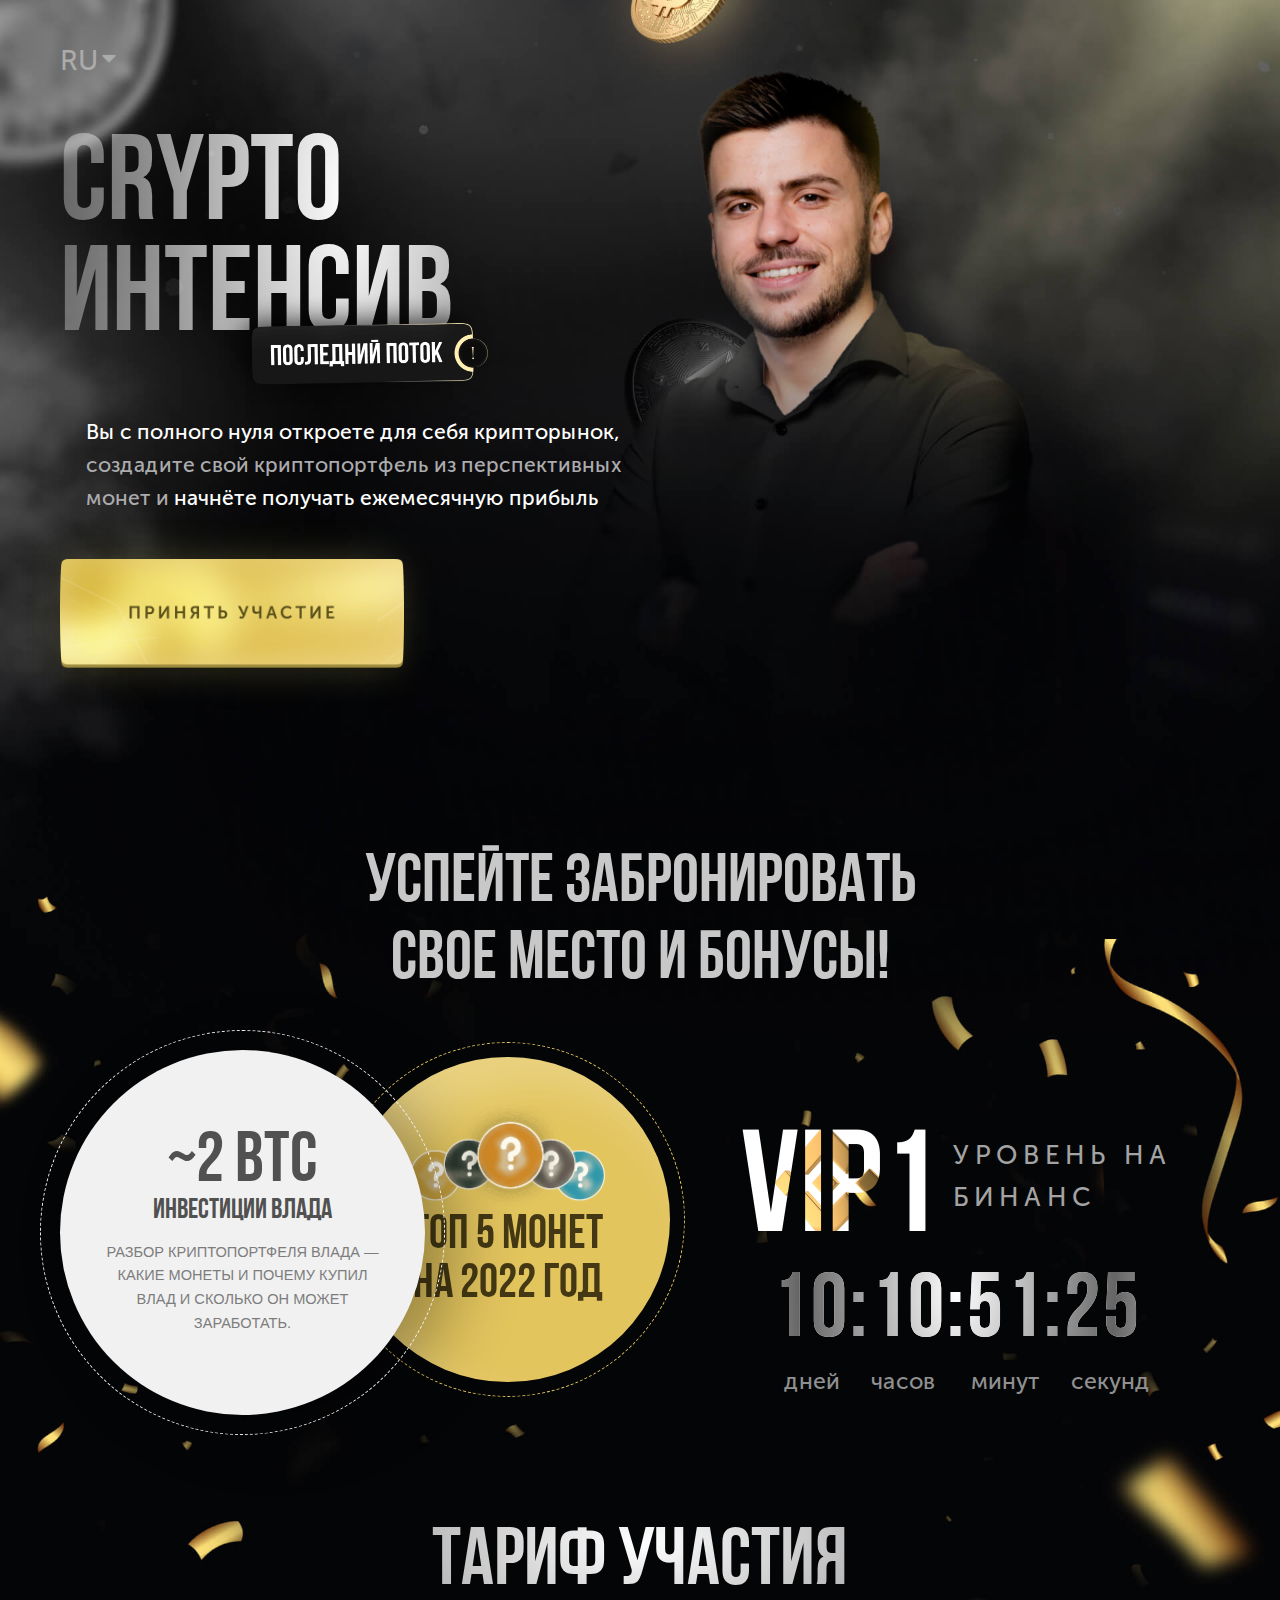
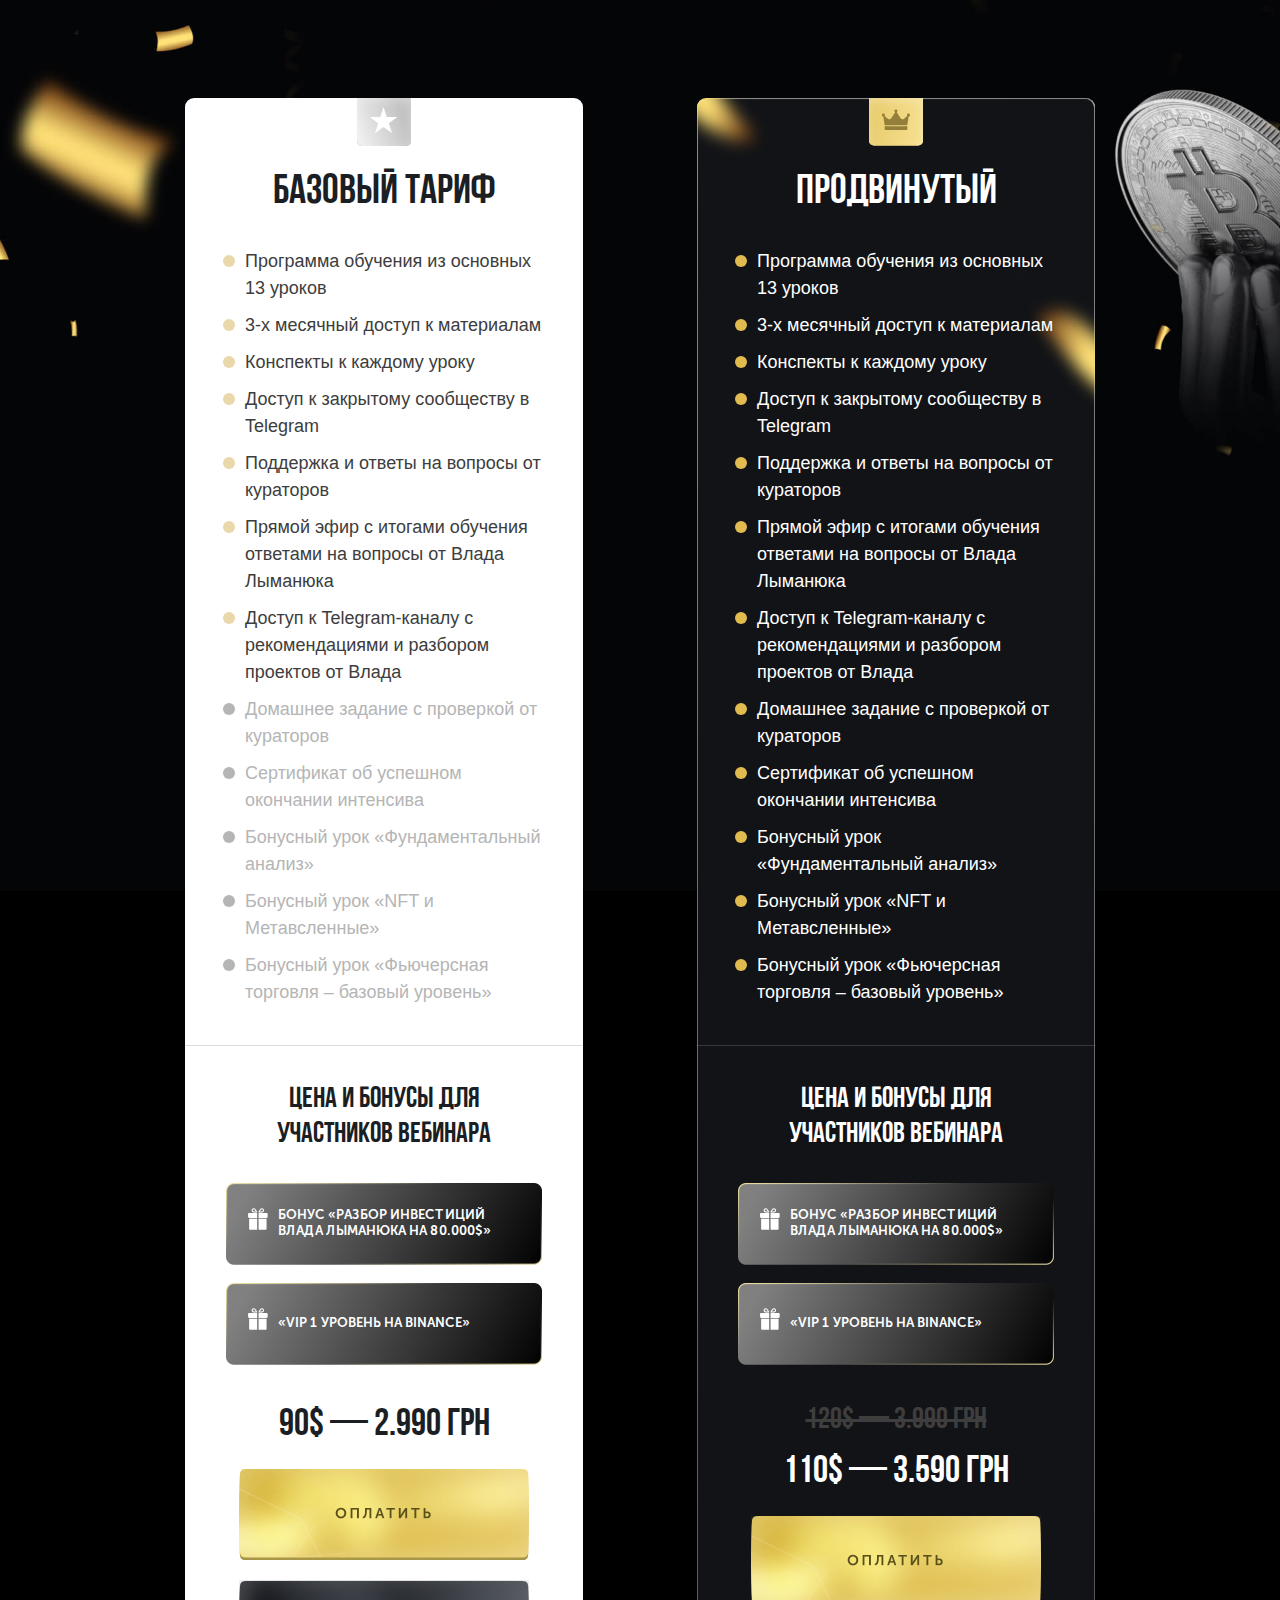
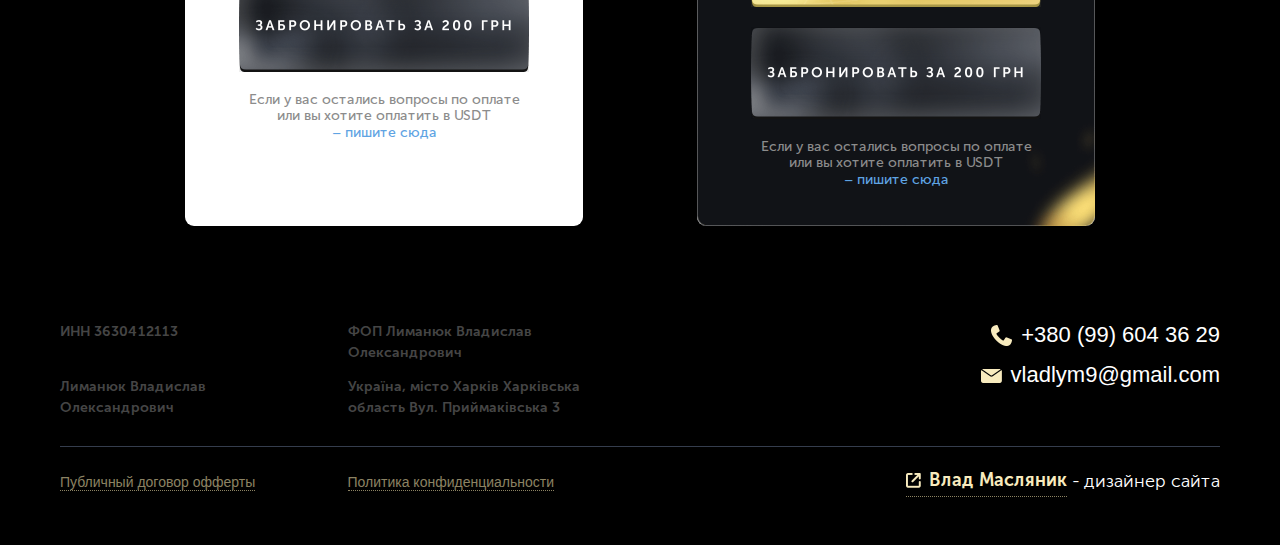
==== commit 5a0975ca: "new changes 17.06" ====
--- a/index.html
+++ b/index.html
@@ -143,15 +143,11 @@
 							<div class="tarrifs-block__card-bonus-wrapper">
 								<div class="tarrifs-block__card-bonus-block">
 									<div class="tarrifs-block__card-bonus-icon"><svg width="20" height="22" fill="none" xmlns="http://www.w3.org/2000/svg"><path d="M.047 6.193v2.571c0 .655.53 1.186 1.185 1.186h7.899V5.007H1.231c-.655 0-1.186.53-1.186 1.185Z" fill="url(#a)"/><path d="M18.47 5.007h-7.898V9.95h7.899c.654 0 1.185-.53 1.185-1.186V6.193c0-.655-.53-1.186-1.186-1.186Z" fill="url(#b)"/><path d="M1.148 21.071c0 .424.344.768.769.768H9.13V10.825H1.148v10.246Z" fill="url(#c)"/><path d="M10.572 21.84h7.214a.768.768 0 0 0 .768-.769V10.825h-7.982V21.84Z" fill="url(#d)"/><path d="M4.797 4.172c.249.14.754.323 2.268.323.835 0 1.573-.057 1.604-.06a.5.5 0 0 0 .406-.728c-.229-.444-1.413-2.682-2.26-3.154a2.074 2.074 0 0 0-2.819.8 2.075 2.075 0 0 0 .801 2.82Zm.074-2.33a1.072 1.072 0 0 1 1.456-.414c.31.173.941 1.097 1.484 2.05a20.34 20.34 0 0 1-.746.015c-1.326 0-1.698-.15-1.78-.196-.515-.287-.701-.94-.414-1.456Z" fill="url(#e)"/><path d="M11.034 4.436c.031.002.77.06 1.604.06 1.514 0 2.02-.185 2.268-.323a2.075 2.075 0 0 0 .8-2.82 2.075 2.075 0 0 0-2.818-.8c-.847.472-2.031 2.71-2.26 3.154a.5.5 0 0 0 .406.729Zm2.342-3.008a1.07 1.07 0 1 1 1.042 1.87c-.082.045-.455.195-1.78.195-.265 0-.522-.006-.747-.014.544-.954 1.174-1.878 1.485-2.051Z" fill="url(#f)"/><defs><radialGradient id="a" cx="0" cy="0" r="1" gradientUnits="userSpaceOnUse" gradientTransform="matrix(8.48822 4.28029 -11.88865 23.5763 3.15 6.078)"><stop stop-color="#fff"/><stop offset=".55" stop-color="#fff"/><stop offset="1" stop-color="#fff"/></radialGradient><radialGradient id="b" cx="0" cy="0" r="1" gradientUnits="userSpaceOnUse" gradientTransform="rotate(26.76 -5.938 31.784) scale(9.50622 26.4041)"><stop stop-color="#fff"/><stop offset=".55" stop-color="#fff"/><stop offset="1" stop-color="#fff"/></radialGradient><radialGradient id="c" cx="0" cy="0" r="1" gradientUnits="userSpaceOnUse" gradientTransform="rotate(51.974 -11.614 10.58) scale(12.1073 40.5898)"><stop stop-color="#fff"/><stop offset=".55" stop-color="#fff"/><stop offset="1" stop-color="#fff"/></radialGradient><radialGradient id="d" cx="0" cy="0" r="1" gradientUnits="userSpaceOnUse" gradientTransform="matrix(7.45832 9.53743 -31.97427 25.00405 13.299 13.212)"><stop stop-color="#fff"/><stop offset=".55" stop-color="#fff"/><stop offset="1" stop-color="#fff"/></radialGradient><radialGradient id="e" cx="0" cy="0" r="1" gradientUnits="userSpaceOnUse" gradientTransform="matrix(5.04237 3.64129 -11.94005 16.5343 5.577 1.201)"><stop stop-color="#fff"/><stop offset=".55" stop-color="#fff"/><stop offset="1" stop-color="#fff"/></radialGradient><radialGradient id="f" cx="0" cy="0" r="1" gradientUnits="userSpaceOnUse" gradientTransform="rotate(35.836 4.35 19.8) scale(6.21975 20.3954)"><stop stop-color="#fff"/><stop offset=".55" stop-color="#fff"/><stop offset="1" stop-color="#fff"/></radialGradient></defs></svg></div>
-									<div class="tarrifs-block__card-bonus-title lang-bonus-card-title-1">Бонусный файл «Словарь <br> для новичков»</div>
-								</div>
-								<div class="tarrifs-block__card-bonus-block">
-									<div class="tarrifs-block__card-bonus-icon"><svg width="20" height="22" fill="none" xmlns="http://www.w3.org/2000/svg"><path d="M.047 6.193v2.571c0 .655.53 1.186 1.185 1.186h7.899V5.007H1.231c-.655 0-1.186.53-1.186 1.185Z" fill="url(#a)"/><path d="M18.47 5.007h-7.898V9.95h7.899c.654 0 1.185-.53 1.185-1.186V6.193c0-.655-.53-1.186-1.186-1.186Z" fill="url(#b)"/><path d="M1.148 21.071c0 .424.344.768.769.768H9.13V10.825H1.148v10.246Z" fill="url(#c)"/><path d="M10.572 21.84h7.214a.768.768 0 0 0 .768-.769V10.825h-7.982V21.84Z" fill="url(#d)"/><path d="M4.797 4.172c.249.14.754.323 2.268.323.835 0 1.573-.057 1.604-.06a.5.5 0 0 0 .406-.728c-.229-.444-1.413-2.682-2.26-3.154a2.074 2.074 0 0 0-2.819.8 2.075 2.075 0 0 0 .801 2.82Zm.074-2.33a1.072 1.072 0 0 1 1.456-.414c.31.173.941 1.097 1.484 2.05a20.34 20.34 0 0 1-.746.015c-1.326 0-1.698-.15-1.78-.196-.515-.287-.701-.94-.414-1.456Z" fill="url(#e)"/><path d="M11.034 4.436c.031.002.77.06 1.604.06 1.514 0 2.02-.185 2.268-.323a2.075 2.075 0 0 0 .8-2.82 2.075 2.075 0 0 0-2.818-.8c-.847.472-2.031 2.71-2.26 3.154a.5.5 0 0 0 .406.729Zm2.342-3.008a1.07 1.07 0 1 1 1.042 1.87c-.082.045-.455.195-1.78.195-.265 0-.522-.006-.747-.014.544-.954 1.174-1.878 1.485-2.051Z" fill="url(#f)"/><defs><radialGradient id="a" cx="0" cy="0" r="1" gradientUnits="userSpaceOnUse" gradientTransform="matrix(8.48822 4.28029 -11.88865 23.5763 3.15 6.078)"><stop stop-color="#fff"/><stop offset=".55" stop-color="#fff"/><stop offset="1" stop-color="#fff"/></radialGradient><radialGradient id="b" cx="0" cy="0" r="1" gradientUnits="userSpaceOnUse" gradientTransform="rotate(26.76 -5.938 31.784) scale(9.50622 26.4041)"><stop stop-color="#fff"/><stop offset=".55" stop-color="#fff"/><stop offset="1" stop-color="#fff"/></radialGradient><radialGradient id="c" cx="0" cy="0" r="1" gradientUnits="userSpaceOnUse" gradientTransform="rotate(51.974 -11.614 10.58) scale(12.1073 40.5898)"><stop stop-color="#fff"/><stop offset=".55" stop-color="#fff"/><stop offset="1" stop-color="#fff"/></radialGradient><radialGradient id="d" cx="0" cy="0" r="1" gradientUnits="userSpaceOnUse" gradientTransform="matrix(7.45832 9.53743 -31.97427 25.00405 13.299 13.212)"><stop stop-color="#fff"/><stop offset=".55" stop-color="#fff"/><stop offset="1" stop-color="#fff"/></radialGradient><radialGradient id="e" cx="0" cy="0" r="1" gradientUnits="userSpaceOnUse" gradientTransform="matrix(5.04237 3.64129 -11.94005 16.5343 5.577 1.201)"><stop stop-color="#fff"/><stop offset=".55" stop-color="#fff"/><stop offset="1" stop-color="#fff"/></radialGradient><radialGradient id="f" cx="0" cy="0" r="1" gradientUnits="userSpaceOnUse" gradientTransform="rotate(35.836 4.35 19.8) scale(6.21975 20.3954)"><stop stop-color="#fff"/><stop offset=".55" stop-color="#fff"/><stop offset="1" stop-color="#fff"/></radialGradient></defs></svg></div>
 									<div class="tarrifs-block__card-bonus-title lang-bonus-card-title-2">Бонус «Разбор инвестиций Влада Лыманюка на 80.000$»</div>
 								</div>
 								<div class="tarrifs-block__card-bonus-block">
 									<div class="tarrifs-block__card-bonus-icon"><svg width="20" height="22" fill="none" xmlns="http://www.w3.org/2000/svg"><path d="M.047 6.193v2.571c0 .655.53 1.186 1.185 1.186h7.899V5.007H1.231c-.655 0-1.186.53-1.186 1.185Z" fill="url(#a)"/><path d="M18.47 5.007h-7.898V9.95h7.899c.654 0 1.185-.53 1.185-1.186V6.193c0-.655-.53-1.186-1.186-1.186Z" fill="url(#b)"/><path d="M1.148 21.071c0 .424.344.768.769.768H9.13V10.825H1.148v10.246Z" fill="url(#c)"/><path d="M10.572 21.84h7.214a.768.768 0 0 0 .768-.769V10.825h-7.982V21.84Z" fill="url(#d)"/><path d="M4.797 4.172c.249.14.754.323 2.268.323.835 0 1.573-.057 1.604-.06a.5.5 0 0 0 .406-.728c-.229-.444-1.413-2.682-2.26-3.154a2.074 2.074 0 0 0-2.819.8 2.075 2.075 0 0 0 .801 2.82Zm.074-2.33a1.072 1.072 0 0 1 1.456-.414c.31.173.941 1.097 1.484 2.05a20.34 20.34 0 0 1-.746.015c-1.326 0-1.698-.15-1.78-.196-.515-.287-.701-.94-.414-1.456Z" fill="url(#e)"/><path d="M11.034 4.436c.031.002.77.06 1.604.06 1.514 0 2.02-.185 2.268-.323a2.075 2.075 0 0 0 .8-2.82 2.075 2.075 0 0 0-2.818-.8c-.847.472-2.031 2.71-2.26 3.154a.5.5 0 0 0 .406.729Zm2.342-3.008a1.07 1.07 0 1 1 1.042 1.87c-.082.045-.455.195-1.78.195-.265 0-.522-.006-.747-.014.544-.954 1.174-1.878 1.485-2.051Z" fill="url(#f)"/><defs><radialGradient id="a" cx="0" cy="0" r="1" gradientUnits="userSpaceOnUse" gradientTransform="matrix(8.48822 4.28029 -11.88865 23.5763 3.15 6.078)"><stop stop-color="#fff"/><stop offset=".55" stop-color="#fff"/><stop offset="1" stop-color="#fff"/></radialGradient><radialGradient id="b" cx="0" cy="0" r="1" gradientUnits="userSpaceOnUse" gradientTransform="rotate(26.76 -5.938 31.784) scale(9.50622 26.4041)"><stop stop-color="#fff"/><stop offset=".55" stop-color="#fff"/><stop offset="1" stop-color="#fff"/></radialGradient><radialGradient id="c" cx="0" cy="0" r="1" gradientUnits="userSpaceOnUse" gradientTransform="rotate(51.974 -11.614 10.58) scale(12.1073 40.5898)"><stop stop-color="#fff"/><stop offset=".55" stop-color="#fff"/><stop offset="1" stop-color="#fff"/></radialGradient><radialGradient id="d" cx="0" cy="0" r="1" gradientUnits="userSpaceOnUse" gradientTransform="matrix(7.45832 9.53743 -31.97427 25.00405 13.299 13.212)"><stop stop-color="#fff"/><stop offset=".55" stop-color="#fff"/><stop offset="1" stop-color="#fff"/></radialGradient><radialGradient id="e" cx="0" cy="0" r="1" gradientUnits="userSpaceOnUse" gradientTransform="matrix(5.04237 3.64129 -11.94005 16.5343 5.577 1.201)"><stop stop-color="#fff"/><stop offset=".55" stop-color="#fff"/><stop offset="1" stop-color="#fff"/></radialGradient><radialGradient id="f" cx="0" cy="0" r="1" gradientUnits="userSpaceOnUse" gradientTransform="rotate(35.836 4.35 19.8) scale(6.21975 20.3954)"><stop stop-color="#fff"/><stop offset=".55" stop-color="#fff"/><stop offset="1" stop-color="#fff"/></radialGradient></defs></svg></div>
-									<div class="tarrifs-block__card-bonus-title lang-bonus-card-title-2">«VIP 1 уровень на Binance»</div>
+									<div class="tarrifs-block__card-bonus-title lang-bonus-card-title-3">«VIP 1 уровень на Binance»</div>
 								</div>
 							</div>
 							<div class="tarrifs-block__card-price">90$ — 2.990 грн</div>
@@ -184,15 +180,11 @@
 							<div class="tarrifs-block__card-bonus-wrapper">
 								<div class="tarrifs-block__card-bonus-block">
 									<div class="tarrifs-block__card-bonus-icon"><svg width="20" height="22" fill="none" xmlns="http://www.w3.org/2000/svg"><path d="M.047 6.193v2.571c0 .655.53 1.186 1.185 1.186h7.899V5.007H1.231c-.655 0-1.186.53-1.186 1.185Z" fill="url(#a)"/><path d="M18.47 5.007h-7.898V9.95h7.899c.654 0 1.185-.53 1.185-1.186V6.193c0-.655-.53-1.186-1.186-1.186Z" fill="url(#b)"/><path d="M1.148 21.071c0 .424.344.768.769.768H9.13V10.825H1.148v10.246Z" fill="url(#c)"/><path d="M10.572 21.84h7.214a.768.768 0 0 0 .768-.769V10.825h-7.982V21.84Z" fill="url(#d)"/><path d="M4.797 4.172c.249.14.754.323 2.268.323.835 0 1.573-.057 1.604-.06a.5.5 0 0 0 .406-.728c-.229-.444-1.413-2.682-2.26-3.154a2.074 2.074 0 0 0-2.819.8 2.075 2.075 0 0 0 .801 2.82Zm.074-2.33a1.072 1.072 0 0 1 1.456-.414c.31.173.941 1.097 1.484 2.05a20.34 20.34 0 0 1-.746.015c-1.326 0-1.698-.15-1.78-.196-.515-.287-.701-.94-.414-1.456Z" fill="url(#e)"/><path d="M11.034 4.436c.031.002.77.06 1.604.06 1.514 0 2.02-.185 2.268-.323a2.075 2.075 0 0 0 .8-2.82 2.075 2.075 0 0 0-2.818-.8c-.847.472-2.031 2.71-2.26 3.154a.5.5 0 0 0 .406.729Zm2.342-3.008a1.07 1.07 0 1 1 1.042 1.87c-.082.045-.455.195-1.78.195-.265 0-.522-.006-.747-.014.544-.954 1.174-1.878 1.485-2.051Z" fill="url(#f)"/><defs><radialGradient id="a" cx="0" cy="0" r="1" gradientUnits="userSpaceOnUse" gradientTransform="matrix(8.48822 4.28029 -11.88865 23.5763 3.15 6.078)"><stop stop-color="#fff"/><stop offset=".55" stop-color="#fff"/><stop offset="1" stop-color="#fff"/></radialGradient><radialGradient id="b" cx="0" cy="0" r="1" gradientUnits="userSpaceOnUse" gradientTransform="rotate(26.76 -5.938 31.784) scale(9.50622 26.4041)"><stop stop-color="#fff"/><stop offset=".55" stop-color="#fff"/><stop offset="1" stop-color="#fff"/></radialGradient><radialGradient id="c" cx="0" cy="0" r="1" gradientUnits="userSpaceOnUse" gradientTransform="rotate(51.974 -11.614 10.58) scale(12.1073 40.5898)"><stop stop-color="#fff"/><stop offset=".55" stop-color="#fff"/><stop offset="1" stop-color="#fff"/></radialGradient><radialGradient id="d" cx="0" cy="0" r="1" gradientUnits="userSpaceOnUse" gradientTransform="matrix(7.45832 9.53743 -31.97427 25.00405 13.299 13.212)"><stop stop-color="#fff"/><stop offset=".55" stop-color="#fff"/><stop offset="1" stop-color="#fff"/></radialGradient><radialGradient id="e" cx="0" cy="0" r="1" gradientUnits="userSpaceOnUse" gradientTransform="matrix(5.04237 3.64129 -11.94005 16.5343 5.577 1.201)"><stop stop-color="#fff"/><stop offset=".55" stop-color="#fff"/><stop offset="1" stop-color="#fff"/></radialGradient><radialGradient id="f" cx="0" cy="0" r="1" gradientUnits="userSpaceOnUse" gradientTransform="rotate(35.836 4.35 19.8) scale(6.21975 20.3954)"><stop stop-color="#fff"/><stop offset=".55" stop-color="#fff"/><stop offset="1" stop-color="#fff"/></radialGradient></defs></svg></div>
-									<div class="tarrifs-block__card-bonus-title lang-bonus-card-title-3">Бонусный файл «Словарь <br> для новичков»</div>
-								</div>
-								<div class="tarrifs-block__card-bonus-block">
-									<div class="tarrifs-block__card-bonus-icon"><svg width="20" height="22" fill="none" xmlns="http://www.w3.org/2000/svg"><path d="M.047 6.193v2.571c0 .655.53 1.186 1.185 1.186h7.899V5.007H1.231c-.655 0-1.186.53-1.186 1.185Z" fill="url(#a)"/><path d="M18.47 5.007h-7.898V9.95h7.899c.654 0 1.185-.53 1.185-1.186V6.193c0-.655-.53-1.186-1.186-1.186Z" fill="url(#b)"/><path d="M1.148 21.071c0 .424.344.768.769.768H9.13V10.825H1.148v10.246Z" fill="url(#c)"/><path d="M10.572 21.84h7.214a.768.768 0 0 0 .768-.769V10.825h-7.982V21.84Z" fill="url(#d)"/><path d="M4.797 4.172c.249.14.754.323 2.268.323.835 0 1.573-.057 1.604-.06a.5.5 0 0 0 .406-.728c-.229-.444-1.413-2.682-2.26-3.154a2.074 2.074 0 0 0-2.819.8 2.075 2.075 0 0 0 .801 2.82Zm.074-2.33a1.072 1.072 0 0 1 1.456-.414c.31.173.941 1.097 1.484 2.05a20.34 20.34 0 0 1-.746.015c-1.326 0-1.698-.15-1.78-.196-.515-.287-.701-.94-.414-1.456Z" fill="url(#e)"/><path d="M11.034 4.436c.031.002.77.06 1.604.06 1.514 0 2.02-.185 2.268-.323a2.075 2.075 0 0 0 .8-2.82 2.075 2.075 0 0 0-2.818-.8c-.847.472-2.031 2.71-2.26 3.154a.5.5 0 0 0 .406.729Zm2.342-3.008a1.07 1.07 0 1 1 1.042 1.87c-.082.045-.455.195-1.78.195-.265 0-.522-.006-.747-.014.544-.954 1.174-1.878 1.485-2.051Z" fill="url(#f)"/><defs><radialGradient id="a" cx="0" cy="0" r="1" gradientUnits="userSpaceOnUse" gradientTransform="matrix(8.48822 4.28029 -11.88865 23.5763 3.15 6.078)"><stop stop-color="#fff"/><stop offset=".55" stop-color="#fff"/><stop offset="1" stop-color="#fff"/></radialGradient><radialGradient id="b" cx="0" cy="0" r="1" gradientUnits="userSpaceOnUse" gradientTransform="rotate(26.76 -5.938 31.784) scale(9.50622 26.4041)"><stop stop-color="#fff"/><stop offset=".55" stop-color="#fff"/><stop offset="1" stop-color="#fff"/></radialGradient><radialGradient id="c" cx="0" cy="0" r="1" gradientUnits="userSpaceOnUse" gradientTransform="rotate(51.974 -11.614 10.58) scale(12.1073 40.5898)"><stop stop-color="#fff"/><stop offset=".55" stop-color="#fff"/><stop offset="1" stop-color="#fff"/></radialGradient><radialGradient id="d" cx="0" cy="0" r="1" gradientUnits="userSpaceOnUse" gradientTransform="matrix(7.45832 9.53743 -31.97427 25.00405 13.299 13.212)"><stop stop-color="#fff"/><stop offset=".55" stop-color="#fff"/><stop offset="1" stop-color="#fff"/></radialGradient><radialGradient id="e" cx="0" cy="0" r="1" gradientUnits="userSpaceOnUse" gradientTransform="matrix(5.04237 3.64129 -11.94005 16.5343 5.577 1.201)"><stop stop-color="#fff"/><stop offset=".55" stop-color="#fff"/><stop offset="1" stop-color="#fff"/></radialGradient><radialGradient id="f" cx="0" cy="0" r="1" gradientUnits="userSpaceOnUse" gradientTransform="rotate(35.836 4.35 19.8) scale(6.21975 20.3954)"><stop stop-color="#fff"/><stop offset=".55" stop-color="#fff"/><stop offset="1" stop-color="#fff"/></radialGradient></defs></svg></div>
 									<div class="tarrifs-block__card-bonus-title lang-bonus-card-title-4">Бонус «Разбор инвестиций Влада Лыманюка на 80.000$»</div>
 								</div>
 								<div class="tarrifs-block__card-bonus-block">
 									<div class="tarrifs-block__card-bonus-icon"><svg width="20" height="22" fill="none" xmlns="http://www.w3.org/2000/svg"><path d="M.047 6.193v2.571c0 .655.53 1.186 1.185 1.186h7.899V5.007H1.231c-.655 0-1.186.53-1.186 1.185Z" fill="url(#a)"/><path d="M18.47 5.007h-7.898V9.95h7.899c.654 0 1.185-.53 1.185-1.186V6.193c0-.655-.53-1.186-1.186-1.186Z" fill="url(#b)"/><path d="M1.148 21.071c0 .424.344.768.769.768H9.13V10.825H1.148v10.246Z" fill="url(#c)"/><path d="M10.572 21.84h7.214a.768.768 0 0 0 .768-.769V10.825h-7.982V21.84Z" fill="url(#d)"/><path d="M4.797 4.172c.249.14.754.323 2.268.323.835 0 1.573-.057 1.604-.06a.5.5 0 0 0 .406-.728c-.229-.444-1.413-2.682-2.26-3.154a2.074 2.074 0 0 0-2.819.8 2.075 2.075 0 0 0 .801 2.82Zm.074-2.33a1.072 1.072 0 0 1 1.456-.414c.31.173.941 1.097 1.484 2.05a20.34 20.34 0 0 1-.746.015c-1.326 0-1.698-.15-1.78-.196-.515-.287-.701-.94-.414-1.456Z" fill="url(#e)"/><path d="M11.034 4.436c.031.002.77.06 1.604.06 1.514 0 2.02-.185 2.268-.323a2.075 2.075 0 0 0 .8-2.82 2.075 2.075 0 0 0-2.818-.8c-.847.472-2.031 2.71-2.26 3.154a.5.5 0 0 0 .406.729Zm2.342-3.008a1.07 1.07 0 1 1 1.042 1.87c-.082.045-.455.195-1.78.195-.265 0-.522-.006-.747-.014.544-.954 1.174-1.878 1.485-2.051Z" fill="url(#f)"/><defs><radialGradient id="a" cx="0" cy="0" r="1" gradientUnits="userSpaceOnUse" gradientTransform="matrix(8.48822 4.28029 -11.88865 23.5763 3.15 6.078)"><stop stop-color="#fff"/><stop offset=".55" stop-color="#fff"/><stop offset="1" stop-color="#fff"/></radialGradient><radialGradient id="b" cx="0" cy="0" r="1" gradientUnits="userSpaceOnUse" gradientTransform="rotate(26.76 -5.938 31.784) scale(9.50622 26.4041)"><stop stop-color="#fff"/><stop offset=".55" stop-color="#fff"/><stop offset="1" stop-color="#fff"/></radialGradient><radialGradient id="c" cx="0" cy="0" r="1" gradientUnits="userSpaceOnUse" gradientTransform="rotate(51.974 -11.614 10.58) scale(12.1073 40.5898)"><stop stop-color="#fff"/><stop offset=".55" stop-color="#fff"/><stop offset="1" stop-color="#fff"/></radialGradient><radialGradient id="d" cx="0" cy="0" r="1" gradientUnits="userSpaceOnUse" gradientTransform="matrix(7.45832 9.53743 -31.97427 25.00405 13.299 13.212)"><stop stop-color="#fff"/><stop offset=".55" stop-color="#fff"/><stop offset="1" stop-color="#fff"/></radialGradient><radialGradient id="e" cx="0" cy="0" r="1" gradientUnits="userSpaceOnUse" gradientTransform="matrix(5.04237 3.64129 -11.94005 16.5343 5.577 1.201)"><stop stop-color="#fff"/><stop offset=".55" stop-color="#fff"/><stop offset="1" stop-color="#fff"/></radialGradient><radialGradient id="f" cx="0" cy="0" r="1" gradientUnits="userSpaceOnUse" gradientTransform="rotate(35.836 4.35 19.8) scale(6.21975 20.3954)"><stop stop-color="#fff"/><stop offset=".55" stop-color="#fff"/><stop offset="1" stop-color="#fff"/></radialGradient></defs></svg></div>
-									<div class="tarrifs-block__card-bonus-title lang-bonus-card-title-2">«VIP 1 уровень на Binance»</div>
+									<div class="tarrifs-block__card-bonus-title lang-bonus-card-title-5">«VIP 1 уровень на Binance»</div>
 								</div>
 							</div>
 							<div class="tarrifs-block__card-old-price">120$ — 3.990 грн</div>
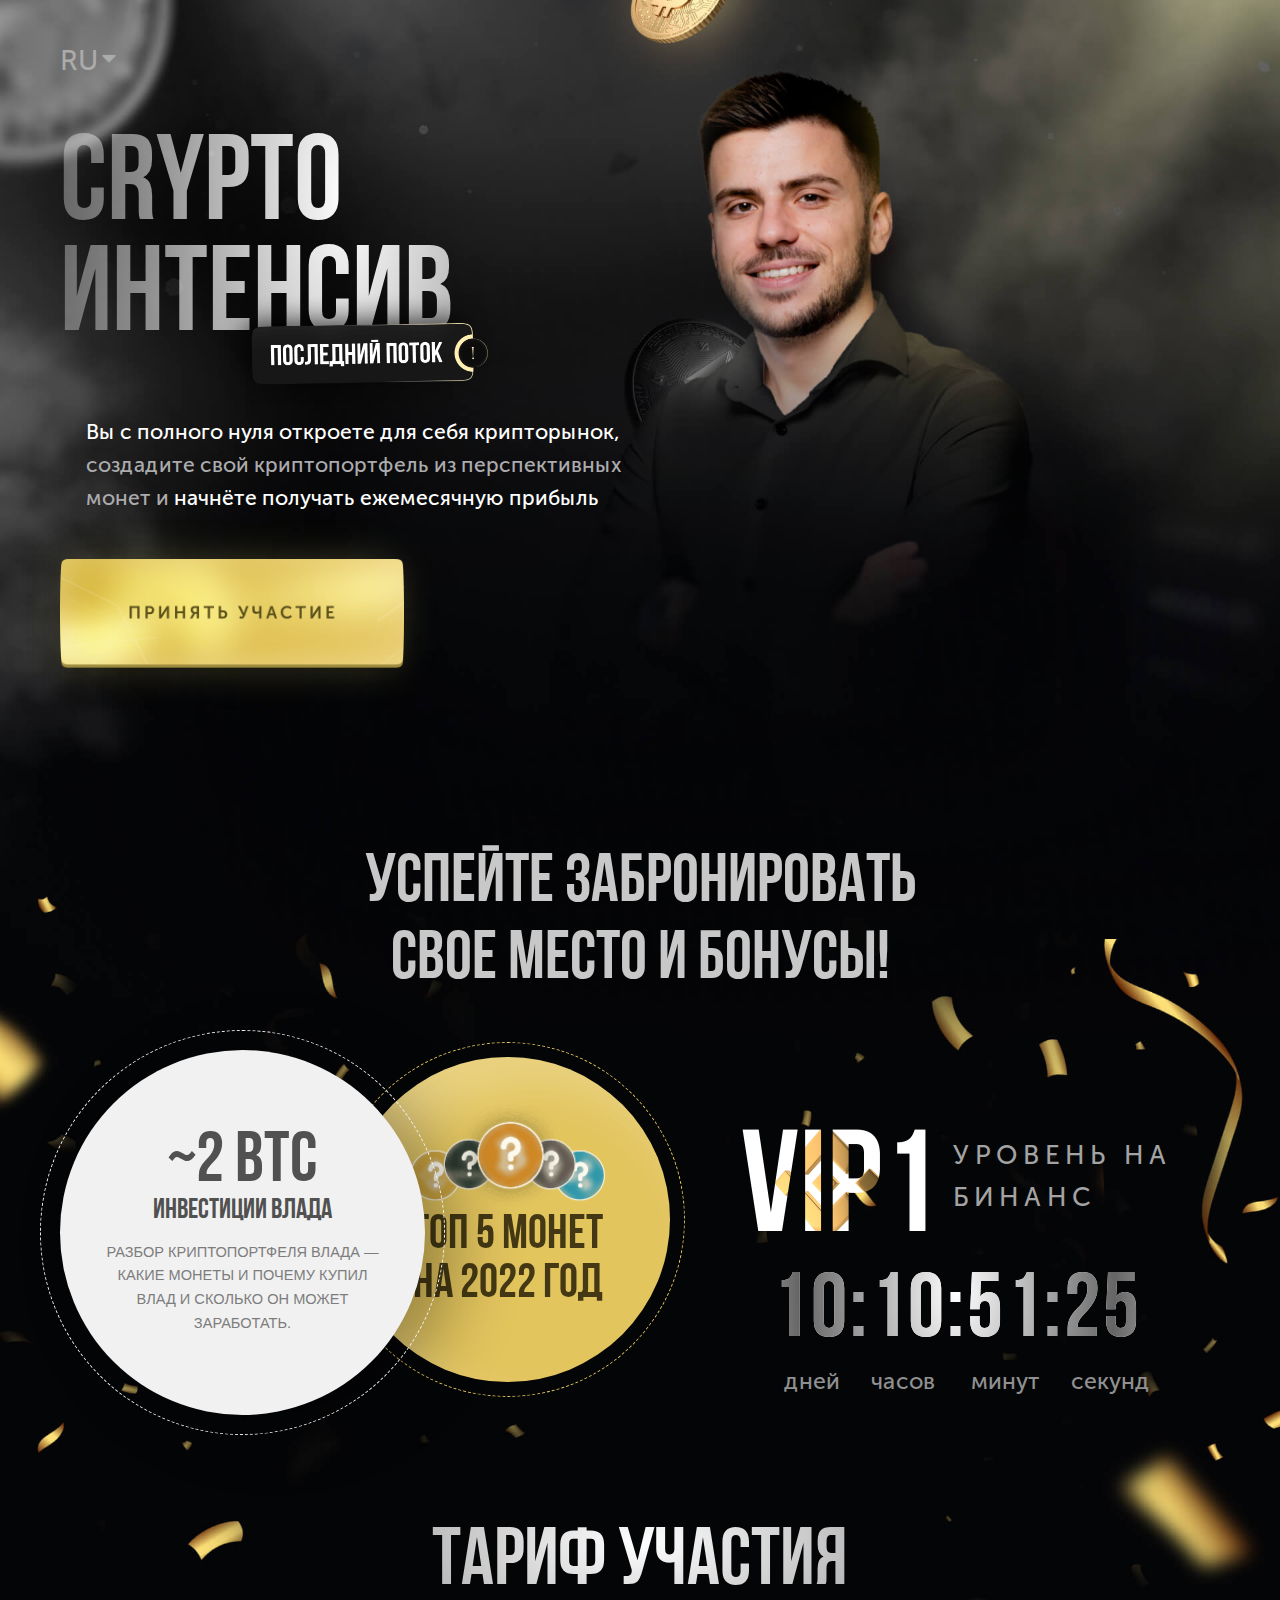
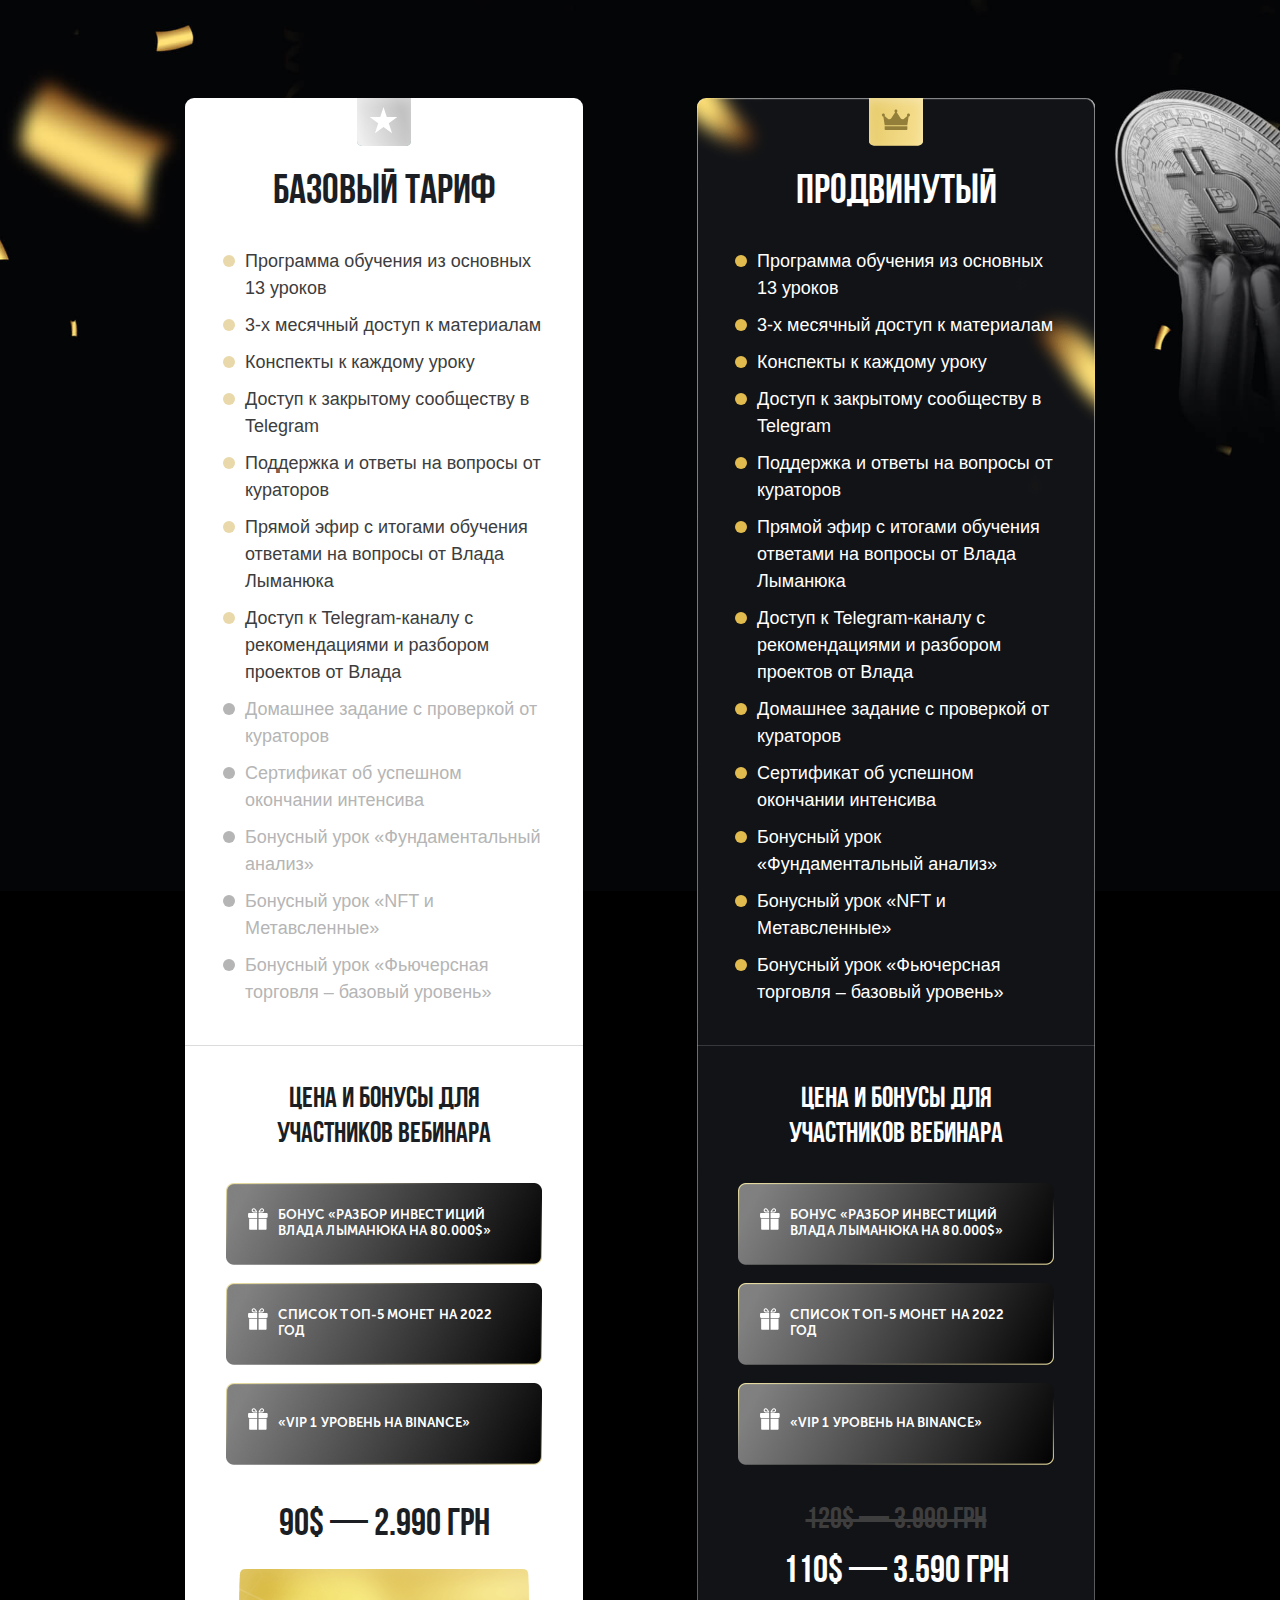
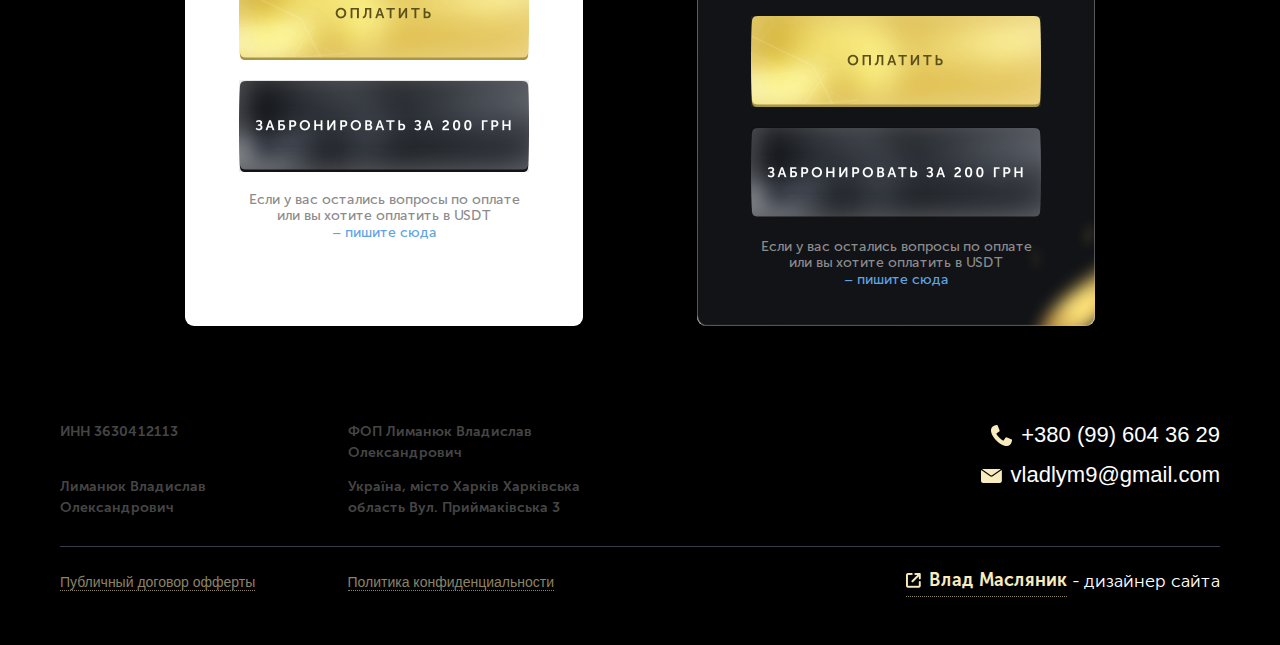
==== commit 9b0c2e8c: "new changes 17.06" ====
--- a/index.html
+++ b/index.html
@@ -143,7 +143,11 @@
 							<div class="tarrifs-block__card-bonus-wrapper">
 								<div class="tarrifs-block__card-bonus-block">
 									<div class="tarrifs-block__card-bonus-icon"><svg width="20" height="22" fill="none" xmlns="http://www.w3.org/2000/svg"><path d="M.047 6.193v2.571c0 .655.53 1.186 1.185 1.186h7.899V5.007H1.231c-.655 0-1.186.53-1.186 1.185Z" fill="url(#a)"/><path d="M18.47 5.007h-7.898V9.95h7.899c.654 0 1.185-.53 1.185-1.186V6.193c0-.655-.53-1.186-1.186-1.186Z" fill="url(#b)"/><path d="M1.148 21.071c0 .424.344.768.769.768H9.13V10.825H1.148v10.246Z" fill="url(#c)"/><path d="M10.572 21.84h7.214a.768.768 0 0 0 .768-.769V10.825h-7.982V21.84Z" fill="url(#d)"/><path d="M4.797 4.172c.249.14.754.323 2.268.323.835 0 1.573-.057 1.604-.06a.5.5 0 0 0 .406-.728c-.229-.444-1.413-2.682-2.26-3.154a2.074 2.074 0 0 0-2.819.8 2.075 2.075 0 0 0 .801 2.82Zm.074-2.33a1.072 1.072 0 0 1 1.456-.414c.31.173.941 1.097 1.484 2.05a20.34 20.34 0 0 1-.746.015c-1.326 0-1.698-.15-1.78-.196-.515-.287-.701-.94-.414-1.456Z" fill="url(#e)"/><path d="M11.034 4.436c.031.002.77.06 1.604.06 1.514 0 2.02-.185 2.268-.323a2.075 2.075 0 0 0 .8-2.82 2.075 2.075 0 0 0-2.818-.8c-.847.472-2.031 2.71-2.26 3.154a.5.5 0 0 0 .406.729Zm2.342-3.008a1.07 1.07 0 1 1 1.042 1.87c-.082.045-.455.195-1.78.195-.265 0-.522-.006-.747-.014.544-.954 1.174-1.878 1.485-2.051Z" fill="url(#f)"/><defs><radialGradient id="a" cx="0" cy="0" r="1" gradientUnits="userSpaceOnUse" gradientTransform="matrix(8.48822 4.28029 -11.88865 23.5763 3.15 6.078)"><stop stop-color="#fff"/><stop offset=".55" stop-color="#fff"/><stop offset="1" stop-color="#fff"/></radialGradient><radialGradient id="b" cx="0" cy="0" r="1" gradientUnits="userSpaceOnUse" gradientTransform="rotate(26.76 -5.938 31.784) scale(9.50622 26.4041)"><stop stop-color="#fff"/><stop offset=".55" stop-color="#fff"/><stop offset="1" stop-color="#fff"/></radialGradient><radialGradient id="c" cx="0" cy="0" r="1" gradientUnits="userSpaceOnUse" gradientTransform="rotate(51.974 -11.614 10.58) scale(12.1073 40.5898)"><stop stop-color="#fff"/><stop offset=".55" stop-color="#fff"/><stop offset="1" stop-color="#fff"/></radialGradient><radialGradient id="d" cx="0" cy="0" r="1" gradientUnits="userSpaceOnUse" gradientTransform="matrix(7.45832 9.53743 -31.97427 25.00405 13.299 13.212)"><stop stop-color="#fff"/><stop offset=".55" stop-color="#fff"/><stop offset="1" stop-color="#fff"/></radialGradient><radialGradient id="e" cx="0" cy="0" r="1" gradientUnits="userSpaceOnUse" gradientTransform="matrix(5.04237 3.64129 -11.94005 16.5343 5.577 1.201)"><stop stop-color="#fff"/><stop offset=".55" stop-color="#fff"/><stop offset="1" stop-color="#fff"/></radialGradient><radialGradient id="f" cx="0" cy="0" r="1" gradientUnits="userSpaceOnUse" gradientTransform="rotate(35.836 4.35 19.8) scale(6.21975 20.3954)"><stop stop-color="#fff"/><stop offset=".55" stop-color="#fff"/><stop offset="1" stop-color="#fff"/></radialGradient></defs></svg></div>
-									<div class="tarrifs-block__card-bonus-title lang-bonus-card-title-2">Бонус «Разбор инвестиций Влада Лыманюка на 80.000$»</div>
+									<div class="tarrifs-block__card-bonus-title lang-bonus-card-title-1">Бонус «Разбор инвестиций Влада Лыманюка на 80.000$»</div>
+								</div>
+								<div class="tarrifs-block__card-bonus-block">
+									<div class="tarrifs-block__card-bonus-icon"><svg width="20" height="22" fill="none" xmlns="http://www.w3.org/2000/svg"><path d="M.047 6.193v2.571c0 .655.53 1.186 1.185 1.186h7.899V5.007H1.231c-.655 0-1.186.53-1.186 1.185Z" fill="url(#a)"/><path d="M18.47 5.007h-7.898V9.95h7.899c.654 0 1.185-.53 1.185-1.186V6.193c0-.655-.53-1.186-1.186-1.186Z" fill="url(#b)"/><path d="M1.148 21.071c0 .424.344.768.769.768H9.13V10.825H1.148v10.246Z" fill="url(#c)"/><path d="M10.572 21.84h7.214a.768.768 0 0 0 .768-.769V10.825h-7.982V21.84Z" fill="url(#d)"/><path d="M4.797 4.172c.249.14.754.323 2.268.323.835 0 1.573-.057 1.604-.06a.5.5 0 0 0 .406-.728c-.229-.444-1.413-2.682-2.26-3.154a2.074 2.074 0 0 0-2.819.8 2.075 2.075 0 0 0 .801 2.82Zm.074-2.33a1.072 1.072 0 0 1 1.456-.414c.31.173.941 1.097 1.484 2.05a20.34 20.34 0 0 1-.746.015c-1.326 0-1.698-.15-1.78-.196-.515-.287-.701-.94-.414-1.456Z" fill="url(#e)"/><path d="M11.034 4.436c.031.002.77.06 1.604.06 1.514 0 2.02-.185 2.268-.323a2.075 2.075 0 0 0 .8-2.82 2.075 2.075 0 0 0-2.818-.8c-.847.472-2.031 2.71-2.26 3.154a.5.5 0 0 0 .406.729Zm2.342-3.008a1.07 1.07 0 1 1 1.042 1.87c-.082.045-.455.195-1.78.195-.265 0-.522-.006-.747-.014.544-.954 1.174-1.878 1.485-2.051Z" fill="url(#f)"/><defs><radialGradient id="a" cx="0" cy="0" r="1" gradientUnits="userSpaceOnUse" gradientTransform="matrix(8.48822 4.28029 -11.88865 23.5763 3.15 6.078)"><stop stop-color="#fff"/><stop offset=".55" stop-color="#fff"/><stop offset="1" stop-color="#fff"/></radialGradient><radialGradient id="b" cx="0" cy="0" r="1" gradientUnits="userSpaceOnUse" gradientTransform="rotate(26.76 -5.938 31.784) scale(9.50622 26.4041)"><stop stop-color="#fff"/><stop offset=".55" stop-color="#fff"/><stop offset="1" stop-color="#fff"/></radialGradient><radialGradient id="c" cx="0" cy="0" r="1" gradientUnits="userSpaceOnUse" gradientTransform="rotate(51.974 -11.614 10.58) scale(12.1073 40.5898)"><stop stop-color="#fff"/><stop offset=".55" stop-color="#fff"/><stop offset="1" stop-color="#fff"/></radialGradient><radialGradient id="d" cx="0" cy="0" r="1" gradientUnits="userSpaceOnUse" gradientTransform="matrix(7.45832 9.53743 -31.97427 25.00405 13.299 13.212)"><stop stop-color="#fff"/><stop offset=".55" stop-color="#fff"/><stop offset="1" stop-color="#fff"/></radialGradient><radialGradient id="e" cx="0" cy="0" r="1" gradientUnits="userSpaceOnUse" gradientTransform="matrix(5.04237 3.64129 -11.94005 16.5343 5.577 1.201)"><stop stop-color="#fff"/><stop offset=".55" stop-color="#fff"/><stop offset="1" stop-color="#fff"/></radialGradient><radialGradient id="f" cx="0" cy="0" r="1" gradientUnits="userSpaceOnUse" gradientTransform="rotate(35.836 4.35 19.8) scale(6.21975 20.3954)"><stop stop-color="#fff"/><stop offset=".55" stop-color="#fff"/><stop offset="1" stop-color="#fff"/></radialGradient></defs></svg></div>
+									<div class="tarrifs-block__card-bonus-title lang-bonus-card-title-2">Список Топ-5 монет на 2022 год</div>
 								</div>
 								<div class="tarrifs-block__card-bonus-block">
 									<div class="tarrifs-block__card-bonus-icon"><svg width="20" height="22" fill="none" xmlns="http://www.w3.org/2000/svg"><path d="M.047 6.193v2.571c0 .655.53 1.186 1.185 1.186h7.899V5.007H1.231c-.655 0-1.186.53-1.186 1.185Z" fill="url(#a)"/><path d="M18.47 5.007h-7.898V9.95h7.899c.654 0 1.185-.53 1.185-1.186V6.193c0-.655-.53-1.186-1.186-1.186Z" fill="url(#b)"/><path d="M1.148 21.071c0 .424.344.768.769.768H9.13V10.825H1.148v10.246Z" fill="url(#c)"/><path d="M10.572 21.84h7.214a.768.768 0 0 0 .768-.769V10.825h-7.982V21.84Z" fill="url(#d)"/><path d="M4.797 4.172c.249.14.754.323 2.268.323.835 0 1.573-.057 1.604-.06a.5.5 0 0 0 .406-.728c-.229-.444-1.413-2.682-2.26-3.154a2.074 2.074 0 0 0-2.819.8 2.075 2.075 0 0 0 .801 2.82Zm.074-2.33a1.072 1.072 0 0 1 1.456-.414c.31.173.941 1.097 1.484 2.05a20.34 20.34 0 0 1-.746.015c-1.326 0-1.698-.15-1.78-.196-.515-.287-.701-.94-.414-1.456Z" fill="url(#e)"/><path d="M11.034 4.436c.031.002.77.06 1.604.06 1.514 0 2.02-.185 2.268-.323a2.075 2.075 0 0 0 .8-2.82 2.075 2.075 0 0 0-2.818-.8c-.847.472-2.031 2.71-2.26 3.154a.5.5 0 0 0 .406.729Zm2.342-3.008a1.07 1.07 0 1 1 1.042 1.87c-.082.045-.455.195-1.78.195-.265 0-.522-.006-.747-.014.544-.954 1.174-1.878 1.485-2.051Z" fill="url(#f)"/><defs><radialGradient id="a" cx="0" cy="0" r="1" gradientUnits="userSpaceOnUse" gradientTransform="matrix(8.48822 4.28029 -11.88865 23.5763 3.15 6.078)"><stop stop-color="#fff"/><stop offset=".55" stop-color="#fff"/><stop offset="1" stop-color="#fff"/></radialGradient><radialGradient id="b" cx="0" cy="0" r="1" gradientUnits="userSpaceOnUse" gradientTransform="rotate(26.76 -5.938 31.784) scale(9.50622 26.4041)"><stop stop-color="#fff"/><stop offset=".55" stop-color="#fff"/><stop offset="1" stop-color="#fff"/></radialGradient><radialGradient id="c" cx="0" cy="0" r="1" gradientUnits="userSpaceOnUse" gradientTransform="rotate(51.974 -11.614 10.58) scale(12.1073 40.5898)"><stop stop-color="#fff"/><stop offset=".55" stop-color="#fff"/><stop offset="1" stop-color="#fff"/></radialGradient><radialGradient id="d" cx="0" cy="0" r="1" gradientUnits="userSpaceOnUse" gradientTransform="matrix(7.45832 9.53743 -31.97427 25.00405 13.299 13.212)"><stop stop-color="#fff"/><stop offset=".55" stop-color="#fff"/><stop offset="1" stop-color="#fff"/></radialGradient><radialGradient id="e" cx="0" cy="0" r="1" gradientUnits="userSpaceOnUse" gradientTransform="matrix(5.04237 3.64129 -11.94005 16.5343 5.577 1.201)"><stop stop-color="#fff"/><stop offset=".55" stop-color="#fff"/><stop offset="1" stop-color="#fff"/></radialGradient><radialGradient id="f" cx="0" cy="0" r="1" gradientUnits="userSpaceOnUse" gradientTransform="rotate(35.836 4.35 19.8) scale(6.21975 20.3954)"><stop stop-color="#fff"/><stop offset=".55" stop-color="#fff"/><stop offset="1" stop-color="#fff"/></radialGradient></defs></svg></div>
@@ -184,7 +188,11 @@
 								</div>
 								<div class="tarrifs-block__card-bonus-block">
 									<div class="tarrifs-block__card-bonus-icon"><svg width="20" height="22" fill="none" xmlns="http://www.w3.org/2000/svg"><path d="M.047 6.193v2.571c0 .655.53 1.186 1.185 1.186h7.899V5.007H1.231c-.655 0-1.186.53-1.186 1.185Z" fill="url(#a)"/><path d="M18.47 5.007h-7.898V9.95h7.899c.654 0 1.185-.53 1.185-1.186V6.193c0-.655-.53-1.186-1.186-1.186Z" fill="url(#b)"/><path d="M1.148 21.071c0 .424.344.768.769.768H9.13V10.825H1.148v10.246Z" fill="url(#c)"/><path d="M10.572 21.84h7.214a.768.768 0 0 0 .768-.769V10.825h-7.982V21.84Z" fill="url(#d)"/><path d="M4.797 4.172c.249.14.754.323 2.268.323.835 0 1.573-.057 1.604-.06a.5.5 0 0 0 .406-.728c-.229-.444-1.413-2.682-2.26-3.154a2.074 2.074 0 0 0-2.819.8 2.075 2.075 0 0 0 .801 2.82Zm.074-2.33a1.072 1.072 0 0 1 1.456-.414c.31.173.941 1.097 1.484 2.05a20.34 20.34 0 0 1-.746.015c-1.326 0-1.698-.15-1.78-.196-.515-.287-.701-.94-.414-1.456Z" fill="url(#e)"/><path d="M11.034 4.436c.031.002.77.06 1.604.06 1.514 0 2.02-.185 2.268-.323a2.075 2.075 0 0 0 .8-2.82 2.075 2.075 0 0 0-2.818-.8c-.847.472-2.031 2.71-2.26 3.154a.5.5 0 0 0 .406.729Zm2.342-3.008a1.07 1.07 0 1 1 1.042 1.87c-.082.045-.455.195-1.78.195-.265 0-.522-.006-.747-.014.544-.954 1.174-1.878 1.485-2.051Z" fill="url(#f)"/><defs><radialGradient id="a" cx="0" cy="0" r="1" gradientUnits="userSpaceOnUse" gradientTransform="matrix(8.48822 4.28029 -11.88865 23.5763 3.15 6.078)"><stop stop-color="#fff"/><stop offset=".55" stop-color="#fff"/><stop offset="1" stop-color="#fff"/></radialGradient><radialGradient id="b" cx="0" cy="0" r="1" gradientUnits="userSpaceOnUse" gradientTransform="rotate(26.76 -5.938 31.784) scale(9.50622 26.4041)"><stop stop-color="#fff"/><stop offset=".55" stop-color="#fff"/><stop offset="1" stop-color="#fff"/></radialGradient><radialGradient id="c" cx="0" cy="0" r="1" gradientUnits="userSpaceOnUse" gradientTransform="rotate(51.974 -11.614 10.58) scale(12.1073 40.5898)"><stop stop-color="#fff"/><stop offset=".55" stop-color="#fff"/><stop offset="1" stop-color="#fff"/></radialGradient><radialGradient id="d" cx="0" cy="0" r="1" gradientUnits="userSpaceOnUse" gradientTransform="matrix(7.45832 9.53743 -31.97427 25.00405 13.299 13.212)"><stop stop-color="#fff"/><stop offset=".55" stop-color="#fff"/><stop offset="1" stop-color="#fff"/></radialGradient><radialGradient id="e" cx="0" cy="0" r="1" gradientUnits="userSpaceOnUse" gradientTransform="matrix(5.04237 3.64129 -11.94005 16.5343 5.577 1.201)"><stop stop-color="#fff"/><stop offset=".55" stop-color="#fff"/><stop offset="1" stop-color="#fff"/></radialGradient><radialGradient id="f" cx="0" cy="0" r="1" gradientUnits="userSpaceOnUse" gradientTransform="rotate(35.836 4.35 19.8) scale(6.21975 20.3954)"><stop stop-color="#fff"/><stop offset=".55" stop-color="#fff"/><stop offset="1" stop-color="#fff"/></radialGradient></defs></svg></div>
-									<div class="tarrifs-block__card-bonus-title lang-bonus-card-title-5">«VIP 1 уровень на Binance»</div>
+									<div class="tarrifs-block__card-bonus-title lang-bonus-card-title-5">Список Топ-5 монет на 2022 год</div>
+								</div>
+								<div class="tarrifs-block__card-bonus-block">
+									<div class="tarrifs-block__card-bonus-icon"><svg width="20" height="22" fill="none" xmlns="http://www.w3.org/2000/svg"><path d="M.047 6.193v2.571c0 .655.53 1.186 1.185 1.186h7.899V5.007H1.231c-.655 0-1.186.53-1.186 1.185Z" fill="url(#a)"/><path d="M18.47 5.007h-7.898V9.95h7.899c.654 0 1.185-.53 1.185-1.186V6.193c0-.655-.53-1.186-1.186-1.186Z" fill="url(#b)"/><path d="M1.148 21.071c0 .424.344.768.769.768H9.13V10.825H1.148v10.246Z" fill="url(#c)"/><path d="M10.572 21.84h7.214a.768.768 0 0 0 .768-.769V10.825h-7.982V21.84Z" fill="url(#d)"/><path d="M4.797 4.172c.249.14.754.323 2.268.323.835 0 1.573-.057 1.604-.06a.5.5 0 0 0 .406-.728c-.229-.444-1.413-2.682-2.26-3.154a2.074 2.074 0 0 0-2.819.8 2.075 2.075 0 0 0 .801 2.82Zm.074-2.33a1.072 1.072 0 0 1 1.456-.414c.31.173.941 1.097 1.484 2.05a20.34 20.34 0 0 1-.746.015c-1.326 0-1.698-.15-1.78-.196-.515-.287-.701-.94-.414-1.456Z" fill="url(#e)"/><path d="M11.034 4.436c.031.002.77.06 1.604.06 1.514 0 2.02-.185 2.268-.323a2.075 2.075 0 0 0 .8-2.82 2.075 2.075 0 0 0-2.818-.8c-.847.472-2.031 2.71-2.26 3.154a.5.5 0 0 0 .406.729Zm2.342-3.008a1.07 1.07 0 1 1 1.042 1.87c-.082.045-.455.195-1.78.195-.265 0-.522-.006-.747-.014.544-.954 1.174-1.878 1.485-2.051Z" fill="url(#f)"/><defs><radialGradient id="a" cx="0" cy="0" r="1" gradientUnits="userSpaceOnUse" gradientTransform="matrix(8.48822 4.28029 -11.88865 23.5763 3.15 6.078)"><stop stop-color="#fff"/><stop offset=".55" stop-color="#fff"/><stop offset="1" stop-color="#fff"/></radialGradient><radialGradient id="b" cx="0" cy="0" r="1" gradientUnits="userSpaceOnUse" gradientTransform="rotate(26.76 -5.938 31.784) scale(9.50622 26.4041)"><stop stop-color="#fff"/><stop offset=".55" stop-color="#fff"/><stop offset="1" stop-color="#fff"/></radialGradient><radialGradient id="c" cx="0" cy="0" r="1" gradientUnits="userSpaceOnUse" gradientTransform="rotate(51.974 -11.614 10.58) scale(12.1073 40.5898)"><stop stop-color="#fff"/><stop offset=".55" stop-color="#fff"/><stop offset="1" stop-color="#fff"/></radialGradient><radialGradient id="d" cx="0" cy="0" r="1" gradientUnits="userSpaceOnUse" gradientTransform="matrix(7.45832 9.53743 -31.97427 25.00405 13.299 13.212)"><stop stop-color="#fff"/><stop offset=".55" stop-color="#fff"/><stop offset="1" stop-color="#fff"/></radialGradient><radialGradient id="e" cx="0" cy="0" r="1" gradientUnits="userSpaceOnUse" gradientTransform="matrix(5.04237 3.64129 -11.94005 16.5343 5.577 1.201)"><stop stop-color="#fff"/><stop offset=".55" stop-color="#fff"/><stop offset="1" stop-color="#fff"/></radialGradient><radialGradient id="f" cx="0" cy="0" r="1" gradientUnits="userSpaceOnUse" gradientTransform="rotate(35.836 4.35 19.8) scale(6.21975 20.3954)"><stop stop-color="#fff"/><stop offset=".55" stop-color="#fff"/><stop offset="1" stop-color="#fff"/></radialGradient></defs></svg></div>
+									<div class="tarrifs-block__card-bonus-title lang-bonus-card-title-6">«VIP 1 уровень на Binance»</div>
 								</div>
 							</div>
 							<div class="tarrifs-block__card-old-price">120$ — 3.990 грн</div>
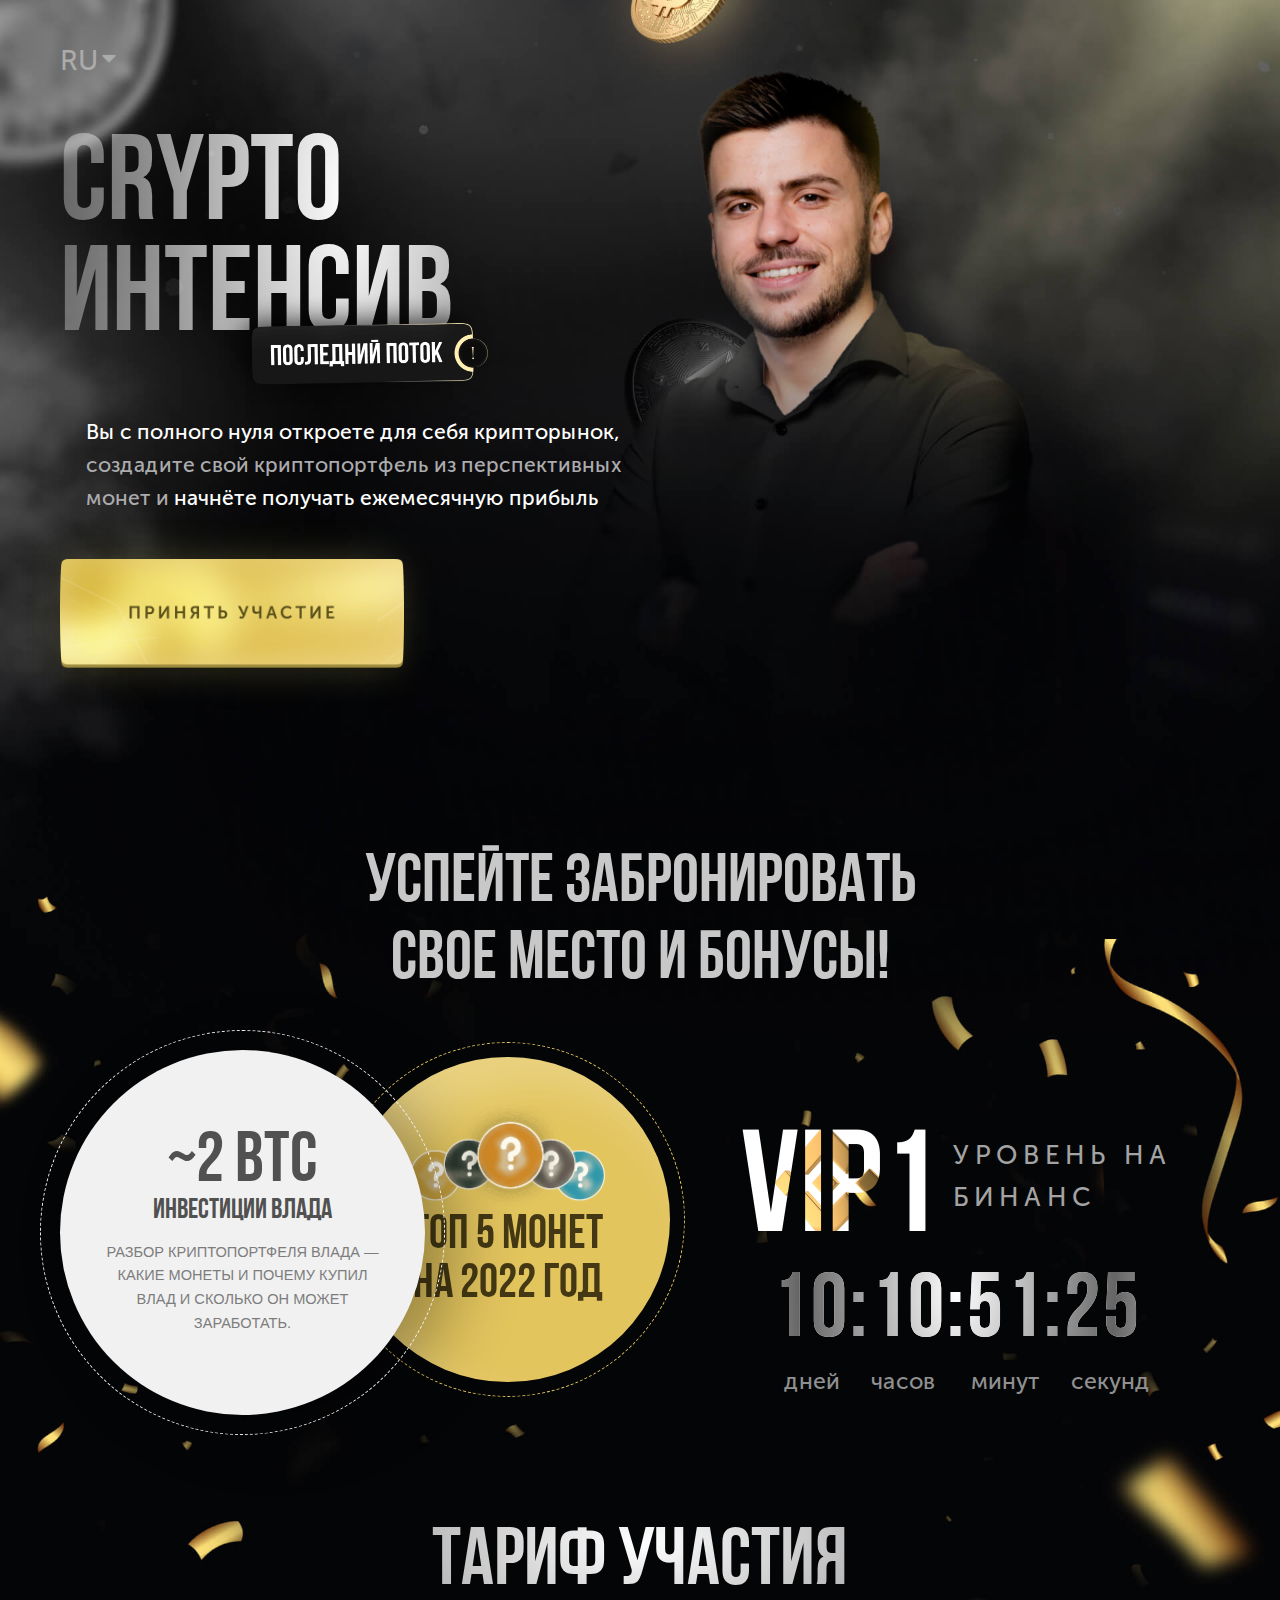
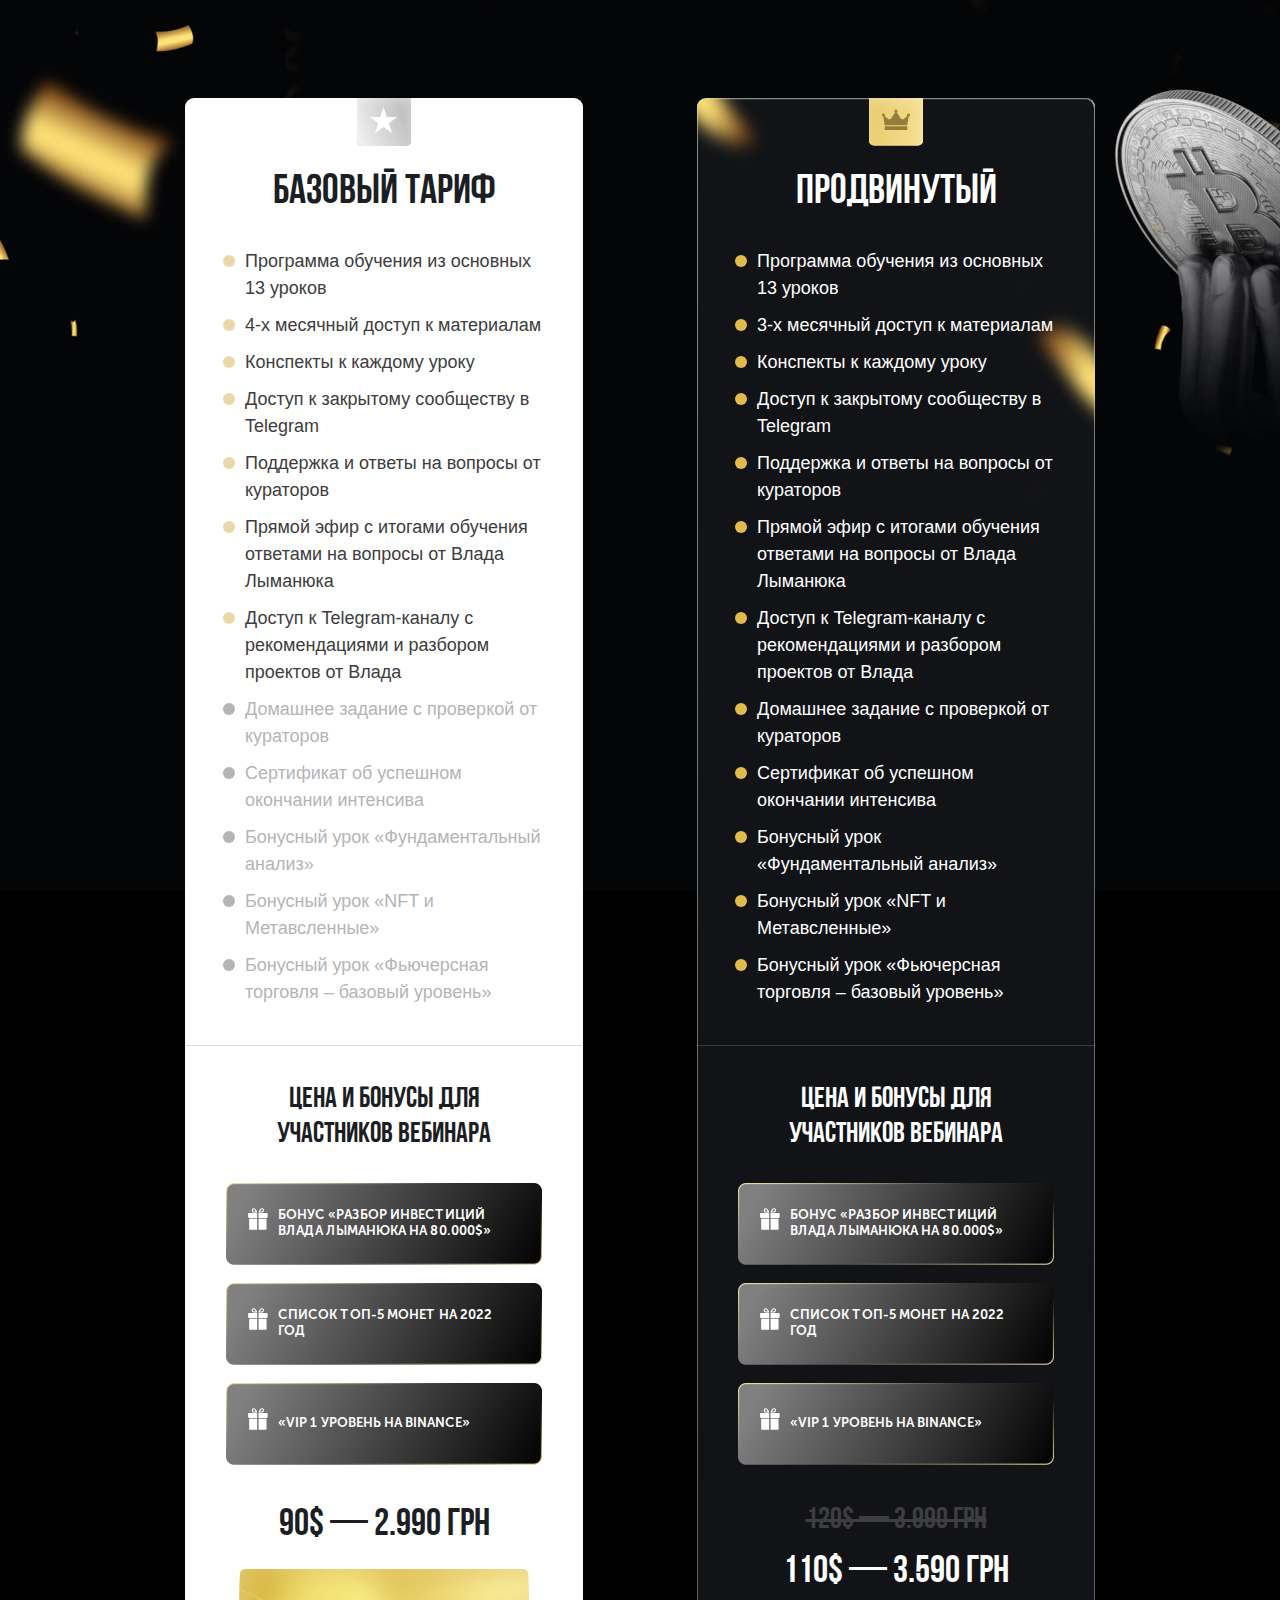
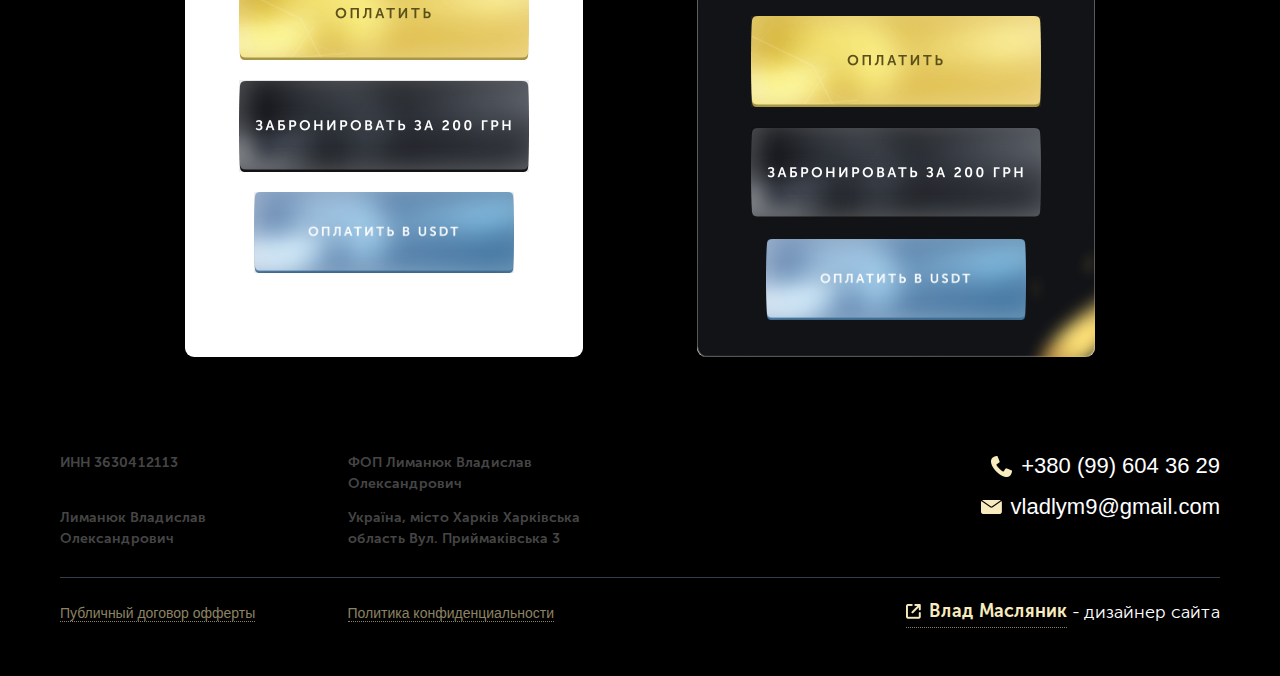
==== commit 1dc4f126: "new button payment" ====
--- a/index.html
+++ b/index.html
@@ -156,10 +156,10 @@
 							</div>
 							<div class="tarrifs-block__card-price">90$ — 2.990 грн</div>
 							<div class="tarrifs-block__card-wrapper">
-								<a href="javascript:;" class="btn btn--buy js-popup lang-tarrif-button-buy"><img src="images/button/participation.png" alt=""></a>
-								<a href="javascript:;" class="btn btn--booking js-popup lang-basic-button-booking"><img src="images/btn-booking.png" alt=""></a>
-							</div>
-							<div class="tarrifs-block__card-descriptions"><span class="lang-tarrif-basic-description">Если у вас остались вопросы по оплате или вы хотите оплатить в USDT</span> <a href="#" class="lang-tarrif-basic-contact">– пишите сюда</a></div>
+								<a href="javascript:;" class="btn btn--buy js-popup-basic lang-tarrif-button-buy" data-popup="application"><img src="images/button/participation.png" alt=""></a>
+								<a href="javascript:;" class="btn btn--booking js-popup-booking lang-basic-button-booking" data-popup="application"><img src="images/btn-booking.png" alt=""></a>
+							</div>
+							<a href="https://t.me/helpcrypto0100" class="btn btn--payment lang-btn-payment-1"><img src="images/btn-payment.png" alt="Оплатить в USDT"></a>
 						</div>
 
 						<div class="tariffs-block__card-block pro">
@@ -167,7 +167,7 @@
 							<div class="tariffs-block__card-list">
 								<ul>
 									<li class="lang-tarrif-pro-option-1">Программа обучения из основных 13 уроков</li>
-									<li class="lang-tarrif-pro-option-2">3-х месячный доступ к материалам</li>
+									<li class="lang-tarrif-pro-option-2">4-х месячный доступ к материалам</li>
 									<li class="lang-tarrif-pro-option-3">Конспекты к каждому уроку</li>
 									<li class="lang-tarrif-pro-option-4">Доступ к закрытому сообществу в Telegram</li>
 									<li class="lang-tarrif-pro-option-5">Поддержка и ответы на вопросы от кураторов</li>
@@ -198,10 +198,10 @@
 							<div class="tarrifs-block__card-old-price">120$ — 3.990 грн</div>
 							<div class="tarrifs-block__card-price">110$ — 3.590 грн</div>
 							<div class="tarrifs-block__card-wrapper">
-								<a href="javascript:;" class="btn btn--buy js-popup lang-tarrif-pro-button-buy"><img src="images/button/participation.png" alt=""></a>
-								<a href="javascript:;" class="btn btn--booking js-popup lang-pro-button-booking"><img src="images/btn-booking.png" alt=""></a>
-							</div>
-							<div class="tarrifs-block__card-descriptions"><span class="lang-tarrif-pro-description">Если у вас остались вопросы по оплате или вы хотите оплатить в USDT</span> <a href="#" class="lang-tarrif-pro-contact">– пишите сюда</a></div>
+								<a href="javascript:;" class="btn btn--buy js-popup-pro lang-tarrif-pro-button-buy"><img src="images/button/participation.png" alt=""></a>
+								<a href="javascript:;" class="btn btn--booking js-popup-booking lang-pro-button-booking"><img src="images/btn-booking.png" alt=""></a>
+							</div>
+							<a href="https://t.me/helpcrypto0100" class="btn btn--payment lang-btn-payment-2"><img src="images/btn-payment.png" alt="Оплатить в USDT"></a>
 						</div>
 
 					</div>
@@ -209,7 +209,7 @@
 			</div>
 		</div>
 
-  	<div class="popup-frame target-frame">
+  	<div class="popup-frame popup-frame-basic target-frame">
       <form action="#" method="post" class="popup popup-application target-box submit-form" data-popup="application">
         <img src="images/icon/close.png" class="popup-close" alt="">
         <h2 class="popup-title lang-popup-title">Заполните данные чтобы перейти к оплате</h2>
@@ -227,7 +227,7 @@
             <div class="lang-popup-input-phone"><input type="text" name="phone" placeholder="Ваш номер телефона" required></div>
           </div>
           <label class="popup-application-sub button">
-            <div class="lang-popup-button"><img src="images/button/popup.png" alt=""></div>
+            <a href="https://secure.wayforpay.com/payment/baza2990" class="lang-popup-button"><img src="images/button/popup.png" alt=""></a>
             <input type="submit">
           </label>
           <div class="popup-check popup-check_active js-checkbox">
@@ -254,7 +254,100 @@
         </div>
       </form>
     </div>
-    </main>
+
+  	<div class="popup-frame popup-frame-pro target-frame">
+      <form action="#" method="post" class="popup popup-application target-box submit-form" data-popup="application">
+        <img src="images/icon/close.png" class="popup-close" alt="">
+        <h2 class="popup-title lang-popup-title-2">Заполните данные чтобы перейти к оплате</h2>
+        <div class="popup-group">
+          <div class="popup-input">
+            <div class="popup-input__icon">
+              <img src="images/icon/user.svg" alt="">
+            </div>
+            <div class="lang-popup-input-name-2"><input type="text" name="name" placeholder="Ваше имя" required></div>
+          </div>
+          <div class="popup-input">
+            <div class="popup-input__icon">
+              <img src="images/icon/phone.svg" alt="">
+            </div>
+            <div class="lang-popup-input-phone-2"><input type="text" name="phone" placeholder="Ваш номер телефона" required></div>
+          </div>
+          <label class="popup-application-sub button">
+            <a href="https://secure.wayforpay.com/payment/pro3590" class="lang-popup-button-2"><img src="images/button/popup.png" alt=""></a>
+            <input type="submit">
+          </label>
+          <div class="popup-check popup-check_active js-checkbox">
+            <div class="popup-check__icon">
+              <img src="images/check.svg" alt="">
+              <input type="checkbox" checked name="check-1" required>
+            </div>
+            <span><span class="lang-popup-terms-title-3">Я принимаю условия</span> <a href="offer.html" target="_blank"><span class="lang-popup-terms-title-4">публичной оферты</span></a></span>
+          </div>
+          <div class="popup-check popup-check_active js-checkbox">
+            <div class="popup-check__icon">
+              <img src="images/check.svg" alt="">
+              <input type="checkbox" checked name="check-2" required>
+            </div>
+            <span><span class="lang-popup-personal-title-3">Я даю согласие на обработку моих персональных данных в соответсвии с</span> <a href="politics.html" target="_blank"><span class="lang-popup-personal-title-4">политикой конфиденциальности</span></a></span>
+          </div>
+          <div class="popup-check popup-check_active js-checkbox">
+            <div class="popup-check__icon">
+              <img src="images/check.svg" alt="">
+              <input type="checkbox" checked name="check-3" required>
+            </div>
+            <span><span class="lang-popup-agree-title-3">Я даю согласие на</span> <a href="offer.html" target="_blank"><span class="lang-popup-agree-title-4">получение рассылок с бесплатными, бонусными, акционными и рекламными материалами</span></a></span>
+          </div>
+        </div>
+      </form>
+    </div>
+
+  	<div class="popup-frame popup-frame-booking target-frame">
+      <form action="#" method="post" class="popup popup-application target-box submit-form" data-popup="application">
+        <img src="images/icon/close.png" class="popup-close" alt="">
+        <h2 class="popup-title lang-popup-title-3">Заполните данные чтобы перейти к оплате</h2>
+        <div class="popup-group">
+          <div class="popup-input">
+            <div class="popup-input__icon">
+              <img src="images/icon/user.svg" alt="">
+            </div>
+            <div class="lang-popup-input-name-3"><input type="text" name="name" placeholder="Ваше имя" required></div>
+          </div>
+          <div class="popup-input">
+            <div class="popup-input__icon">
+              <img src="images/icon/phone.svg" alt="">
+            </div>
+            <div class="lang-popup-input-phone-3"><input type="text" name="phone" placeholder="Ваш номер телефона" required></div>
+          </div>
+          <label class="popup-application-sub button">
+            <a href="https://secure.wayforpay.com/payment/bronbaza200" class="lang-popup-button-3"><img src="images/button/popup.png" alt=""></a>
+            <input type="submit">
+          </label>
+          <div class="popup-check popup-check_active js-checkbox">
+            <div class="popup-check__icon">
+              <img src="images/check.svg" alt="">
+              <input type="checkbox" checked name="check-1" required>
+            </div>
+            <span><span class="lang-popup-terms-title-5">Я принимаю условия</span> <a href="offer.html" target="_blank"><span class="lang-popup-terms-title-6">публичной оферты</span></a></span>
+          </div>
+          <div class="popup-check popup-check_active js-checkbox">
+            <div class="popup-check__icon">
+              <img src="images/check.svg" alt="">
+              <input type="checkbox" checked name="check-2" required>
+            </div>
+            <span><span class="lang-popup-personal-title-5">Я даю согласие на обработку моих персональных данных в соответсвии с</span> <a href="politics.html" target="_blank"><span class="lang-popup-personal-title-6">политикой конфиденциальности</span></a></span>
+          </div>
+          <div class="popup-check popup-check_active js-checkbox">
+            <div class="popup-check__icon">
+              <img src="images/check.svg" alt="">
+              <input type="checkbox" checked name="check-3" required>
+            </div>
+            <span><span class="lang-popup-agree-title-5">Я даю согласие на</span> <a href="offer.html" target="_blank"><span class="lang-popup-agree-title-6">получение рассылок с бесплатными, бонусными, акционными и рекламными материалами</span></a></span>
+          </div>
+        </div>
+      </form>
+    </div>
+
+  </main>
 	<footer class="footer">
 		<div class="section-frame">	
 			<div class="footer-content">
@@ -313,7 +406,7 @@
 				</div>
 				<div class="designer">
 					<p>
-						<a href="https://www.behance.net/maslyanik" target="_blank"><img src="images/icon/link.png" alt="">  Влад Масляник </a>
+						<a href="https://www.behance.net/maslyanik" target="_blank"><img src="images/icon/link.png" alt="">Влад Масляник </a>
 						- дизайнер сайта
 					</p>
 				</div>
--- a/style/main.css
+++ b/style/main.css
@@ -973,6 +973,10 @@
   width: 100%;
 }
 
+.lang-popup-input-name-2, .lang-popup-input-phone-2, .lang-popup-input-name-3, .lang-popup-input-phone-3, .lang-popup-input-name-4, .lang-popup-input-name-5, .lang-popup-input-name-6 {
+  width: 100%;
+}
+
 .tariffs-block {
   position: relative;
   display: block;
@@ -1238,6 +1242,19 @@
 }
 
 .btn--buy img {
+  display: block;
+  width: 100%;
+  height: auto;
+}
+
+.btn--payment {
+  display: block;
+  width: 100%;
+  max-width: 260px;
+  margin: 0 auto;
+}
+
+.btn--payment img {
   display: block;
   width: 100%;
   height: auto;
@@ -1382,7 +1399,7 @@
   .tarrifs-block__card-price {
     font-size: 30px;
   }
-  .btn--buy {
+  .btn--buy, .btn--payment {
     max-width: 234px;
   }
   .tarrifs-block__card-wrapper .btn--booking {
@@ -3710,7 +3727,7 @@
   .policy-btn input {
     display: none; }
 
-.popup-frame {
+.popup-frame, .popup-frame-basic, .popup-frame-pro, .popup-frame-booking {
   width: 100%;
   height: 100vh;
   padding: 20px;
@@ -3734,7 +3751,7 @@
   top: 0;
   z-index: 80; }
 @media only screen and (max-width: 1440px) and (min-width: 1200px) {
- .popup-frame {
+ .popup-frame, .popup-frame-basic, .popup-frame-pro, .popup-frame-booking {
      height: 100%;
  }}
 .popup-default {
@@ -4196,7 +4213,7 @@
 .yellow-circle p {
   display: block;
   text-align: center;
-  font-family: 'Museo Sans', sans-serif;
+  font-family: 'MuseoSans', sans-serif;
   font-size: 12px;
   font-weight: 300;
   line-height: 1.6;
